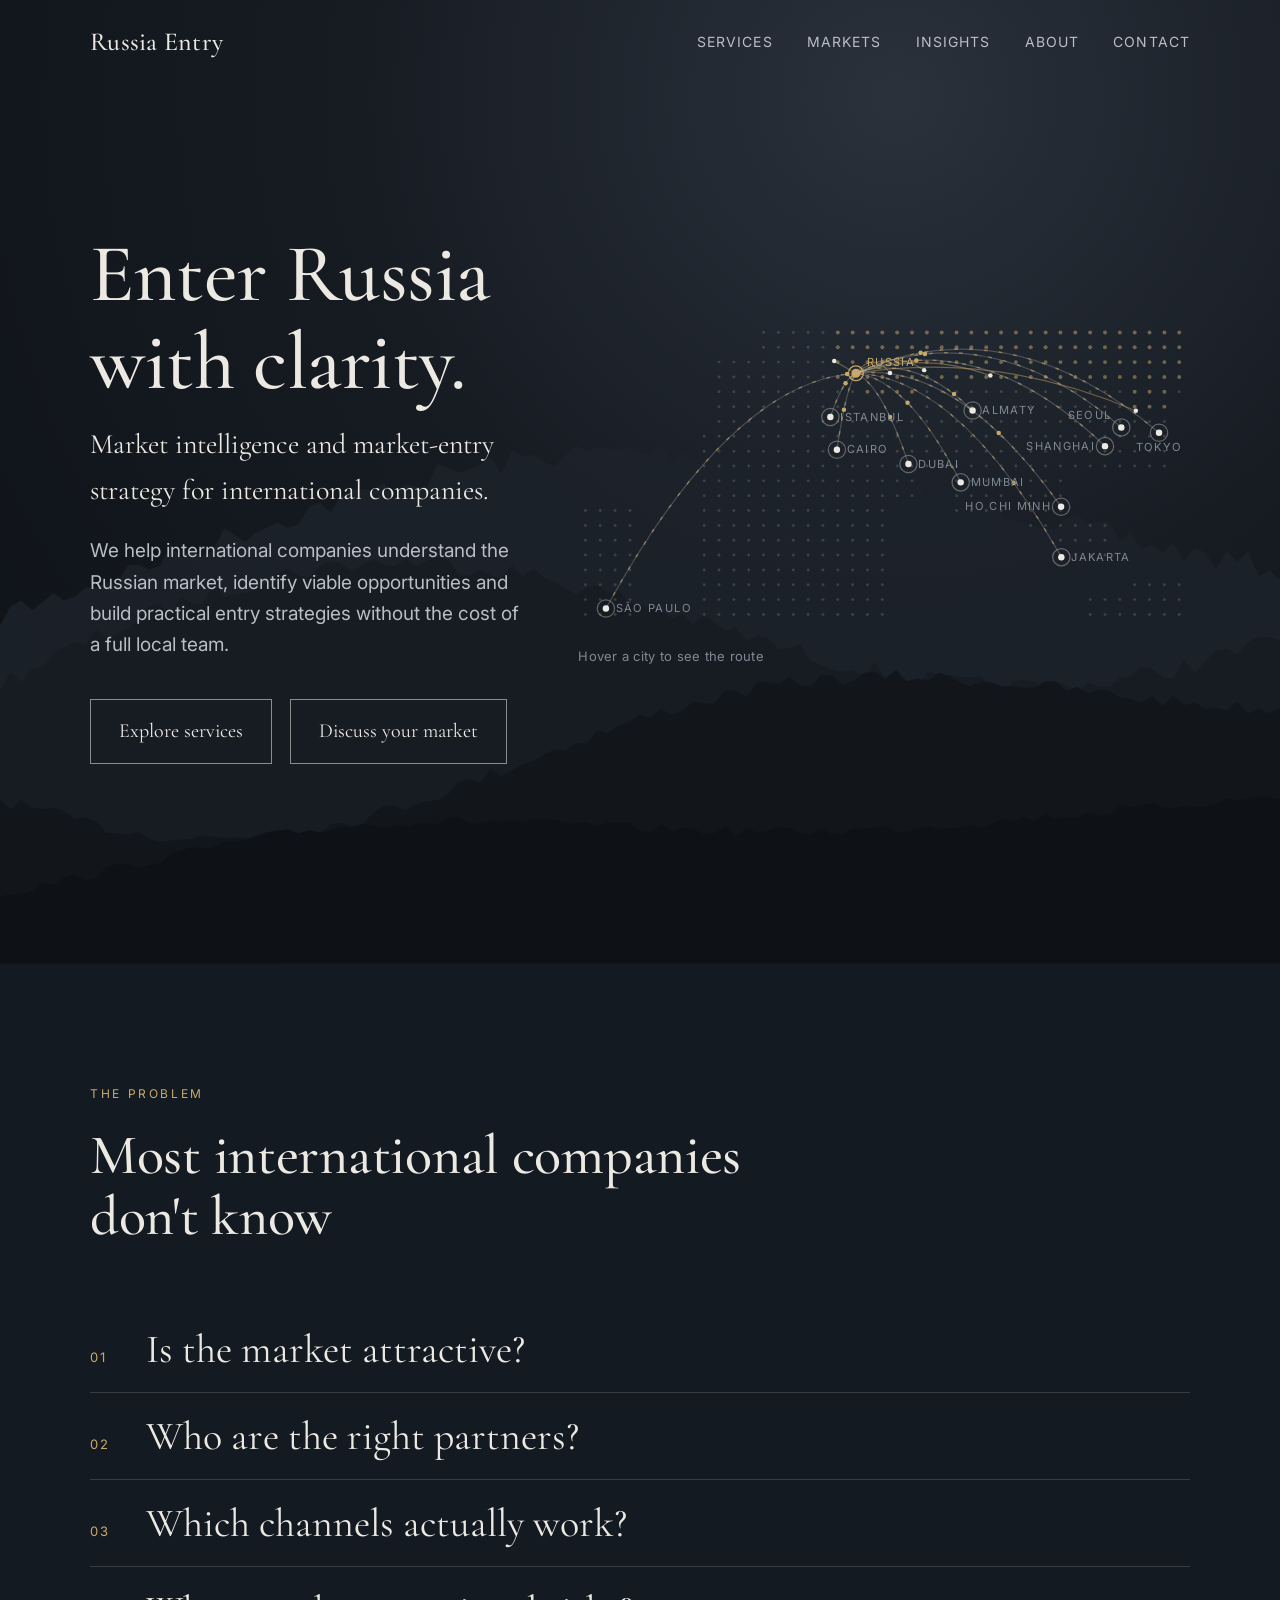
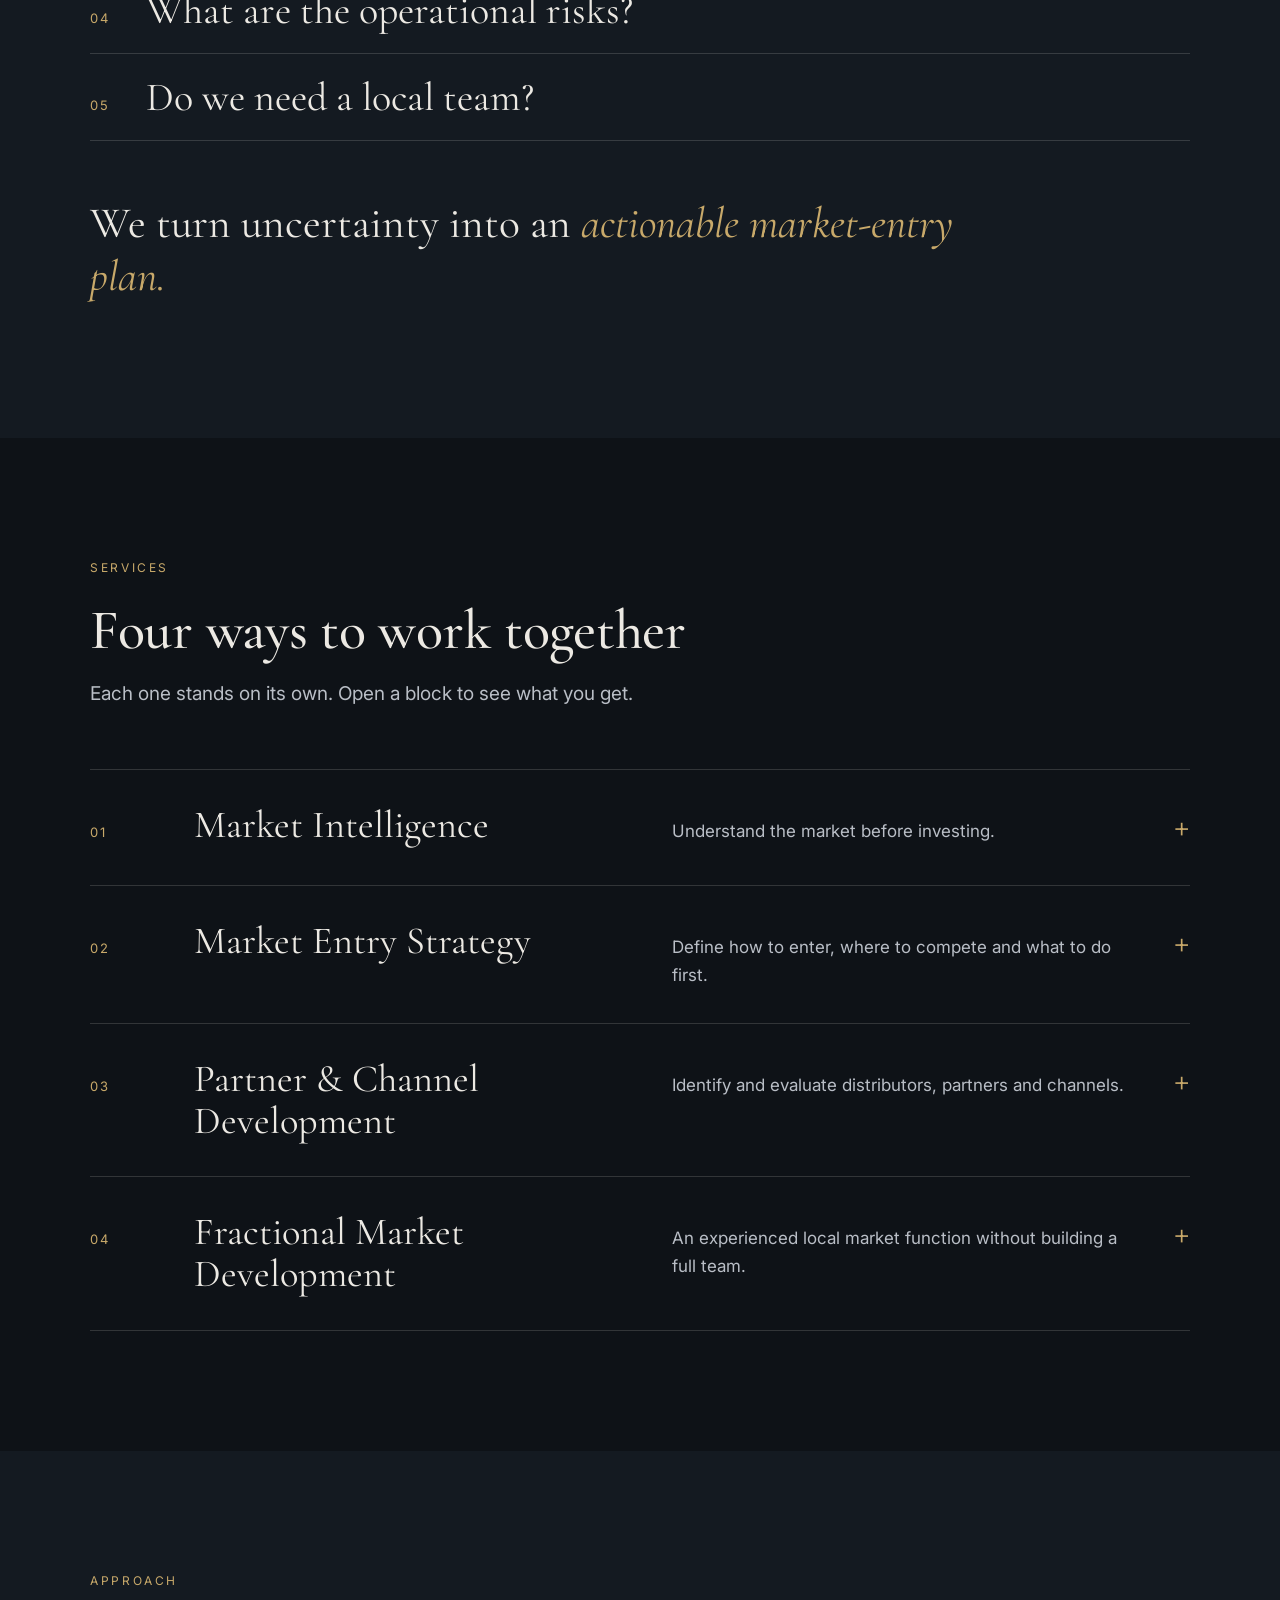
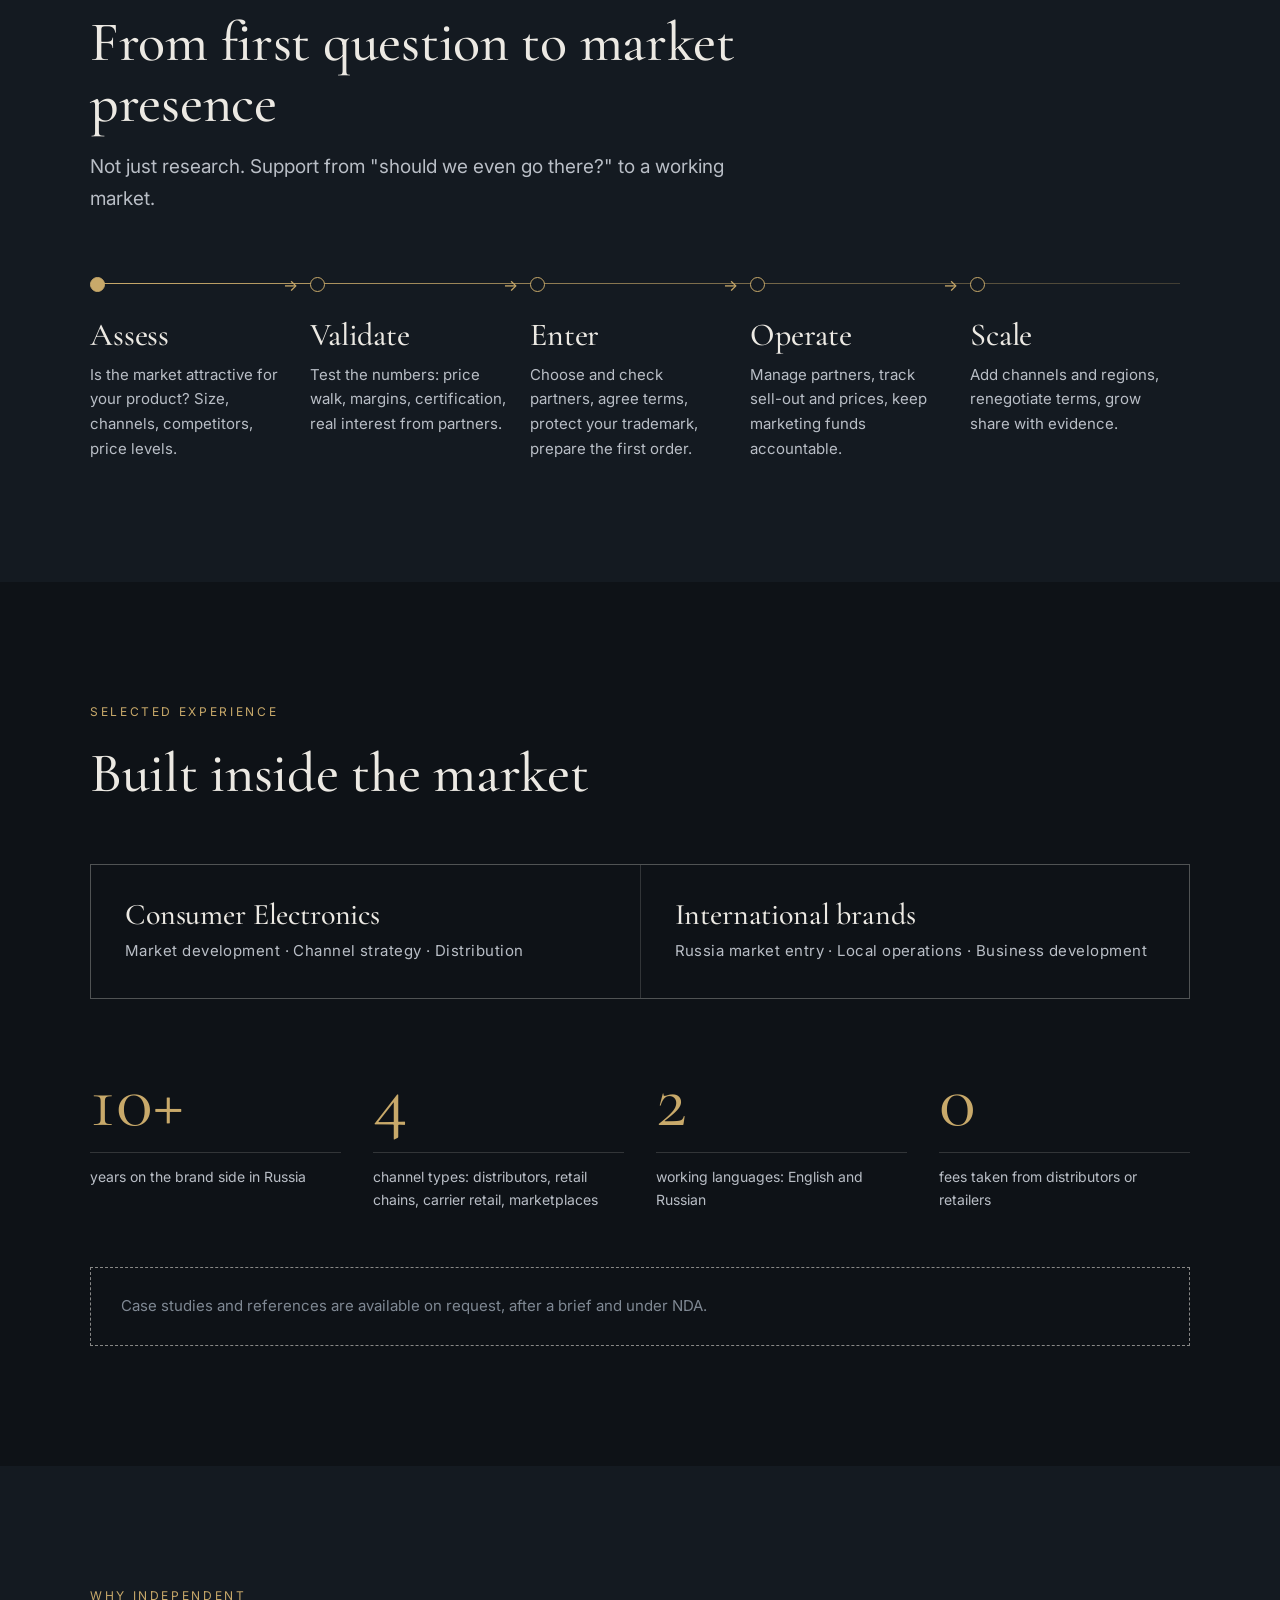
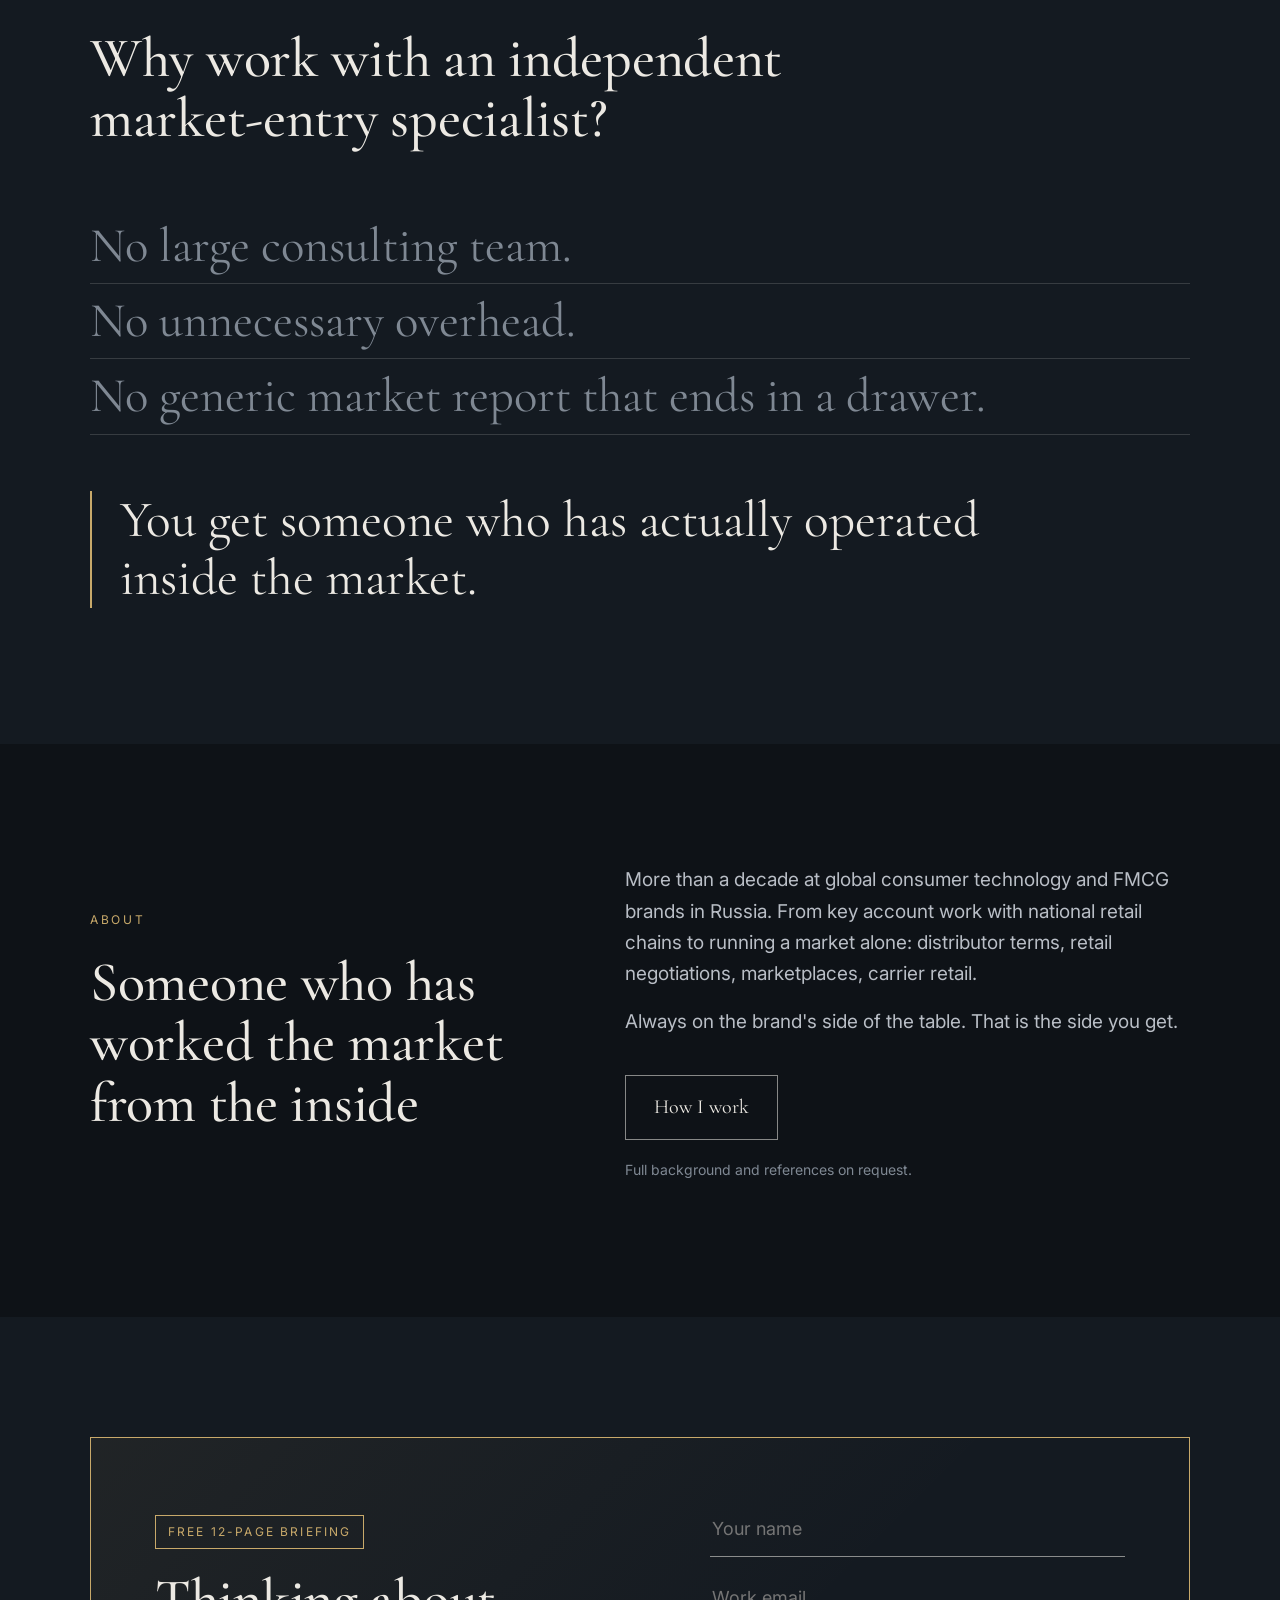
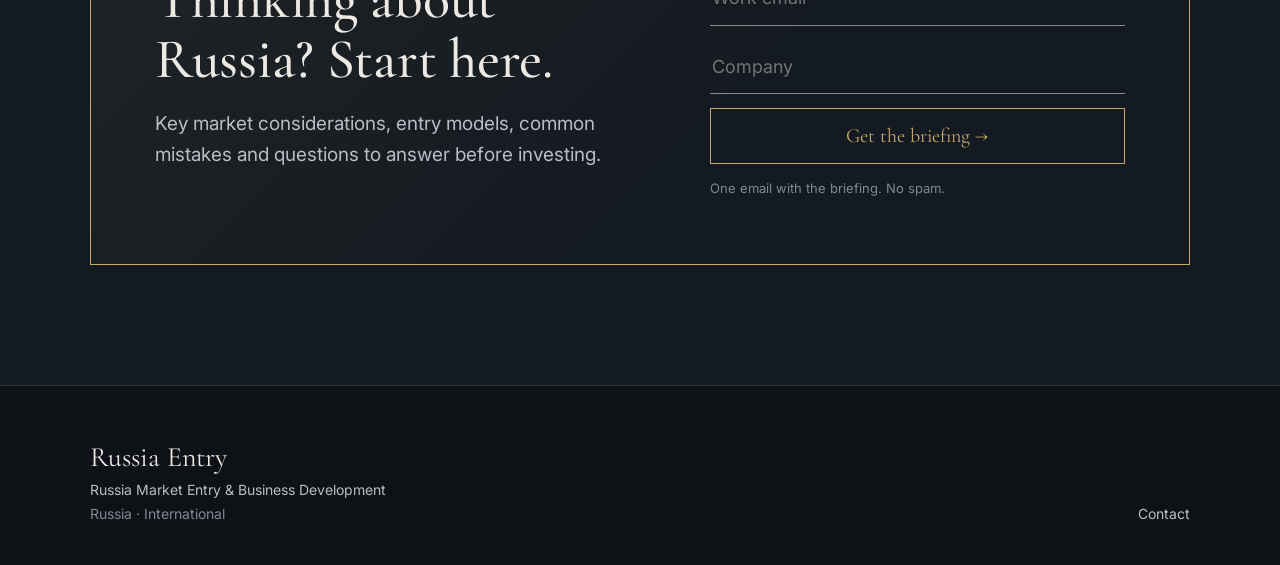
==== index.html @ d299e021 "Remove sanctions and lawful-trade wording Co-Authored-By: Claude Opus 5.5 <noreply@anthropic.com>" ====
<!doctype html>
<html lang="en">
<head>
<meta charset="utf-8">
<meta name="viewport" content="width=device-width, initial-scale=1">
<title>Russia Entry · Market intelligence and market-entry strategy</title>
<meta name="description" content="Market intelligence and market-entry strategy for international companies. Understand the Russian market, find viable opportunities and build a practical entry plan without the cost of a full local team.">
<link rel="preconnect" href="https://fonts.googleapis.com">
<link rel="preconnect" href="https://fonts.gstatic.com" crossorigin>
<link href="https://fonts.googleapis.com/css2?family=Cormorant+Garamond:ital,wght@0,400;0,500;0,600;1,400;1,500&family=Inter:wght@400;500&display=swap" rel="stylesheet">
<link rel="stylesheet" href="assets/style.css">
</head>
<body>

<header class="site-header">
  <div class="wrap">
    <a class="logo" href="index.html">Russia Entry</a>
    <button class="nav-toggle" aria-expanded="false" aria-controls="nav">Menu</button>
    <nav class="nav" id="nav">
      <a href="services.html">Services</a>
      <a href="markets.html">Markets</a>
      <a href="insights.html">Insights</a>
      <a href="about.html">About</a>
      <a href="contact.html">Contact</a>
    </nav>
  </div>
</header>

<main>

<section class="hero">
  <svg class="ridges" aria-hidden="true"></svg>
  <div class="wrap">
    <div>
      <h1>Enter Russia with clarity.</h1>
      <p class="sub">Market intelligence and market-entry strategy for international companies.</p>
      <p class="lead">We help international companies understand the Russian market, identify viable opportunities and build practical entry strategies without the cost of a full local team.</p>
      <div class="btn-row">
        <a class="btn" href="#services">Explore services</a>
        <a class="btn" href="contact.html">Discuss your market</a>
      </div>
    </div>
    <div>
      <svg class="netmap" role="img" aria-label="Trade routes from Istanbul, Seoul, Shanghai, Tokyo, Mumbai, Dubai, Ho Chi Minh City, Jakarta, Cairo, Almaty and São Paulo to Russia"></svg>
      <div class="map-caption">Hover a city to see the route</div>
    </div>
  </div>
</section>

<section class="b2">
  <div class="wrap">
    <div class="head">
      <span class="kicker">The problem</span>
      <h2>Most international companies don't know</h2>
    </div>
    <ol class="questions">
      <li>Is the market attractive?</li>
      <li>Who are the right partners?</li>
      <li>Which channels actually work?</li>
      <li>What are the operational risks?</li>
      <li>Do we need a local team?</li>
    </ol>
    <p class="answer">We turn uncertainty into an <em>actionable market-entry plan.</em></p>
  </div>
</section>

<section id="services">
  <div class="wrap">
    <div class="head">
      <span class="kicker">Services</span>
      <h2>Four ways to work together</h2>
      <p class="lead">Each one stands on its own. Open a block to see what you get.</p>
    </div>
    <div class="products">
      <div class="product">
        <button aria-expanded="false"><span class="num">01</span><span class="name">Market Intelligence</span><span class="tag">Understand the market before investing.</span><span class="plus">+</span></button>
        <div class="body"><div><div class="inner">
          <ul>
            <li>Market size, structure and main channels for your category</li>
            <li>Who sells what, where, and at which shelf prices</li>
            <li>Whether your product is already in Russia through grey imports</li>
            <li>A clear recommendation: go deeper, wait, or skip</li>
          </ul>
          <a class="more" href="services.html#intelligence">Details and pricing →</a>
        </div></div></div>
      </div>
      <div class="product">
        <button aria-expanded="false"><span class="num">02</span><span class="name">Market Entry Strategy</span><span class="tag">Define how to enter, where to compete and what to do first.</span><span class="plus">+</span></button>
        <div class="body"><div><div class="inner">
          <ul>
            <li>The right entry model: distributor, retail chains, marketplaces or a mix</li>
            <li>Price walk from factory price to shelf, with every margin in between</li>
            <li>Certification, labelling and trademark steps for your category</li>
            <li>Key risks and a 90-day action plan</li>
          </ul>
          <a class="more" href="services.html#strategy">Details and pricing →</a>
        </div></div></div>
      </div>
      <div class="product">
        <button aria-expanded="false"><span class="num">03</span><span class="name">Partner &amp; Channel Development</span><span class="tag">Identify and evaluate distributors, partners and channels.</span><span class="plus">+</span></button>
        <div class="body"><div><div class="inner">
          <ul>
            <li>Long list of partners who actually work your category</li>
            <li>Outreach and first conversations in Russian on your behalf</li>
            <li>Background checks: ownership, courts, finances, brands they carry</li>
            <li>Side-by-side comparison of terms, support until first agreement</li>
          </ul>
          <a class="more" href="services.html#partners">Details and pricing →</a>
        </div></div></div>
      </div>
      <div class="product">
        <button aria-expanded="false"><span class="num">04</span><span class="name">Fractional Market Development</span><span class="tag">An experienced local market function without building a full team.</span><span class="plus">+</span></button>
        <div class="body"><div><div class="inner">
          <ul>
            <li>Ongoing partner management and follow-up in Russian</li>
            <li>Monthly sell-in, sell-out and stock reporting for your HQ</li>
            <li>Price monitoring across marketplaces and retail chains</li>
            <li>Support in annual terms negotiations</li>
          </ul>
          <a class="more" href="services.html#fractional">Details and pricing →</a>
        </div></div></div>
      </div>
    </div>
  </div>
</section>

<section class="b2">
  <div class="wrap">
    <div class="head">
      <span class="kicker">Approach</span>
      <h2>From first question to market presence</h2>
      <p class="lead">Not just research. Support from "should we even go there?" to a working market.</p>
    </div>
    <div class="journey">
      <div class="stage"><span class="arrow">→</span><h3>Assess</h3><p>Is the market attractive for your product? Size, channels, competitors, price levels.</p></div>
      <div class="stage"><span class="arrow">→</span><h3>Validate</h3><p>Test the numbers: price walk, margins, certification, real interest from partners.</p></div>
      <div class="stage"><span class="arrow">→</span><h3>Enter</h3><p>Choose and check partners, agree terms, protect your trademark, prepare the first order.</p></div>
      <div class="stage"><span class="arrow">→</span><h3>Operate</h3><p>Manage partners, track sell-out and prices, keep marketing funds accountable.</p></div>
      <div class="stage"><h3>Scale</h3><p>Add channels and regions, renegotiate terms, grow share with evidence.</p></div>
    </div>
  </div>
</section>

<section>
  <div class="wrap">
    <div class="head">
      <span class="kicker">Selected experience</span>
      <h2>Built inside the market</h2>
    </div>
    <div class="areas">
      <div class="area"><h3>Consumer Electronics</h3><p>Market development · Channel strategy · Distribution</p></div>
      <div class="area"><h3>International brands</h3><p>Russia market entry · Local operations · Business development</p></div>
    </div>
    <div class="stats">
      <div class="stat"><div class="big">10+</div><div class="lbl">years on the brand side in Russia</div></div>
      <div class="stat"><div class="big">4</div><div class="lbl">channel types: distributors, retail chains, carrier retail, marketplaces</div></div>
      <div class="stat"><div class="big">2</div><div class="lbl">working languages: English and Russian</div></div>
      <div class="stat"><div class="big">0</div><div class="lbl">fees taken from distributors or retailers</div></div>
    </div>
    <div class="cases-note">Case studies and references are available on request, after a brief and under NDA.</div>
  </div>
</section>

<section class="b2">
  <div class="wrap">
    <div class="head">
      <span class="kicker">Why independent</span>
      <h2>Why work with an independent market-entry specialist?</h2>
    </div>
    <ul class="nos">
      <li>No large consulting team.</li>
      <li>No unnecessary overhead.</li>
      <li>No generic market report that ends in a drawer.</li>
    </ul>
    <p class="yes">You get someone who has actually operated inside the market.</p>
  </div>
</section>

<section>
  <div class="wrap about">
    <div>
      <span class="kicker">About</span>
      <h2>Someone who has worked the market from the inside</h2>
    </div>
    <div>
      <p class="lead">More than a decade at global consumer technology and FMCG brands in Russia. From key account work with national retail chains to running a market alone: distributor terms, retail negotiations, marketplaces, carrier retail.</p>
      <p class="lead">Always on the brand's side of the table. That is the side you get.</p>
      <div class="btn-row"><a class="btn" href="about.html">How I work</a></div>
      <p class="muted" style="margin-top:18px;font-size:14px">Full background and references on request.</p>
    </div>
  </div>
</section>

<section class="b2">
  <div class="wrap">
    <div class="briefing">
      <div>
        <span class="pill">Free 12-page briefing</span>
        <h2>Thinking about Russia? Start here.</h2>
        <p class="lead">Key market considerations, entry models, common mistakes and questions to answer before investing.</p>
      </div>
      <div>
        <form class="inline-form" data-endpoint="https://formspree.io/f/YOUR_FORM_ID" data-done="#briefing-done">
          <input type="text" name="name" placeholder="Your name" aria-label="Your name">
          <input type="email" name="email" placeholder="Work email" aria-label="Work email" required>
          <input type="text" name="company" placeholder="Company" aria-label="Company">
          <button class="btn btn-gold" type="submit">Get the briefing →</button>
          <small>One email with the briefing. No spam.</small>
        </form>
        <div class="form-done" id="briefing-done"><h3>Thank you.</h3><p class="lead">The briefing is on its way to your inbox.</p></div>
      </div>
    </div>
  </div>
</section>

</main>

<footer class="site-footer">
  <div class="wrap">
    <div>
      <div class="fname">Russia Entry</div>
      <div class="frole">Russia Market Entry &amp; Business Development</div>
      <div>Russia · International</div>
    </div>
    <div><a href="contact.html">Contact</a></div>
  </div>
</footer>

<script src="assets/site.js"></script>
</body>
</html>
---- assets/style.css ----
:root {
  --bg: #0e1217;
  --bg-2: #141a21;
  --bg-3: #1b222b;
  --ink: #ece9e3;
  --ink-soft: #b9bec6;
  --muted: #7f8893;
  --line: rgba(236, 233, 227, 0.16);
  --line-strong: rgba(236, 233, 227, 0.55);
  --gold: #c8a96a;
  --gold-soft: rgba(200, 169, 106, 0.14);
  --paper: #efebe4;
  --paper-ink: #1b1f25;
  --max: 1180px;
  --serif: "Cormorant Garamond", Georgia, "Times New Roman", serif;
  --sans: "Inter", system-ui, -apple-system, "Segoe UI", Roboto, sans-serif;
}

* { box-sizing: border-box; }
html { scroll-behavior: smooth; }
body {
  margin: 0; background: var(--bg); color: var(--ink);
  font-family: var(--sans); font-size: 17px; line-height: 1.65;
  -webkit-font-smoothing: antialiased;
}
a { color: inherit; }
img { max-width: 100%; display: block; }
.wrap { max-width: var(--max); margin: 0 auto; padding: 0 40px; }
@media (max-width: 700px) { .wrap { padding: 0 16px; } }

h1, h2, h3 { font-family: var(--serif); font-weight: 500; line-height: 1.08; letter-spacing: -0.005em; margin: 0 0 18px; }
h1 { font-size: clamp(46px, 6.4vw, 84px); }
h2 { font-size: clamp(36px, 4.4vw, 56px); }
h3 { font-size: 28px; }
p { margin: 0 0 16px; }
.lead { font-size: 19px; color: var(--ink-soft); max-width: 640px; }
.kicker { display: block; font-size: 12px; letter-spacing: .22em; text-transform: uppercase; color: var(--gold); margin-bottom: 22px; }
.muted { color: var(--muted); }
.ph { color: var(--gold); font-style: italic; }

/* ---------- header ---------- */
.site-header { position: absolute; top: 0; left: 0; right: 0; z-index: 20; }
.site-header.solid { position: sticky; background: rgba(14, 18, 23, .92); backdrop-filter: blur(8px); border-bottom: 1px solid var(--line); }
.site-header .wrap { display: flex; align-items: center; justify-content: space-between; height: 84px; }
.logo { font-family: var(--serif); font-size: 26px; font-weight: 500; text-decoration: none; letter-spacing: .01em; white-space: nowrap; }
.nav { display: flex; gap: 34px; align-items: center; }
.nav a { text-decoration: none; font-size: 14px; letter-spacing: .08em; text-transform: uppercase; color: var(--ink-soft); }
.nav a:hover, .nav a[aria-current="page"] { color: var(--ink); }
.nav a[aria-current="page"] { box-shadow: inset 0 -1px 0 var(--gold); }
.nav-toggle { display: none; background: none; border: 1px solid var(--line-strong); color: var(--ink); padding: 8px 14px; font: inherit; font-size: 14px; cursor: pointer; }
@media (max-width: 900px) {
  .nav-toggle { display: block; }
  .nav { display: none; position: absolute; top: 84px; left: 0; right: 0; flex-direction: column; align-items: stretch; gap: 0; background: var(--bg-2); padding: 8px 16px 16px; border-bottom: 1px solid var(--line); }
  .nav.open { display: flex; }
  .nav a { padding: 14px 0; border-bottom: 1px solid var(--line); }
}

/* ---------- buttons ---------- */
.btn {
  display: inline-flex; align-items: center; gap: 10px; padding: 15px 28px;
  border: 1px solid var(--line-strong); color: var(--ink); background: transparent;
  font-family: var(--serif); font-size: 20px; text-decoration: none; cursor: pointer;
  transition: background .2s, color .2s, border-color .2s;
}
.btn:hover { background: var(--ink); color: var(--bg); border-color: var(--ink); }
.btn-gold { border-color: var(--gold); color: var(--gold); }
.btn-gold:hover { background: var(--gold); color: var(--bg); border-color: var(--gold); }
.btn-row { display: flex; flex-wrap: wrap; gap: 18px; margin-top: 38px; }

/* ---------- hero ---------- */
.hero { position: relative; min-height: 100vh; display: flex; align-items: center; overflow: hidden;
  background: radial-gradient(ellipse at 70% 10%, #2a313b 0%, #161b22 45%, var(--bg) 100%); }
.hero .ridges { position: absolute; left: 0; right: 0; bottom: 0; width: 100%; height: 62%; pointer-events: none; }
.hero .wrap { position: relative; z-index: 2; display: grid; grid-template-columns: 0.9fr 1.25fr; gap: 48px; align-items: center; padding-top: 110px; padding-bottom: 80px; width: 100%; }
.hero h1 { margin-bottom: 14px; }
.hero .sub { font-family: var(--serif); font-size: clamp(22px, 2.2vw, 28px); color: var(--ink); margin-bottom: 22px; }
@media (max-width: 980px) { .hero .wrap { grid-template-columns: 1fr; } }

/* network map */
.netmap { width: 100%; height: auto; overflow: visible; }
.netmap .grid-dot { fill: rgba(236, 233, 227, .16); }
.netmap .ru-dot { fill: rgba(200, 169, 106, .5); }
.netmap .arc { fill: none; stroke: rgba(236, 233, 227, .22); stroke-width: 1; transition: stroke .25s, stroke-width .25s; }
.netmap .arc.flow { stroke: var(--gold); stroke-width: 1.2; stroke-dasharray: 3 9; animation: flow 2.6s linear infinite; opacity: .55; }
.netmap .arc.hot { stroke: var(--gold); stroke-width: 1.6; opacity: 1; }
.netmap .ru-link { stroke: rgba(200, 169, 106, .45); stroke-width: 1; fill: none; }
.netmap .node { cursor: pointer; }
.netmap .node circle.core { fill: var(--ink); }
.netmap .node circle.halo { fill: none; stroke: rgba(236, 233, 227, .35); }
.netmap .node.hub circle.core { fill: var(--gold); }
.netmap .node.hub circle.halo { stroke: var(--gold); animation: pulse 3s ease-out infinite; transform-box: fill-box; transform-origin: center; }
.netmap .node text { font-family: var(--sans); font-size: 9px; letter-spacing: .12em; text-transform: uppercase; fill: var(--muted); transition: fill .2s; }
.netmap .node:hover text, .netmap .node.hot text { fill: var(--ink); }
.netmap .node:hover circle.core, .netmap .node.hot circle.core { fill: var(--gold); }
.netmap .pkt { fill: var(--gold); }
.map-caption { font-size: 13px; color: var(--muted); margin-top: 10px; min-height: 22px; letter-spacing: .02em; }
.map-caption b { color: var(--ink); font-weight: 500; }
@keyframes flow { to { stroke-dashoffset: -24; } }
@keyframes pulse { 0% { transform: scale(1); opacity: .9; } 100% { transform: scale(2.6); opacity: 0; } }
@media (prefers-reduced-motion: reduce) { .netmap .arc.flow, .netmap .node.hub circle.halo { animation: none; } }

/* ---------- sections ---------- */
section { padding: 120px 0; position: relative; }
section.b2 { background: var(--bg-2); }
section.paper { background: var(--paper); color: var(--paper-ink); }
section.paper .lead, section.paper p { color: #474d57; }
section.paper .kicker { color: #8b6d33; }
.rule { border: 0; border-top: 1px solid var(--line); margin: 0; }
@media (max-width: 700px) { section { padding: 80px 0; } }
.head { max-width: 760px; margin-bottom: 60px; }

/* ---------- problem ---------- */
.questions { list-style: none; margin: 0; padding: 0; counter-reset: q; }
.questions li { counter-increment: q; font-family: var(--serif); font-size: clamp(26px, 3.2vw, 40px); line-height: 1.25; padding: 18px 0; border-bottom: 1px solid var(--line); display: flex; gap: 28px; align-items: baseline; }
.questions li::before { content: "0" counter(q); font-family: var(--sans); font-size: 13px; letter-spacing: .15em; color: var(--gold); min-width: 28px; }
.answer { margin-top: 56px; font-family: var(--serif); font-size: clamp(28px, 3.4vw, 44px); line-height: 1.2; max-width: 900px; }
.answer em { color: var(--gold); font-style: italic; }

/* ---------- products ---------- */
.products { border-top: 1px solid var(--line); }
.product { border-bottom: 1px solid var(--line); }
.product button {
  width: 100%; background: none; border: 0; color: inherit; text-align: left; cursor: pointer;
  display: grid; grid-template-columns: 80px 1fr 1fr 40px; gap: 24px; align-items: baseline; padding: 34px 0; font: inherit;
}
.product .num { font-size: 13px; letter-spacing: .15em; color: var(--gold); }
.product .name { font-family: var(--serif); font-size: clamp(28px, 3vw, 40px); line-height: 1.1; }
.product .tag { color: var(--ink-soft); font-size: 17px; }
.product .plus { justify-self: end; font-size: 28px; font-weight: 300; color: var(--gold); transition: transform .3s; }
.product.open .plus { transform: rotate(45deg); }
.product .body { display: grid; grid-template-rows: 0fr; transition: grid-template-rows .35s ease; }
.product.open .body { grid-template-rows: 1fr; }
.product .body > div { overflow: hidden; }
.product .inner { display: grid; grid-template-columns: 80px 1fr 1fr 40px; gap: 24px; padding-bottom: 36px; }
.product .inner ul { grid-column: 3; margin: 0; padding: 0; list-style: none; }
.product .inner li { padding: 7px 0 7px 22px; position: relative; color: var(--ink-soft); font-size: 16px; }
.product .inner li::before { content: ""; position: absolute; left: 0; top: 17px; width: 10px; height: 1px; background: var(--gold); }
.product .inner .more { grid-column: 3; margin-top: 12px; font-size: 14px; letter-spacing: .08em; text-transform: uppercase; color: var(--gold); text-decoration: none; }
.product button:hover .name { color: var(--gold); }
@media (max-width: 800px) {
  .product button { grid-template-columns: 44px 1fr 30px; }
  .product .tag { grid-column: 2; grid-row: 2; }
  .product .plus { grid-column: 3; grid-row: 1; }
  .product .inner { grid-template-columns: 44px 1fr; }
  .product .inner ul, .product .inner .more { grid-column: 2; }
}

/* ---------- journey ---------- */
.journey { display: grid; grid-template-columns: repeat(5, 1fr); gap: 0; position: relative; margin-top: 20px; }
.journey::before { content: ""; position: absolute; top: 9px; left: 10px; right: 10px; height: 1px; background: linear-gradient(90deg, var(--gold), rgba(200,169,106,.25)); }
.stage { position: relative; padding: 44px 22px 0 0; }
.stage::before { content: ""; position: absolute; top: 3px; left: 0; width: 13px; height: 13px; border-radius: 50%; background: var(--bg-2); border: 1px solid var(--gold); }
.stage:first-child::before { background: var(--gold); }
.stage .arrow { position: absolute; top: -2px; right: 12px; color: var(--gold); font-size: 16px; }
.stage h3 { font-size: 32px; margin-bottom: 10px; }
.stage p { font-size: 15px; color: var(--ink-soft); margin: 0; }
@media (max-width: 900px) {
  .journey { grid-template-columns: 1fr; }
  .journey::before { top: 10px; bottom: 10px; left: 6px; right: auto; width: 1px; height: auto; background: linear-gradient(180deg, var(--gold), rgba(200,169,106,.25)); }
  .stage { padding: 0 0 36px 40px; }
  .stage .arrow { display: none; }
}

/* ---------- experience ---------- */
.areas { display: grid; grid-template-columns: 1fr 1fr; gap: 1px; background: var(--line); border: 1px solid var(--line); margin-bottom: 64px; }
.area { background: var(--bg); padding: 34px; }
.area h3 { font-size: 30px; margin-bottom: 8px; }
.area p { color: var(--ink-soft); margin: 0; font-size: 15px; letter-spacing: .03em; }
.stats { display: grid; grid-template-columns: repeat(4, 1fr); gap: 32px; }
.stat .big { font-family: var(--serif); font-size: clamp(54px, 6vw, 84px); line-height: 1; color: var(--gold); }
.stat .lbl { font-size: 14px; color: var(--ink-soft); margin-top: 12px; border-top: 1px solid var(--line); padding-top: 12px; }
.cases-note { margin-top: 56px; padding: 26px 30px; border: 1px dashed var(--line-strong); color: var(--muted); font-size: 15px; }
@media (max-width: 800px) { .areas { grid-template-columns: 1fr; } .stats { grid-template-columns: 1fr 1fr; } }

/* ---------- independent ---------- */
.nos { list-style: none; margin: 0 0 56px; padding: 0; }
.nos li { font-family: var(--serif); font-size: clamp(30px, 3.8vw, 50px); line-height: 1.2; color: var(--muted); padding: 8px 0; border-bottom: 1px solid var(--line); }
.yes { font-family: var(--serif); font-size: clamp(32px, 4vw, 54px); line-height: 1.15; max-width: 900px; color: var(--ink); border-left: 2px solid var(--gold); padding-left: 28px; }

/* ---------- about ---------- */
.about { display: grid; grid-template-columns: 0.9fr 1.1fr; gap: 72px; align-items: center; }
.portrait { aspect-ratio: 4 / 5; background: linear-gradient(160deg, #262d37, #151a20); border: 1px solid var(--line); display: grid; place-items: center; text-align: center; color: var(--muted); font-size: 14px; letter-spacing: .06em; padding: 30px; }
.portrait span { display: block; font-family: var(--serif); font-size: 26px; color: var(--ink-soft); letter-spacing: 0; margin-bottom: 10px; }
@media (max-width: 900px) { .about { grid-template-columns: 1fr; gap: 36px; } }

/* ---------- briefing ---------- */
.briefing { border: 1px solid var(--gold); padding: 64px; display: grid; grid-template-columns: 1.2fr 1fr; gap: 56px; align-items: center; background: linear-gradient(135deg, rgba(200,169,106,.07), transparent 60%); }
.briefing .pill { display: inline-block; font-size: 12px; letter-spacing: .18em; text-transform: uppercase; border: 1px solid var(--gold); color: var(--gold); padding: 6px 12px; margin-bottom: 20px; }
.inline-form { display: flex; flex-direction: column; gap: 14px; }
.inline-form input { background: transparent; border: 0; border-bottom: 1px solid var(--line-strong); color: var(--ink); font: inherit; font-size: 18px; padding: 12px 2px; }
.inline-form input:focus { outline: none; border-bottom-color: var(--gold); }
.inline-form .btn { justify-content: center; }
.inline-form small { color: var(--muted); font-size: 13px; }
@media (max-width: 900px) { .briefing { grid-template-columns: 1fr; padding: 36px 24px; gap: 28px; } }

/* ---------- inner pages ---------- */
.page-hero { padding: 90px 0 70px; border-bottom: 1px solid var(--line); background: radial-gradient(ellipse at 80% 0%, #232a33 0%, var(--bg) 70%); }
.page-hero h1 { font-size: clamp(42px, 5.4vw, 72px); max-width: 900px; }
.svc { display: grid; grid-template-columns: 340px 1fr; gap: 64px; padding: 72px 0; border-bottom: 1px solid var(--line); scroll-margin-top: 100px; }
.svc .num { font-size: 13px; letter-spacing: .15em; color: var(--gold); }
.svc h2 { font-size: clamp(34px, 3.6vw, 46px); margin-top: 10px; }
.svc .price { font-family: var(--serif); font-size: 30px; color: var(--gold); margin: 18px 0 2px; }
.svc .time { color: var(--muted); font-size: 14px; margin-bottom: 26px; }
.svc .for { font-family: var(--serif); font-size: 26px; line-height: 1.3; margin-bottom: 20px; }
.svc h4 { font-size: 12px; letter-spacing: .2em; text-transform: uppercase; color: var(--muted); margin: 30px 0 10px; font-weight: 500; }
.list { list-style: none; margin: 0; padding: 0; }
.list li { padding: 11px 0 11px 26px; position: relative; border-bottom: 1px solid var(--line); color: var(--ink-soft); }
.list li::before { content: ""; position: absolute; left: 0; top: 23px; width: 12px; height: 1px; background: var(--gold); }
@media (max-width: 900px) { .svc { grid-template-columns: 1fr; gap: 10px; padding: 52px 0; } }

.cards { display: grid; grid-template-columns: repeat(2, 1fr); gap: 1px; background: var(--line); border: 1px solid var(--line); }
.cards.c3 { grid-template-columns: repeat(3, 1fr); }
.cards > * { background: var(--bg); padding: 36px; scroll-margin-top: 100px; }
.cards h3 { font-size: 30px; }
.cards p { color: var(--ink-soft); font-size: 16px; }
.cards ul { color: var(--ink-soft); font-size: 15px; padding-left: 18px; margin: 12px 0 0; }
.cards .tag { font-size: 12px; letter-spacing: .2em; text-transform: uppercase; color: var(--gold); display: block; margin-bottom: 14px; }
.cards .soon { font-size: 13px; letter-spacing: .12em; text-transform: uppercase; color: var(--muted); }
@media (max-width: 900px) { .cards, .cards.c3 { grid-template-columns: 1fr; } }

.chips { display: flex; flex-wrap: wrap; gap: 10px; margin: 30px 0 0; padding: 0; list-style: none; }
.chips a { display: inline-block; padding: 8px 16px; border: 1px solid var(--line); text-decoration: none; font-size: 14px; color: var(--ink-soft); }
.chips a:hover { border-color: var(--gold); color: var(--gold); }

details { border-bottom: 1px solid var(--line); padding: 22px 0; }
details summary { cursor: pointer; font-family: var(--serif); font-size: 24px; list-style: none; position: relative; padding-right: 36px; }
details summary::-webkit-details-marker { display: none; }
details summary::after { content: "+"; position: absolute; right: 0; top: -2px; font-size: 28px; color: var(--gold); font-weight: 300; }
details[open] summary::after { content: "−"; }
details p { margin: 12px 0 0; color: var(--ink-soft); }

/* ---------- form ---------- */
.form { display: grid; gap: 30px; }
.field label, .field legend { display: block; font-size: 12px; letter-spacing: .18em; text-transform: uppercase; color: var(--muted); margin-bottom: 10px; padding: 0; }
.field input[type="text"], .field input[type="email"], .field input[type="url"], .field textarea {
  width: 100%; background: transparent; border: 0; border-bottom: 1px solid var(--line-strong); color: var(--ink);
  font: inherit; font-size: 18px; padding: 10px 2px;
}
.field input:focus, .field textarea:focus { outline: none; border-bottom-color: var(--gold); }
.field textarea { min-height: 110px; resize: vertical; }
fieldset.field { border: 0; margin: 0; padding: 0; min-width: 0; }
.options { display: flex; flex-wrap: wrap; gap: 10px; }
.options label { margin: 0; text-transform: none; letter-spacing: 0; font-size: 15px; }
.options input { position: absolute; opacity: 0; pointer-events: none; }
.options span { display: inline-block; padding: 9px 16px; border: 1px solid var(--line); color: var(--ink-soft); cursor: pointer; user-select: none; }
.options input:checked + span { border-color: var(--gold); color: var(--bg); background: var(--gold); }
.options input:focus-visible + span { outline: 1px solid var(--gold); outline-offset: 3px; }
.row2 { display: grid; grid-template-columns: 1fr 1fr; gap: 30px; }
@media (max-width: 700px) { .row2 { grid-template-columns: 1fr; } }
.form-done { display: none; }
.form-done.show { display: block; }

/* ---------- footer ---------- */
.site-footer { border-top: 1px solid var(--line); padding: 56px 0 40px; font-size: 14px; color: var(--muted); }
.site-footer .wrap { display: flex; flex-wrap: wrap; justify-content: space-between; gap: 28px; align-items: flex-end; }
.site-footer .fname { font-family: var(--serif); font-size: 28px; color: var(--ink); line-height: 1.1; }
.site-footer .frole { color: var(--ink-soft); margin-top: 6px; }
.site-footer a { color: var(--ink-soft); text-decoration: none; }
.site-footer a:hover { color: var(--gold); }
.site-footer .legal { flex-basis: 100%; border-top: 1px solid var(--line); padding-top: 20px; font-size: 12px; }
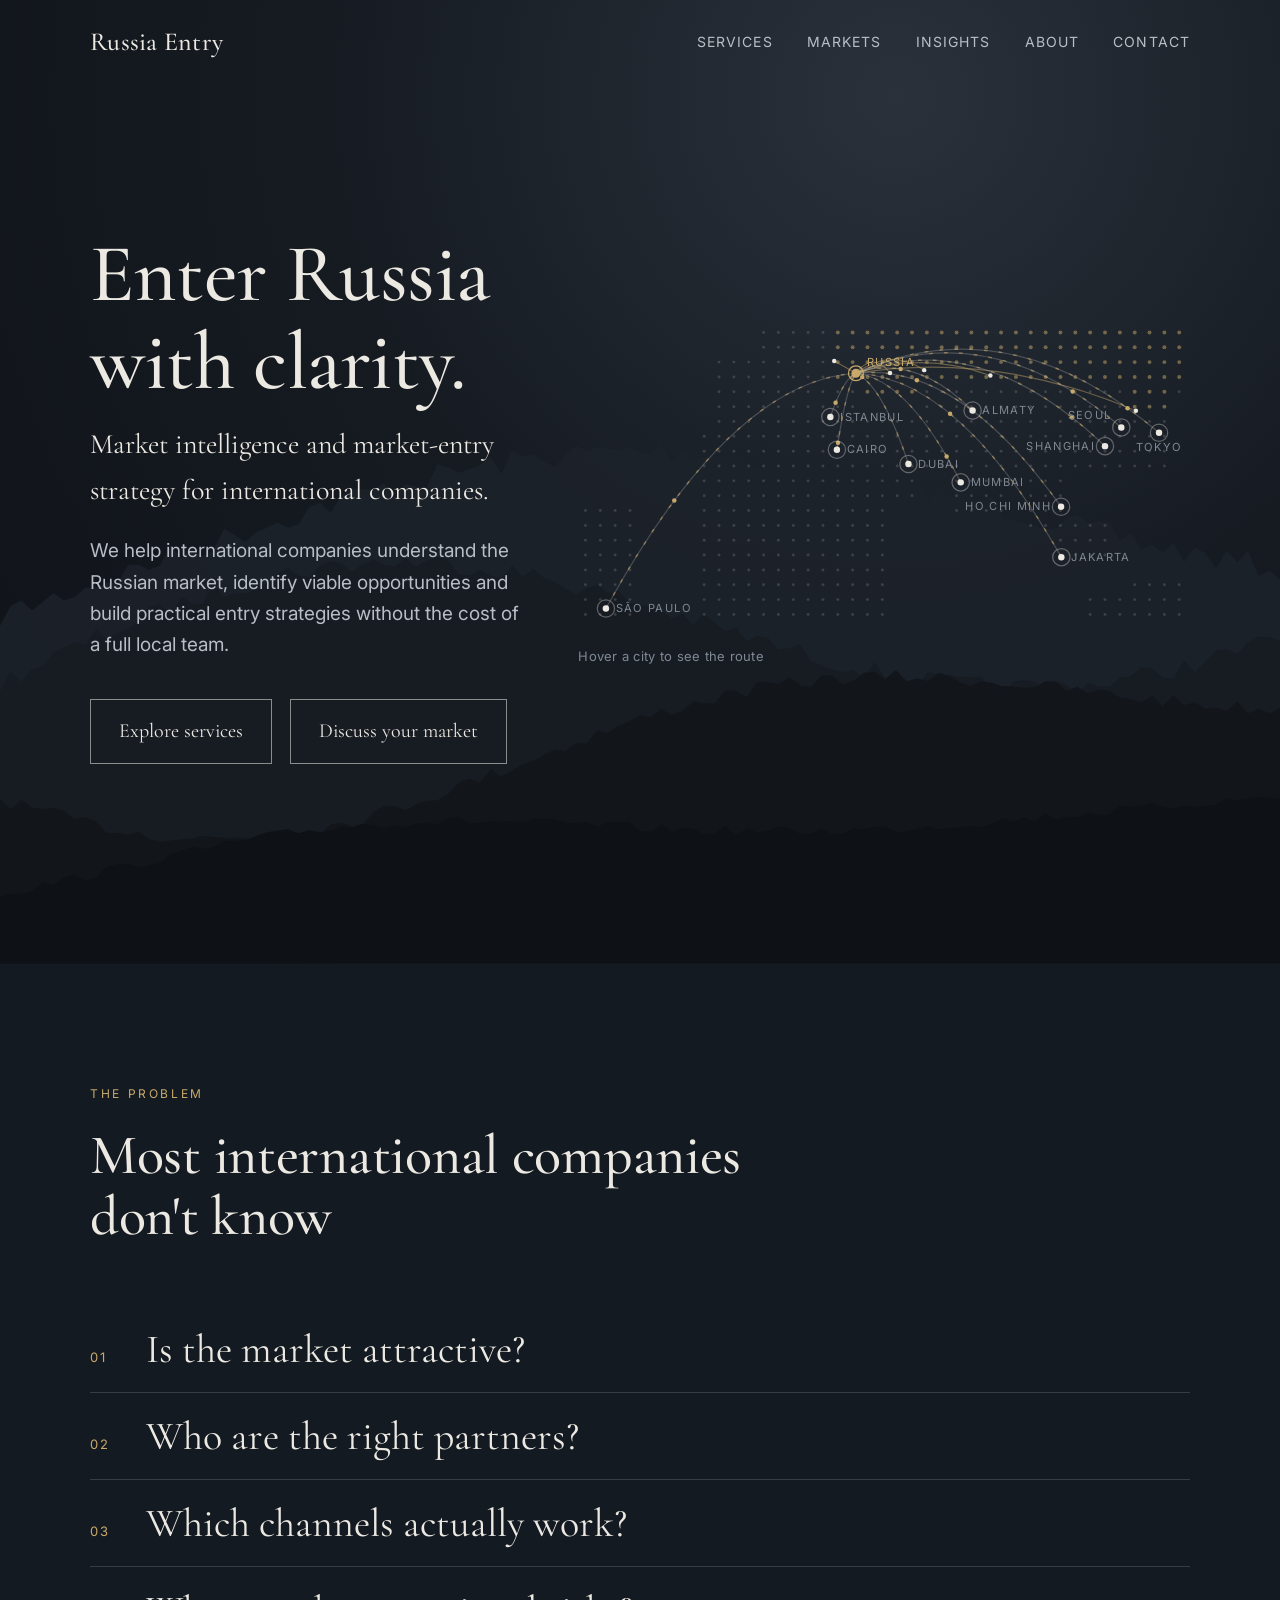
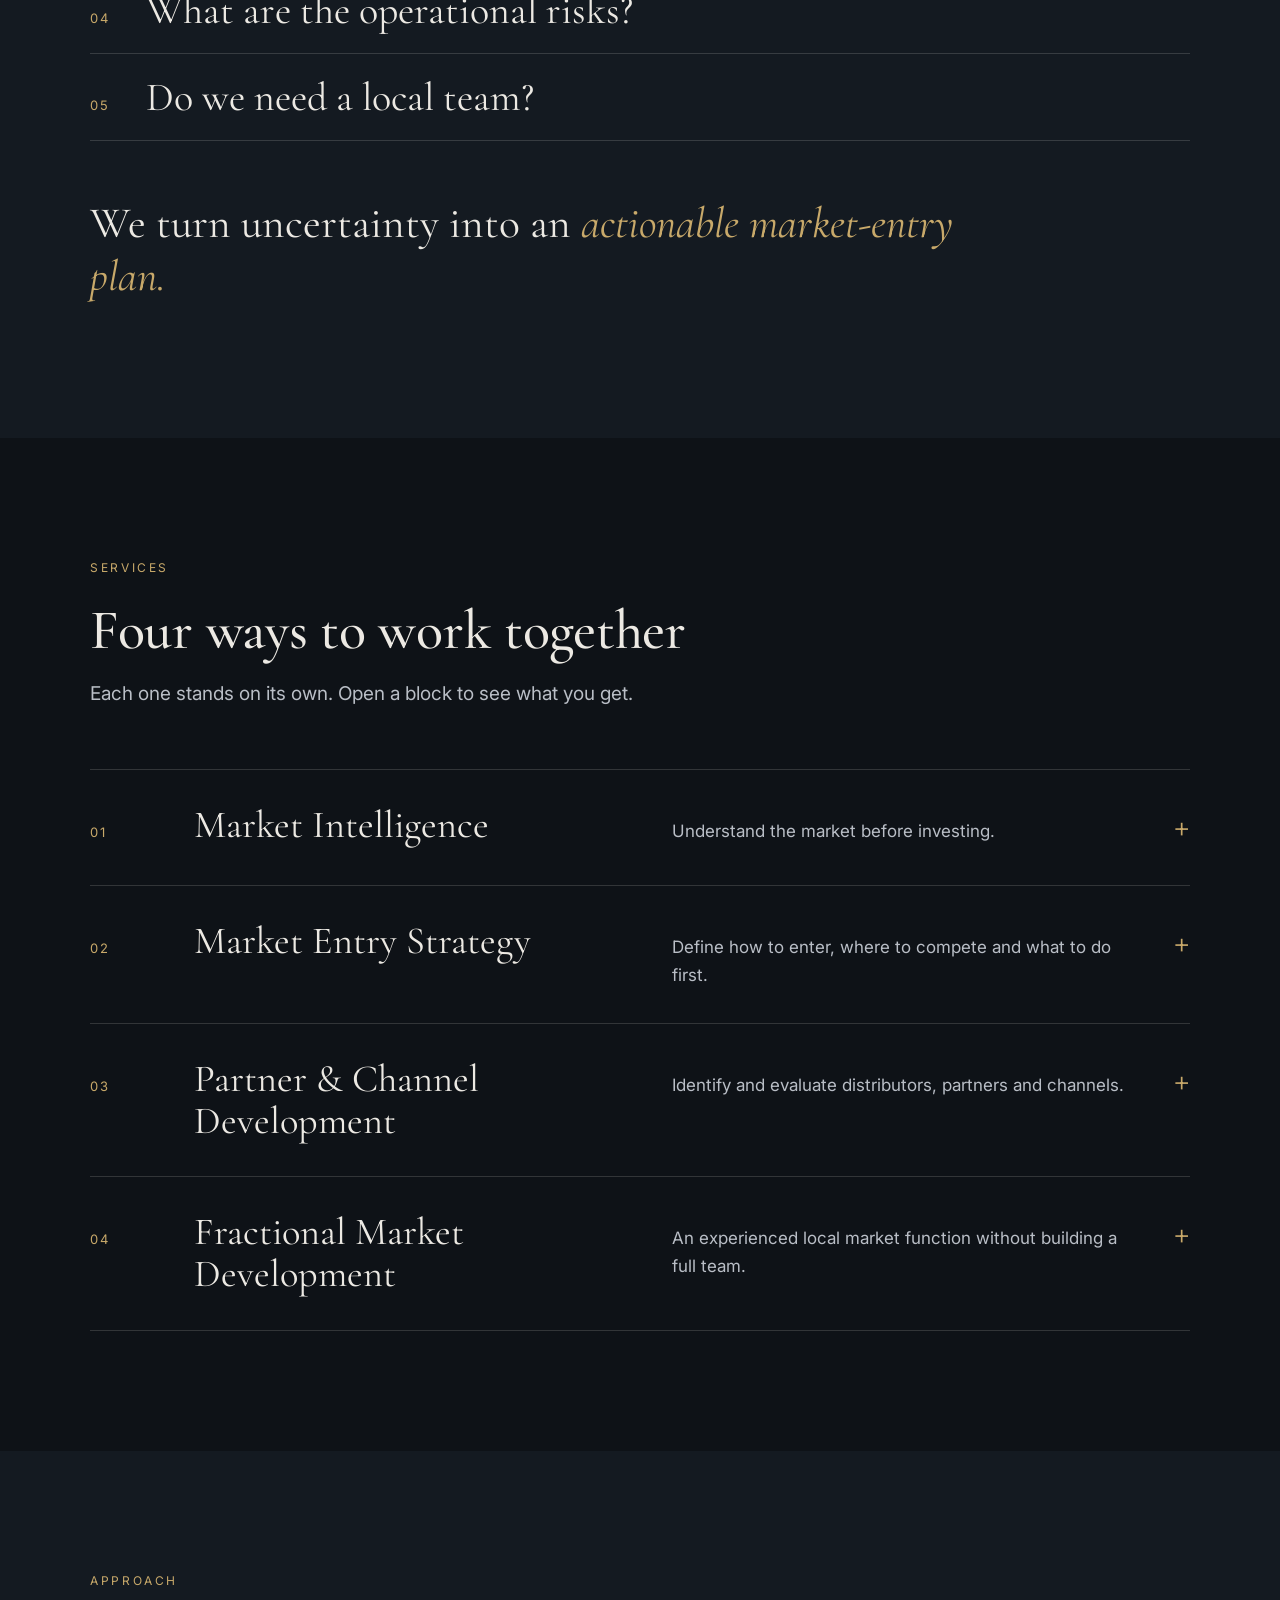
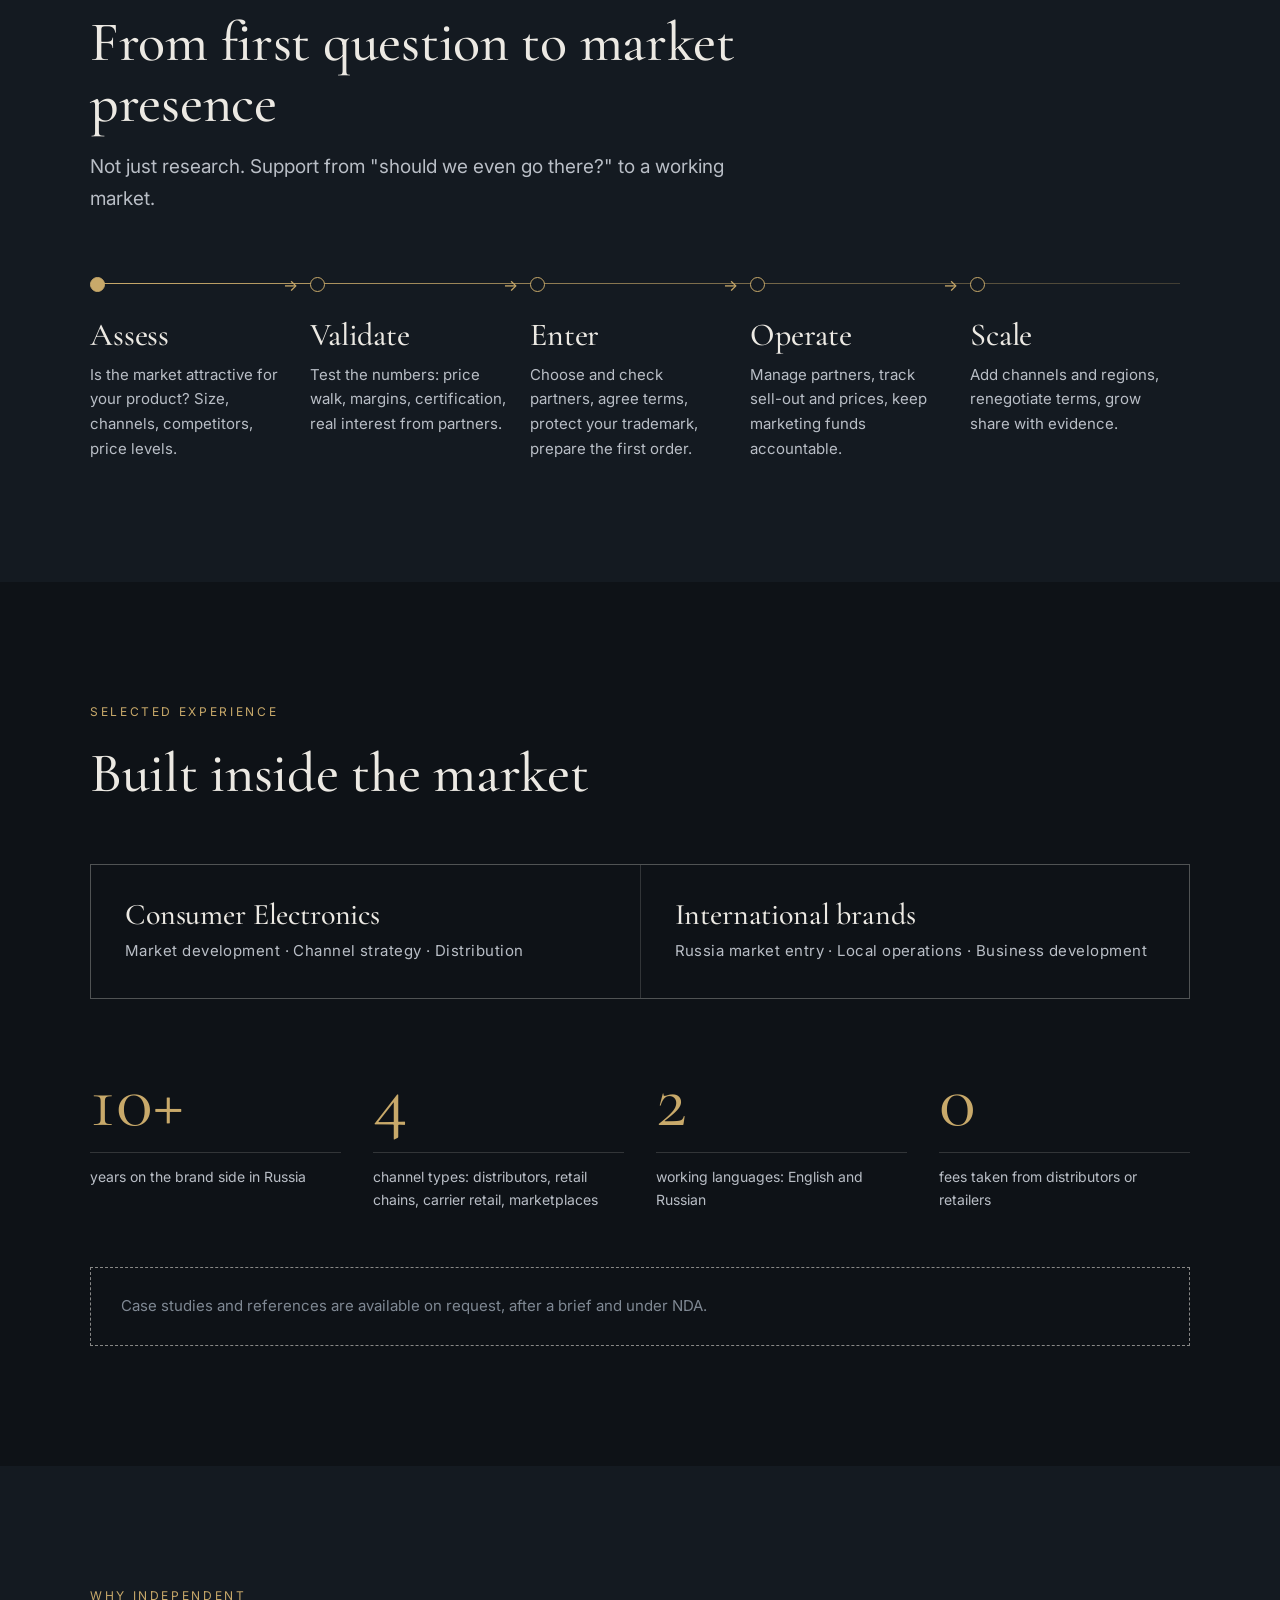
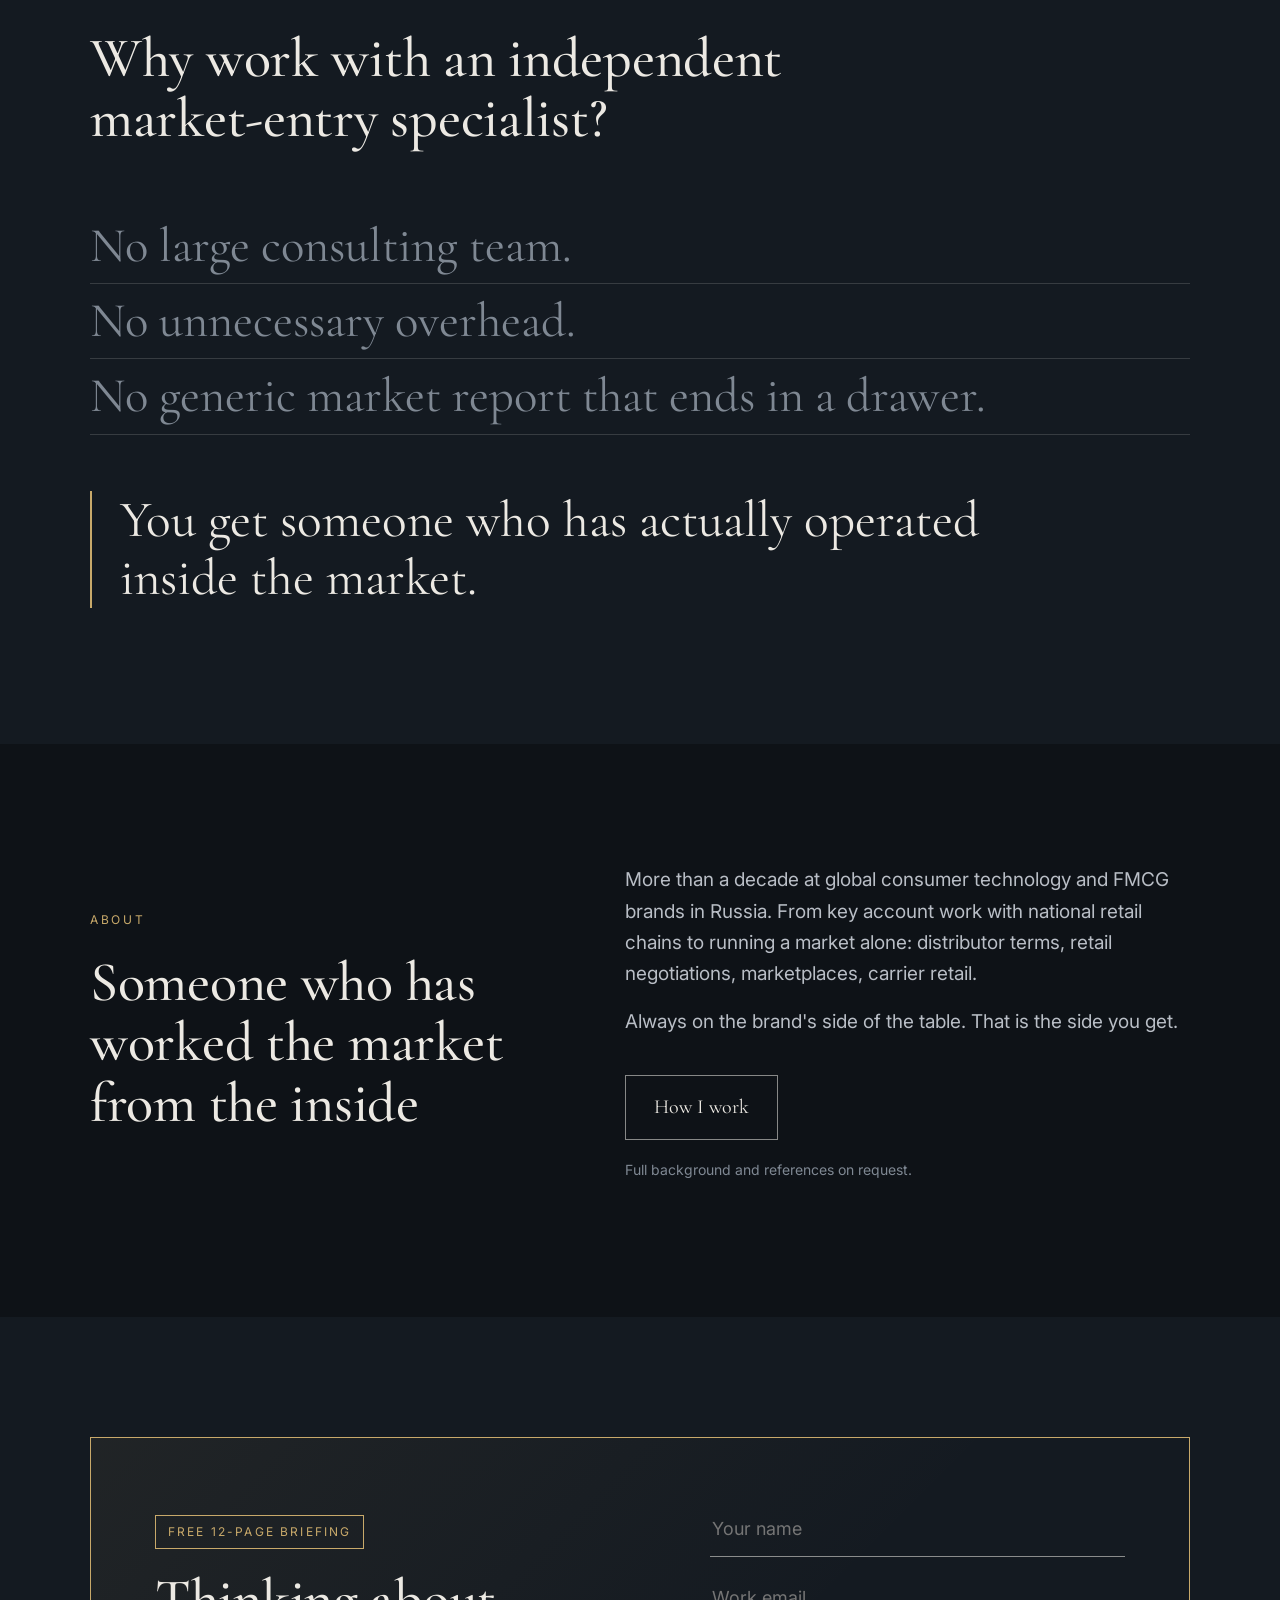
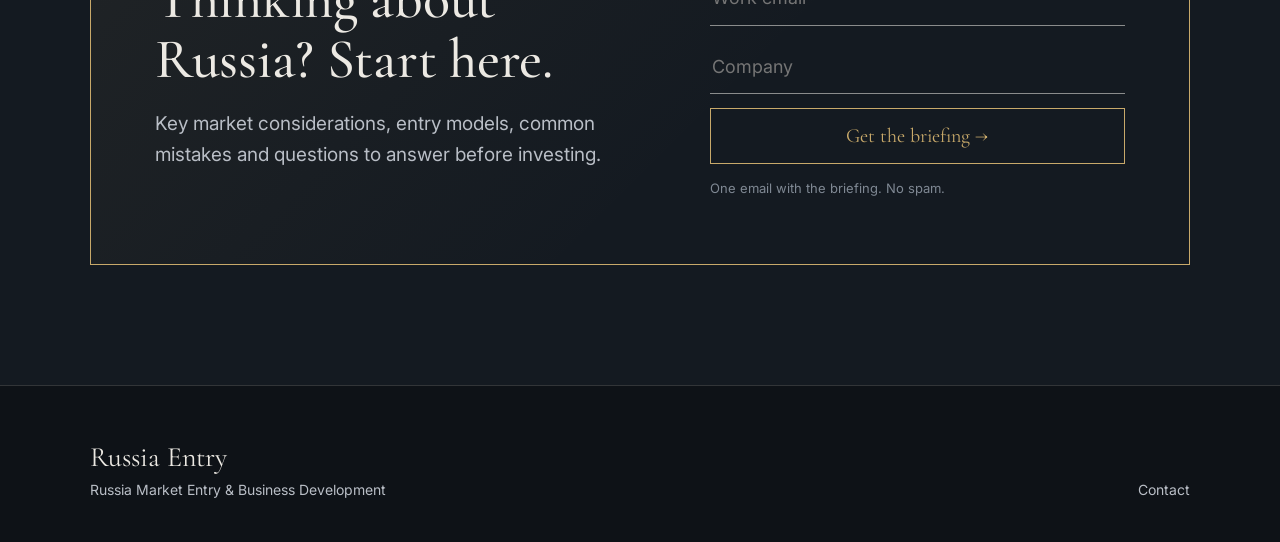
==== commit f028dd65: "Footer: remove location line Co-Authored-By: Claude Opus 5.5 <noreply@anthropic.com>" ====
--- a/index.html
+++ b/index.html
@@ -220,7 +220,6 @@
     <div>
       <div class="fname">Russia Entry</div>
       <div class="frole">Russia Market Entry &amp; Business Development</div>
-      <div>Russia · International</div>
     </div>
     <div><a href="contact.html">Contact</a></div>
   </div>
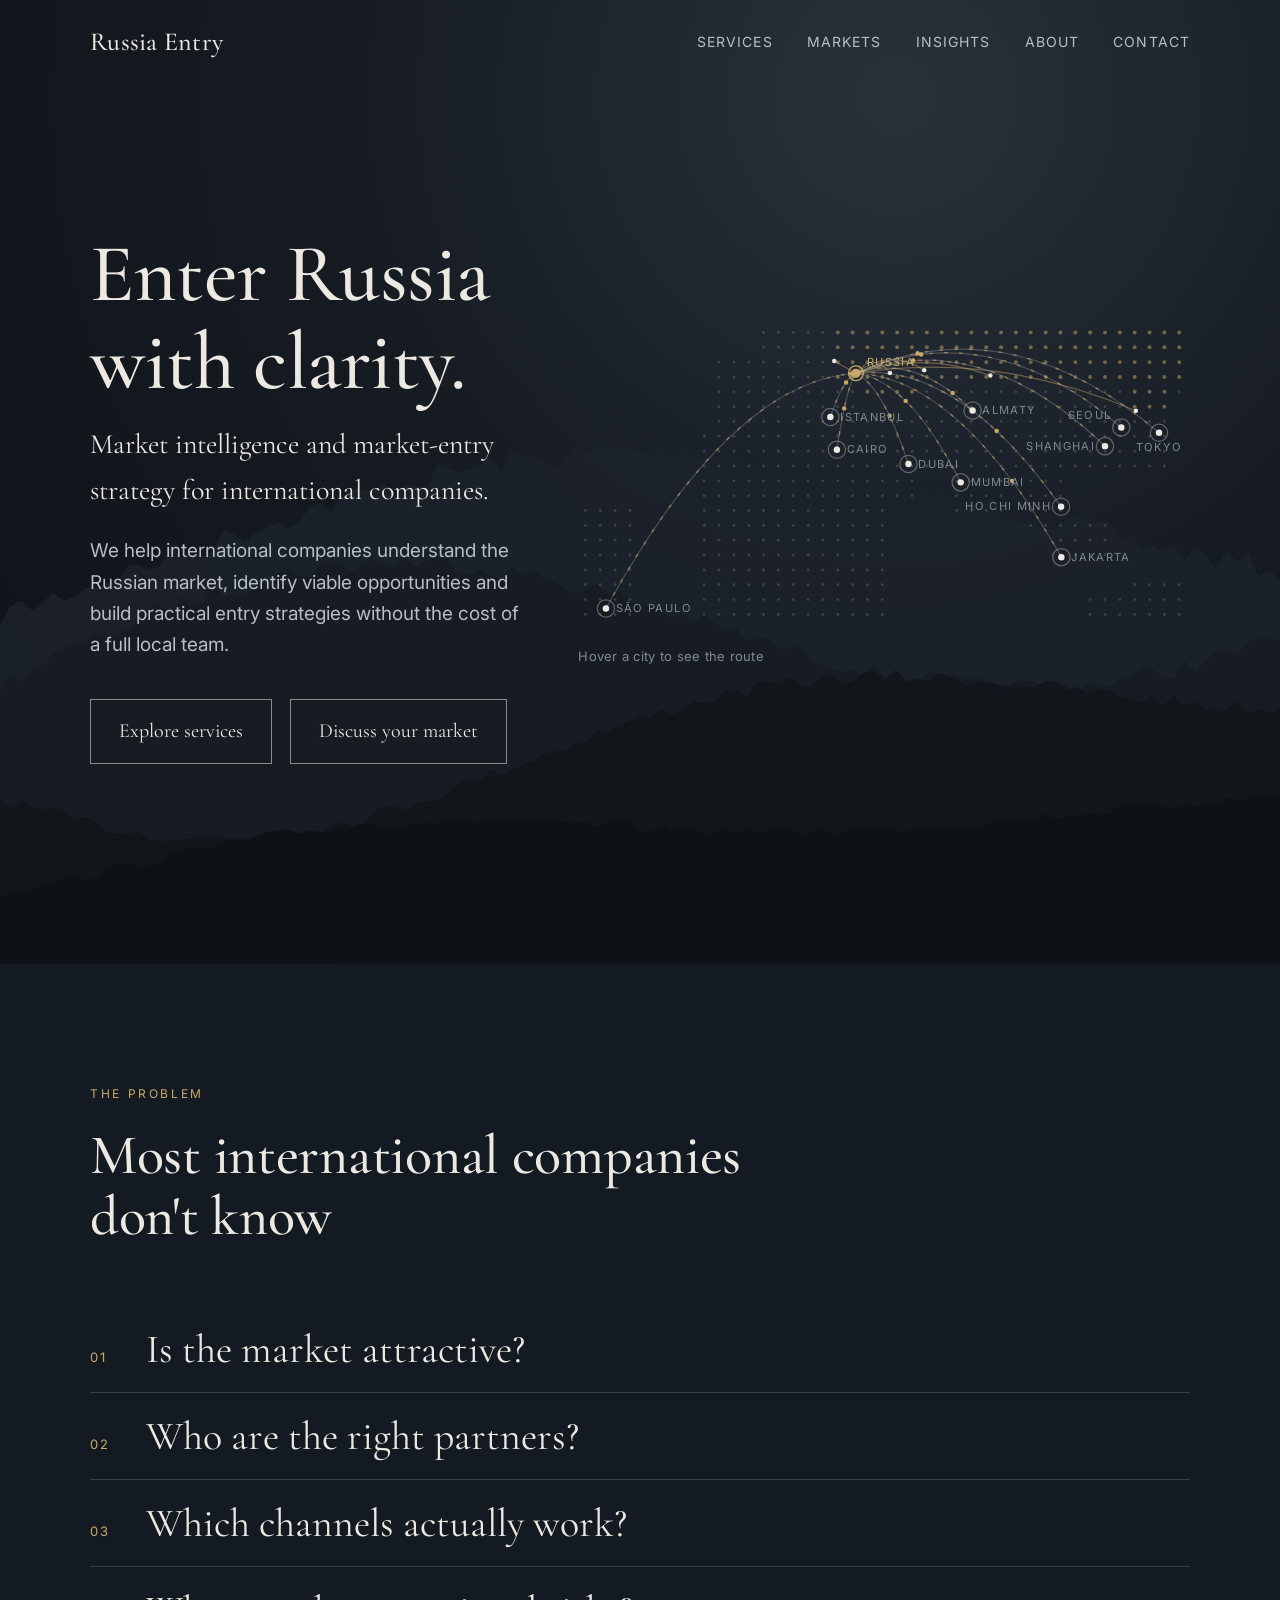
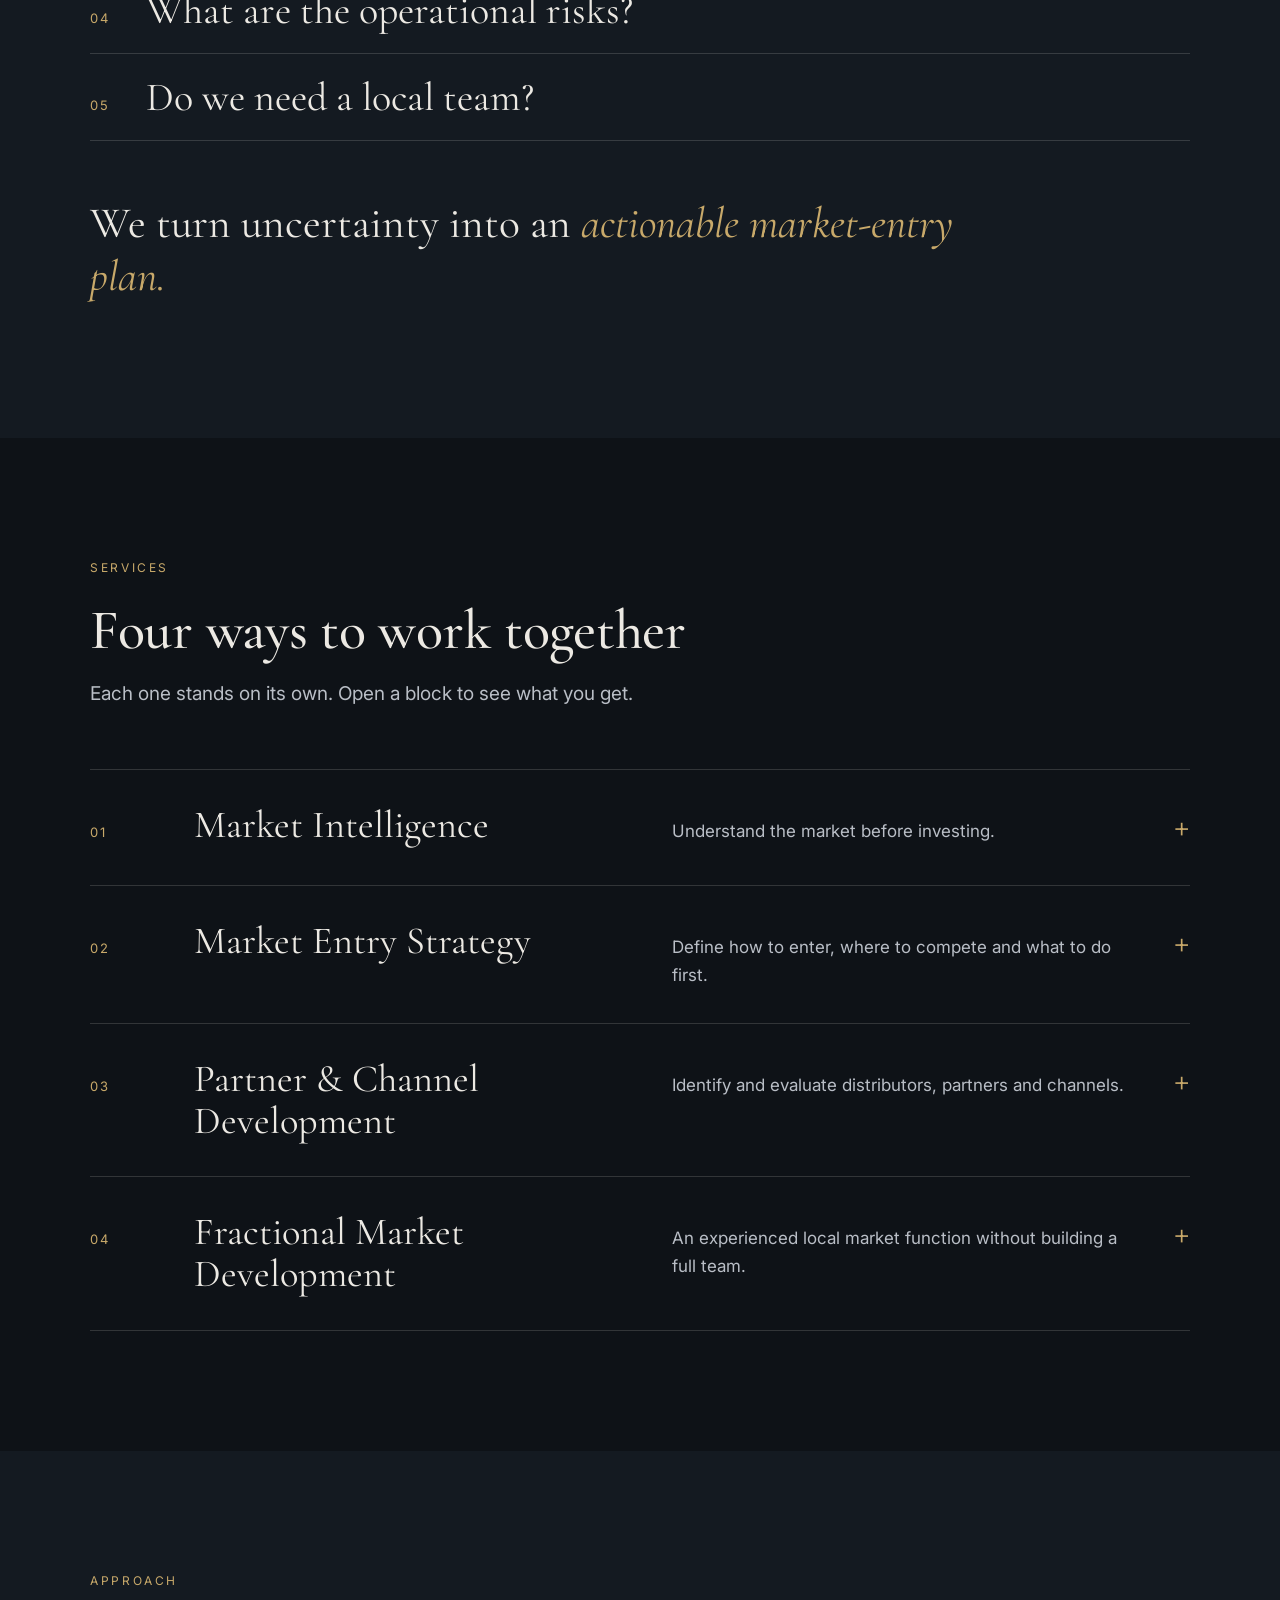
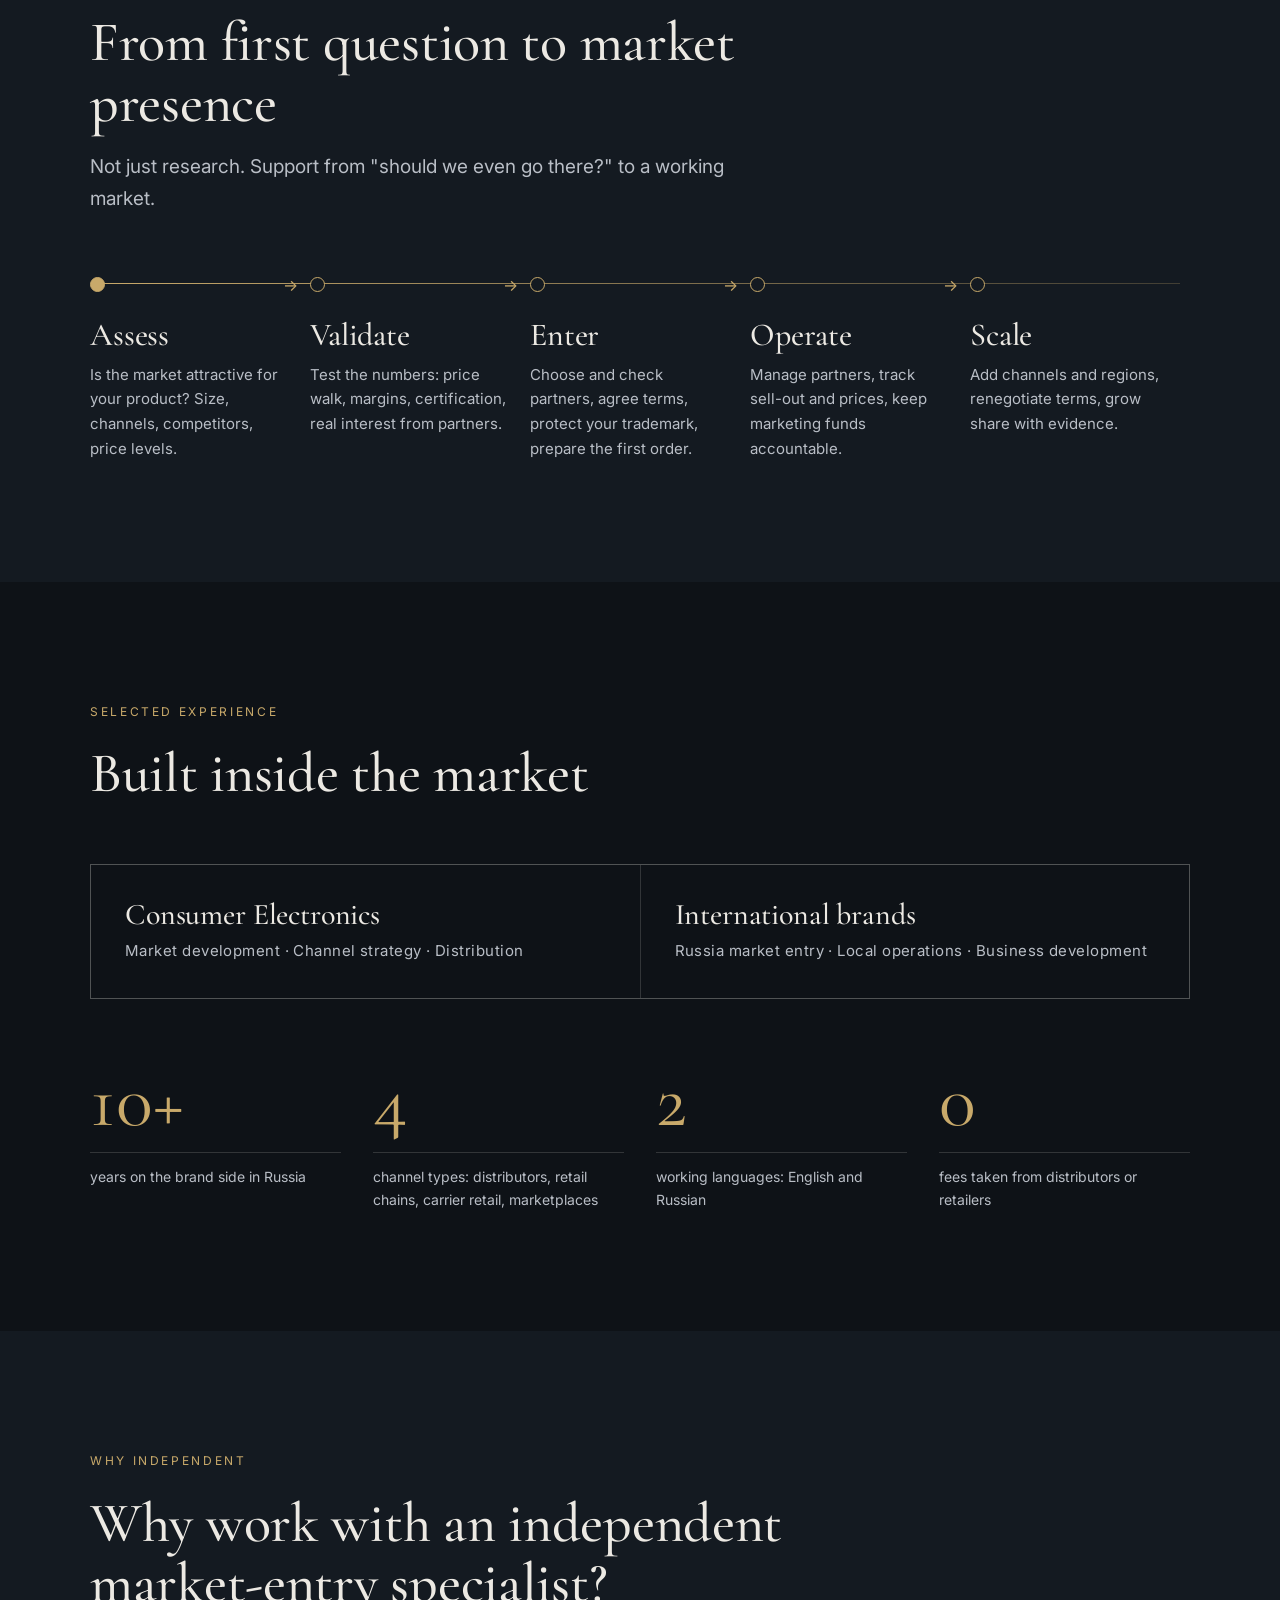
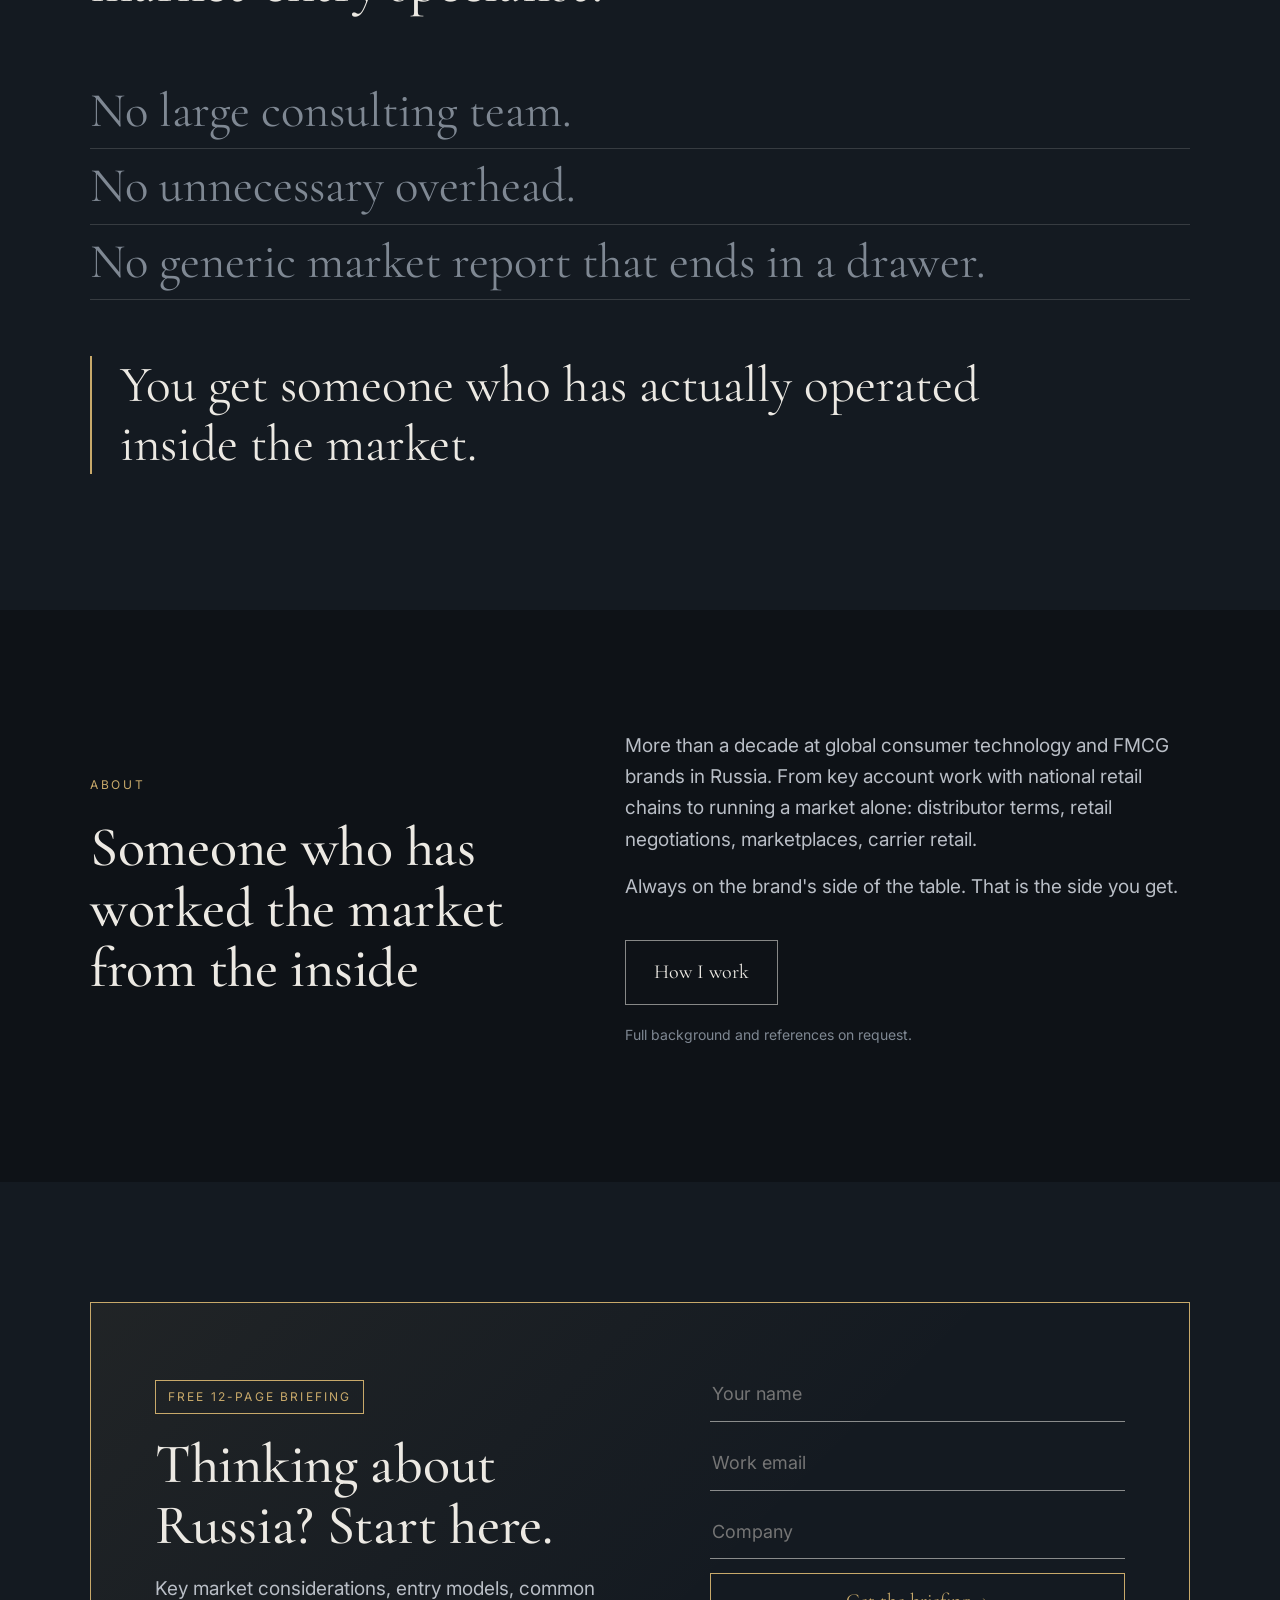
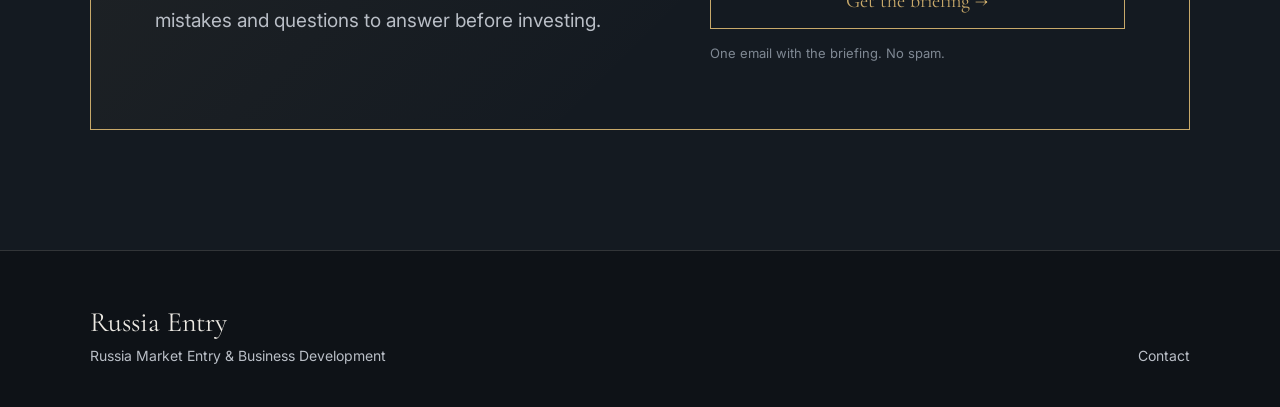
==== commit 1158ecff: "Remove case studies note Co-Authored-By: Claude Opus 5.5 <noreply@anthropic.com>" ====
--- a/index.html
+++ b/index.html
@@ -157,7 +157,6 @@
       <div class="stat"><div class="big">2</div><div class="lbl">working languages: English and Russian</div></div>
       <div class="stat"><div class="big">0</div><div class="lbl">fees taken from distributors or retailers</div></div>
     </div>
-    <div class="cases-note">Case studies and references are available on request, after a brief and under NDA.</div>
   </div>
 </section>
 
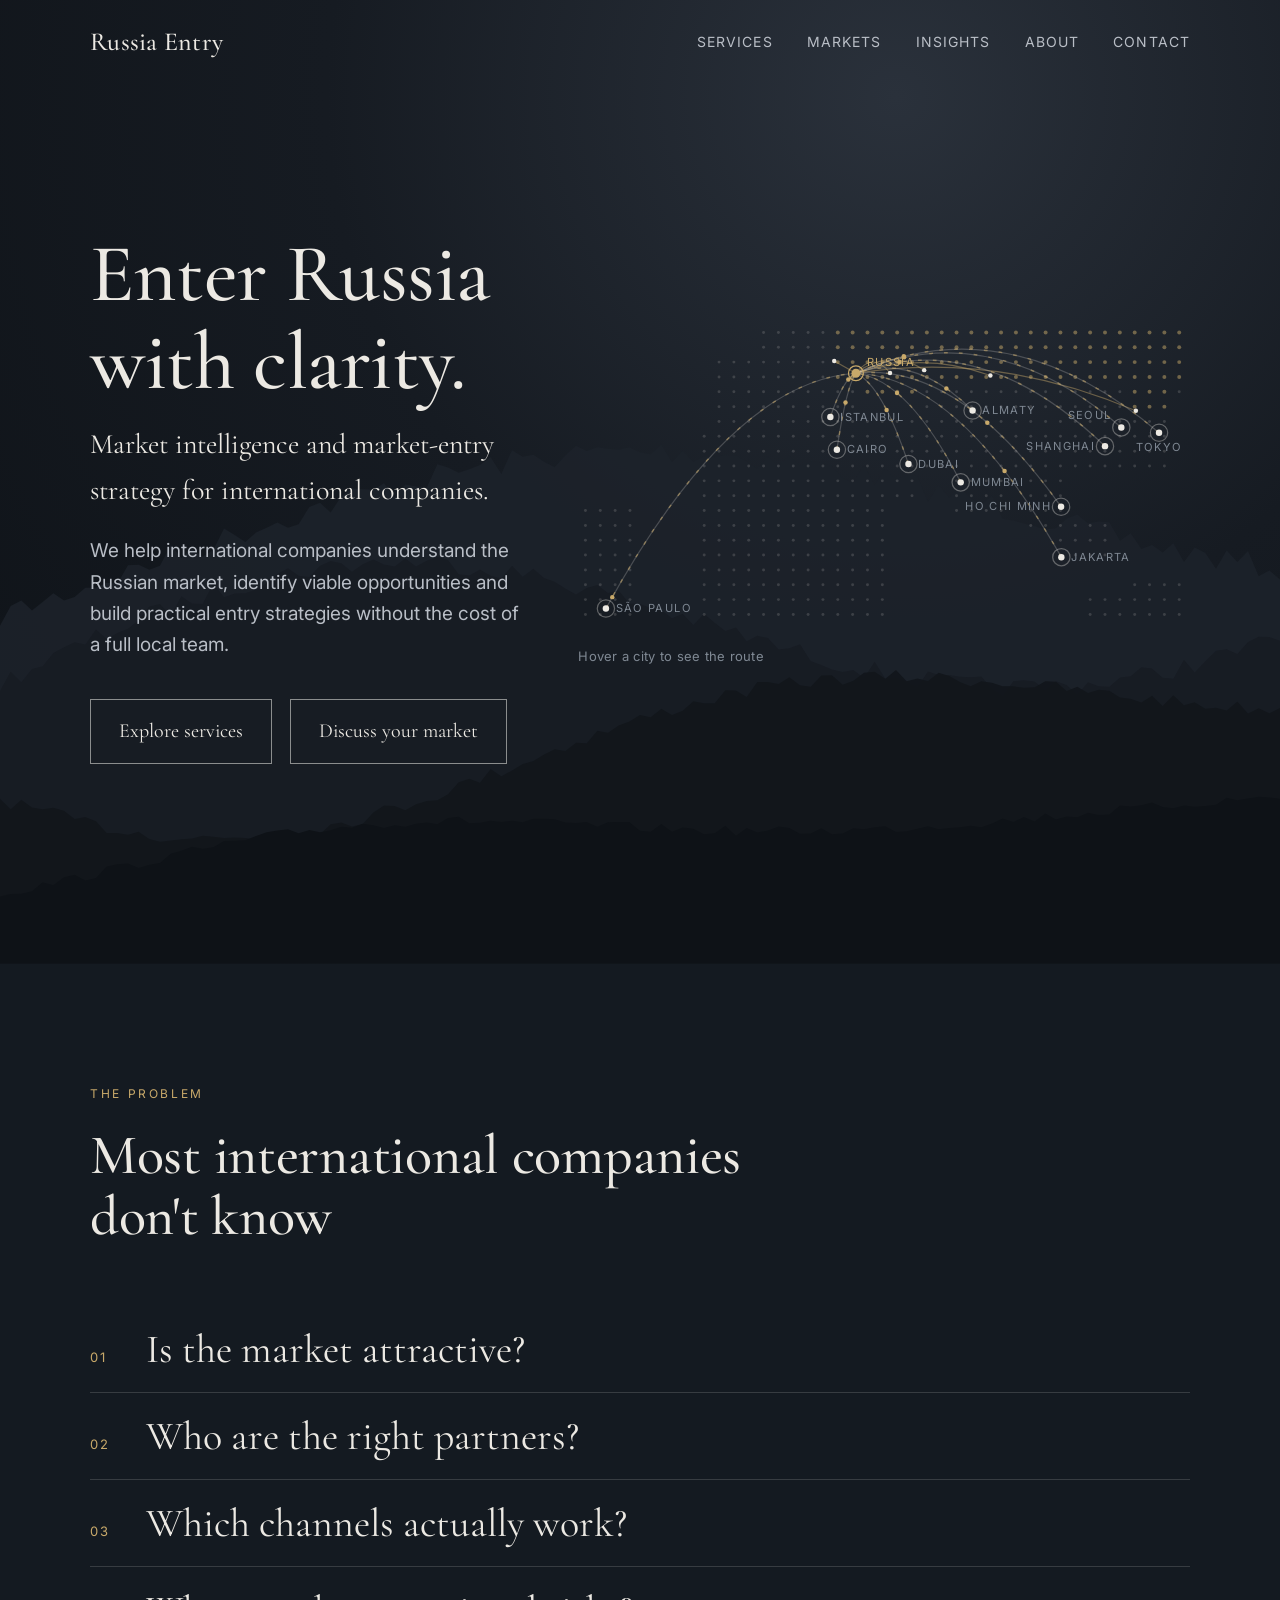
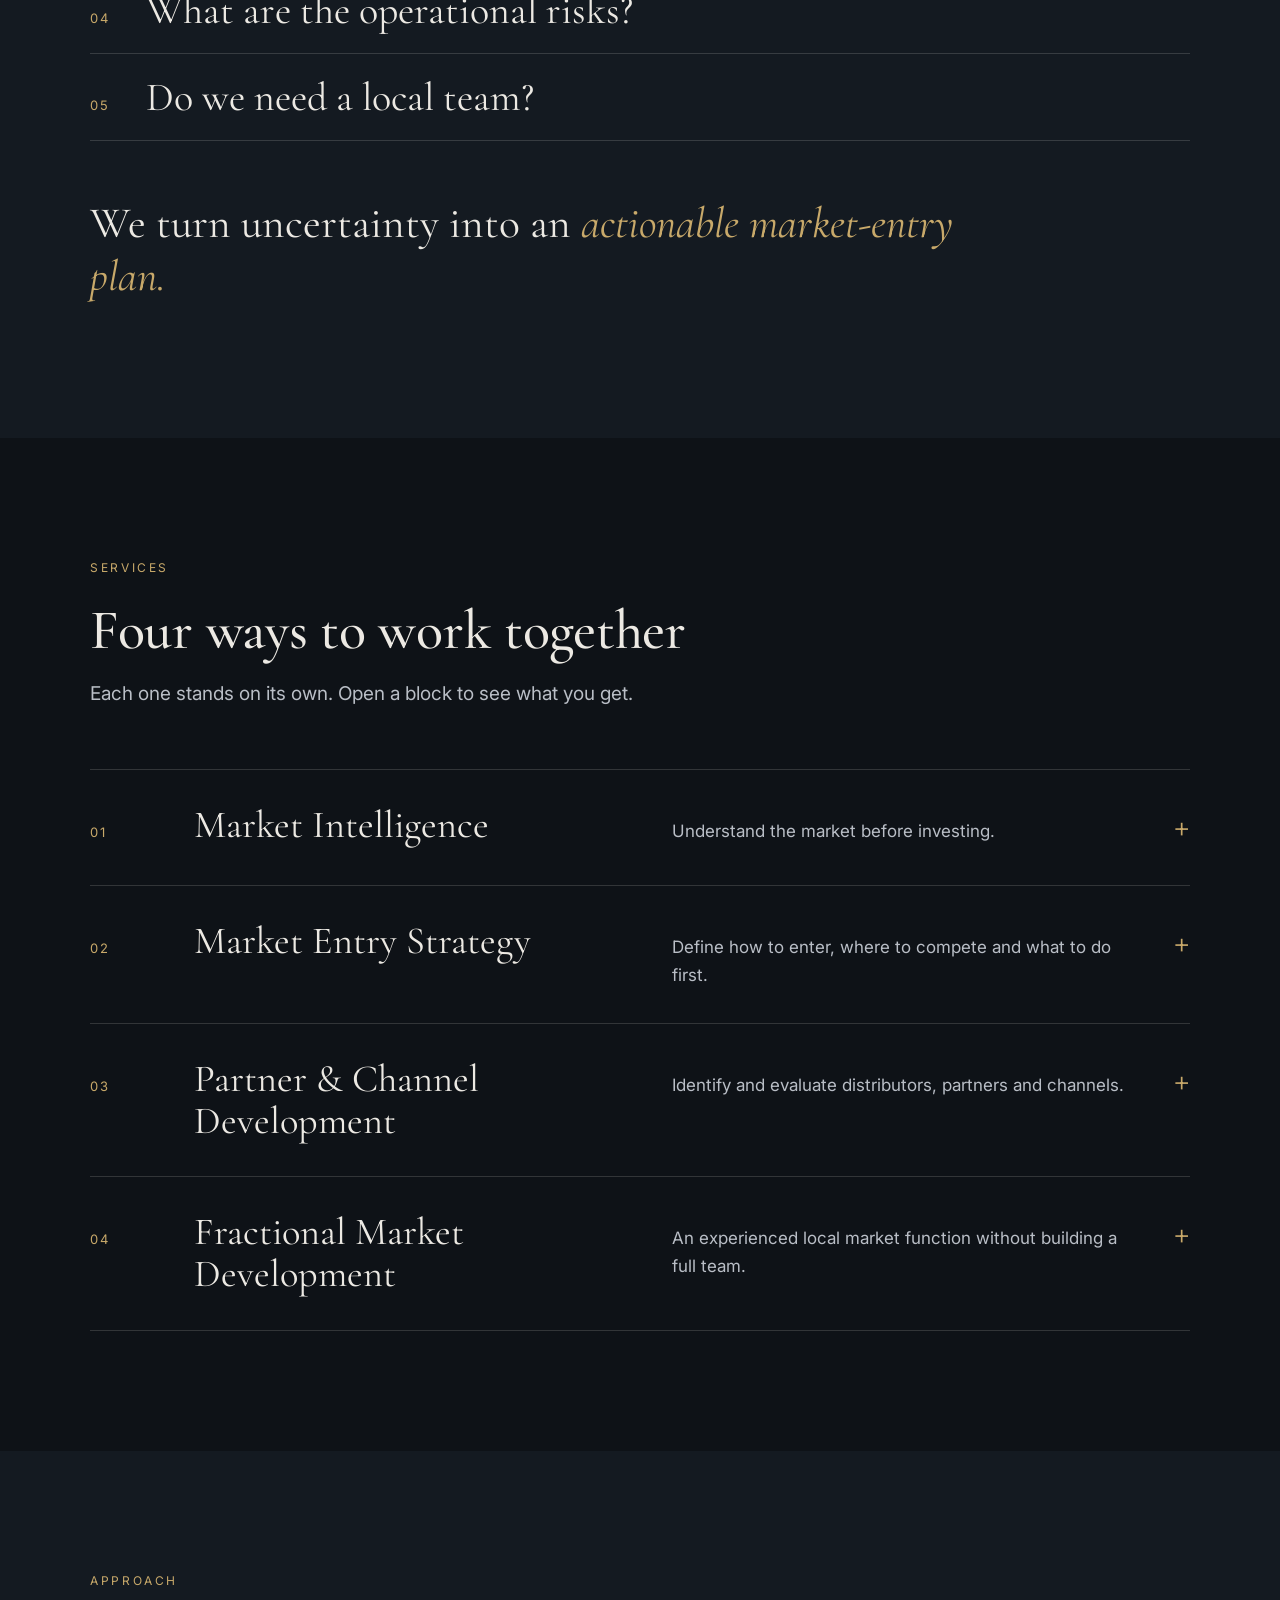
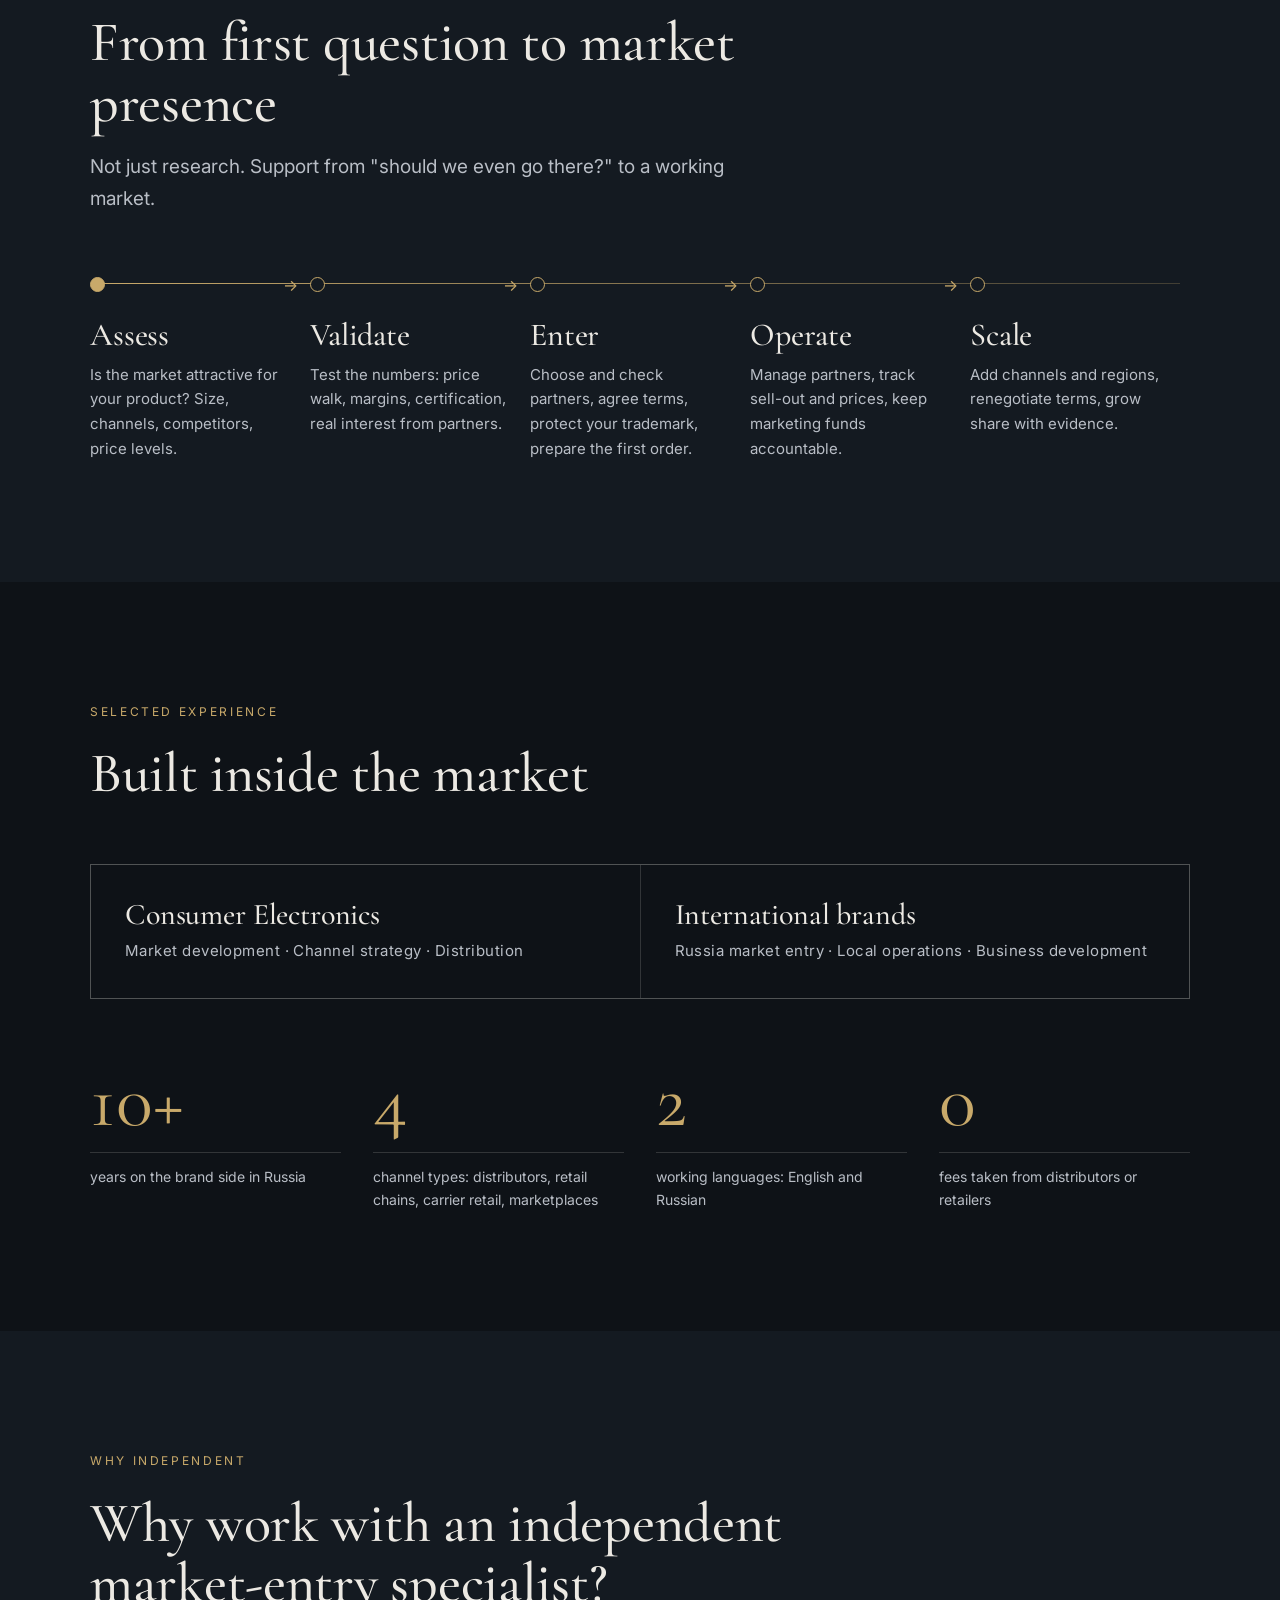
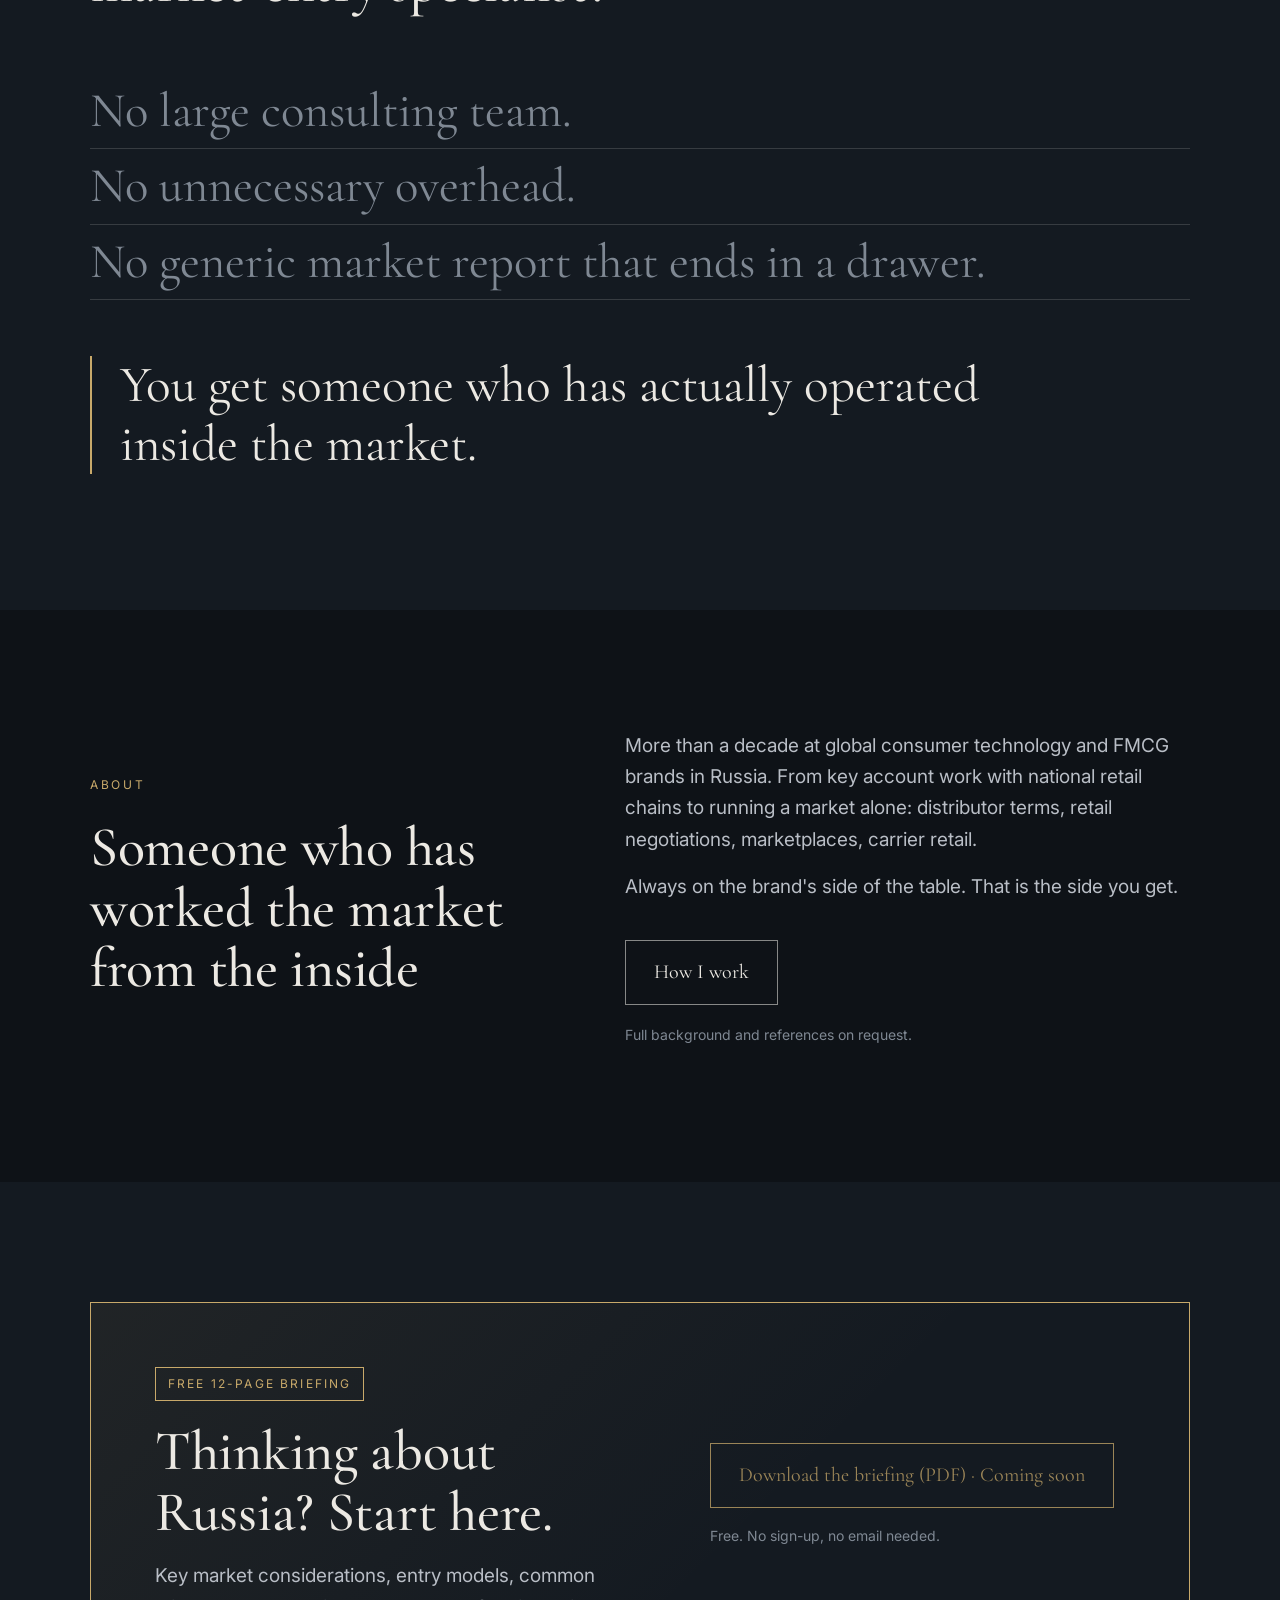
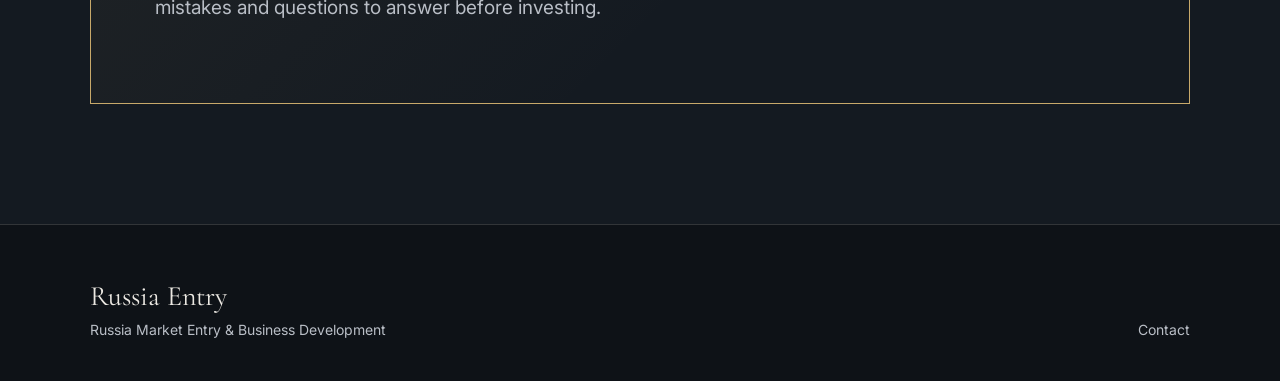
==== commit 9d04a96b: "Briefing: free download button instead of email form Co-Authored-By: Claude Opus 5.5 <noreply@anthro" ====
--- a/index.html
+++ b/index.html
@@ -199,14 +199,8 @@
         <p class="lead">Key market considerations, entry models, common mistakes and questions to answer before investing.</p>
       </div>
       <div>
-        <form class="inline-form" data-endpoint="https://formspree.io/f/YOUR_FORM_ID" data-done="#briefing-done">
-          <input type="text" name="name" placeholder="Your name" aria-label="Your name">
-          <input type="email" name="email" placeholder="Work email" aria-label="Work email" required>
-          <input type="text" name="company" placeholder="Company" aria-label="Company">
-          <button class="btn btn-gold" type="submit">Get the briefing →</button>
-          <small>One email with the briefing. No spam.</small>
-        </form>
-        <div class="form-done" id="briefing-done"><h3>Thank you.</h3><p class="lead">The briefing is on its way to your inbox.</p></div>
+        <span class="btn btn-gold" aria-disabled="true" style="cursor:default;opacity:.75">Download the briefing (PDF) · Coming soon</span>
+        <p class="muted" style="margin-top:16px;font-size:14px">Free. No sign-up, no email needed.</p>
       </div>
     </div>
   </div>
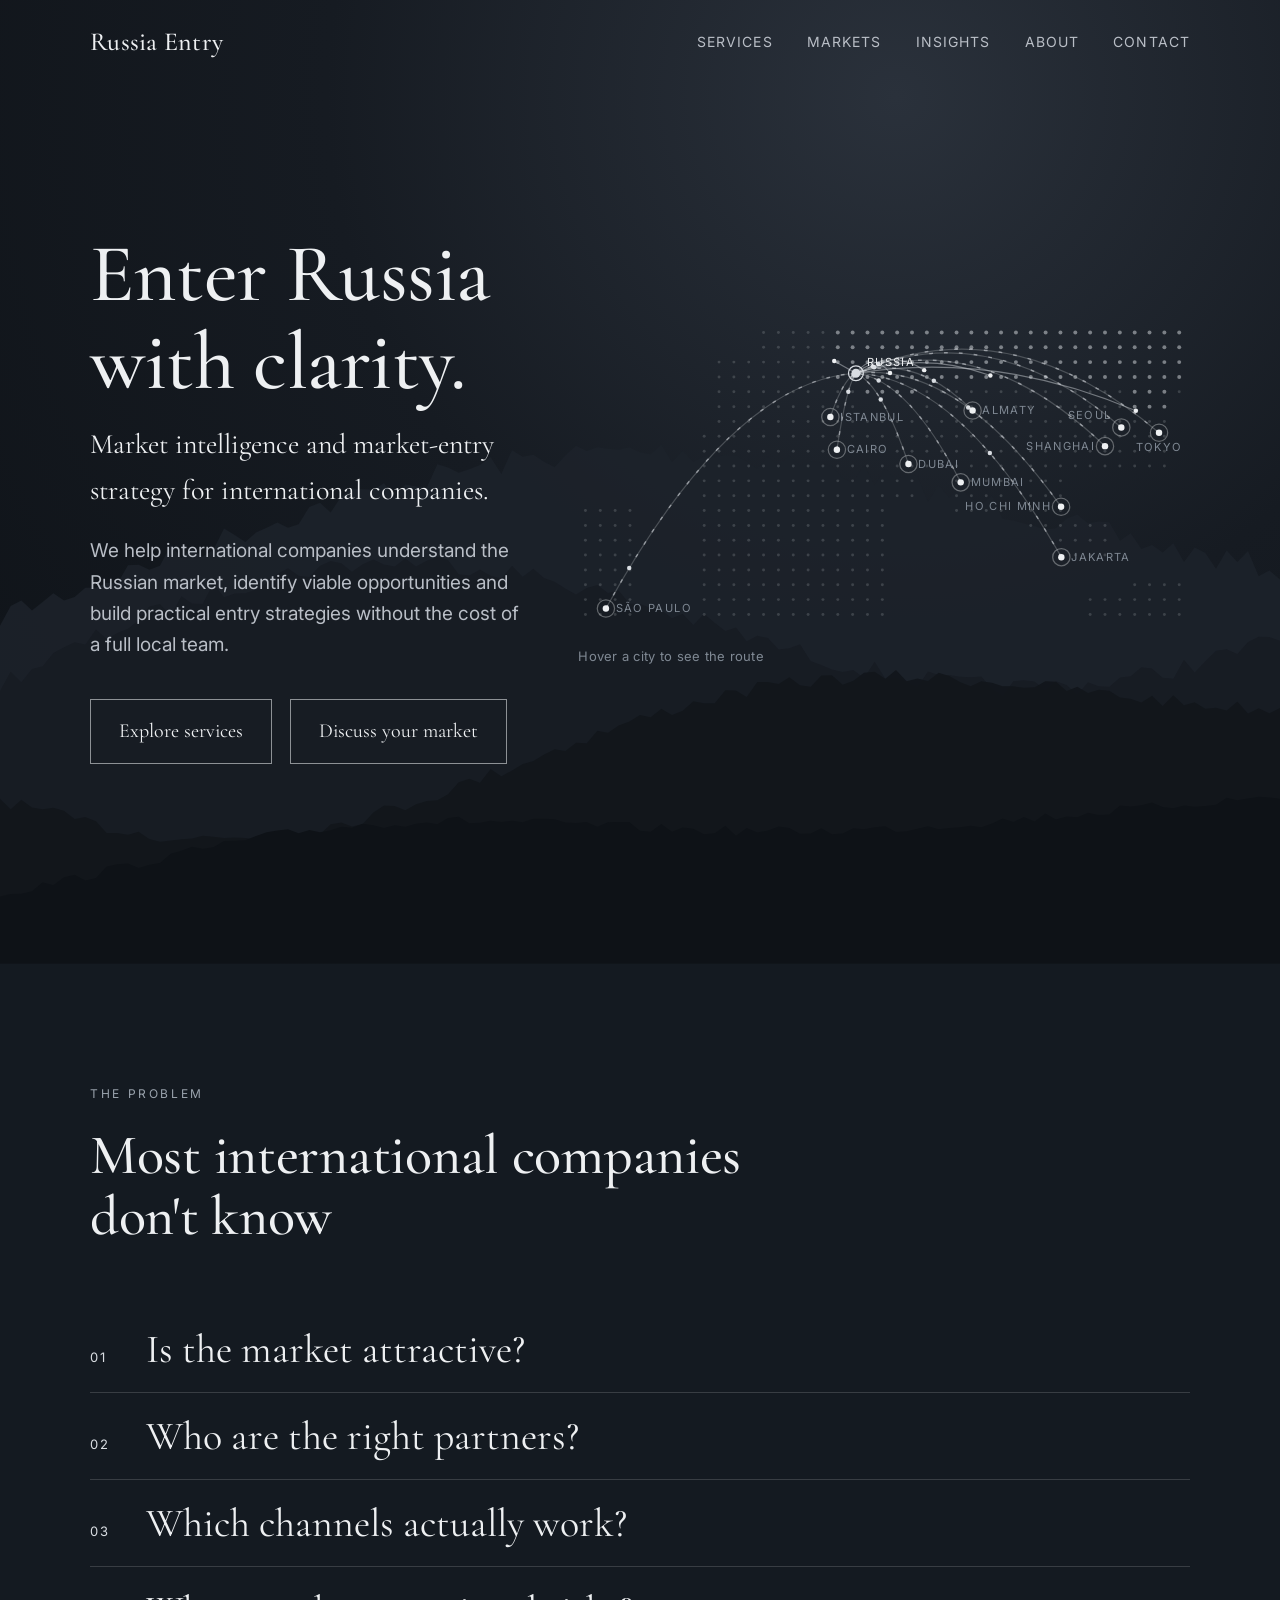
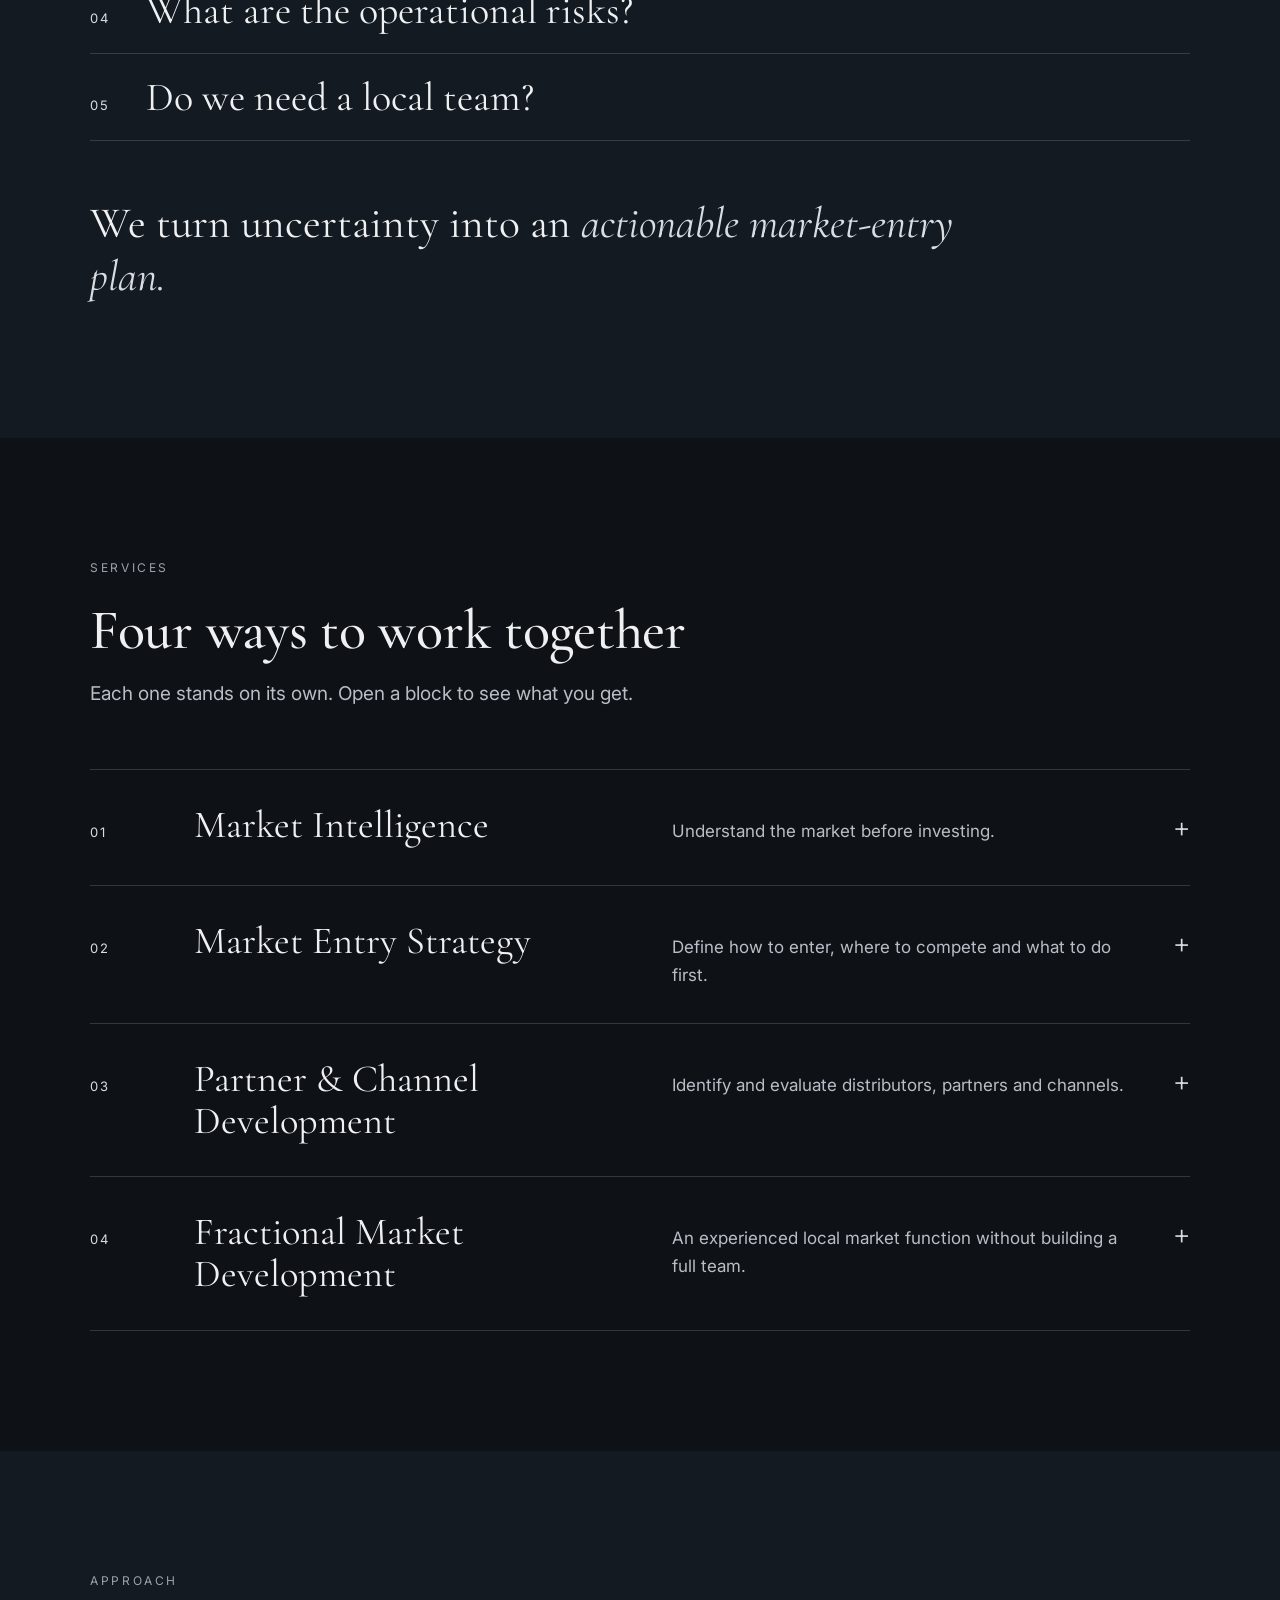
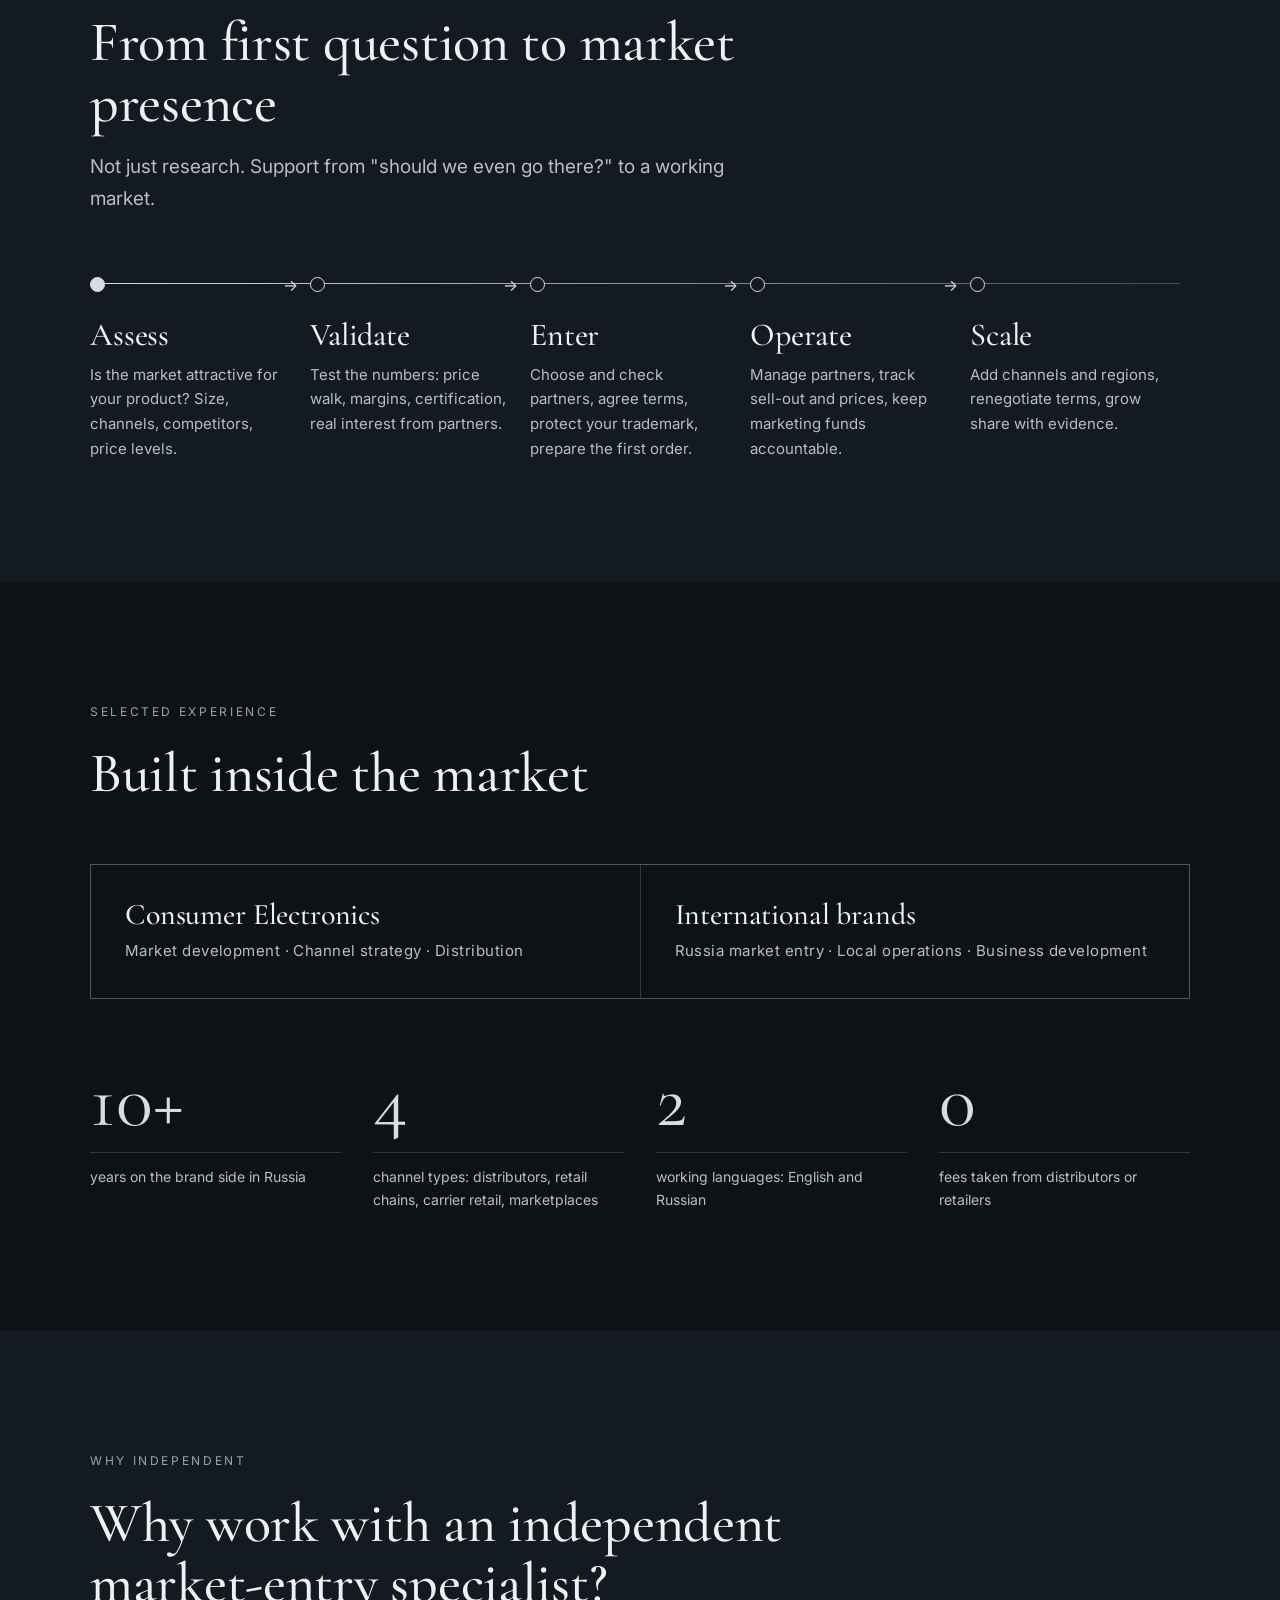
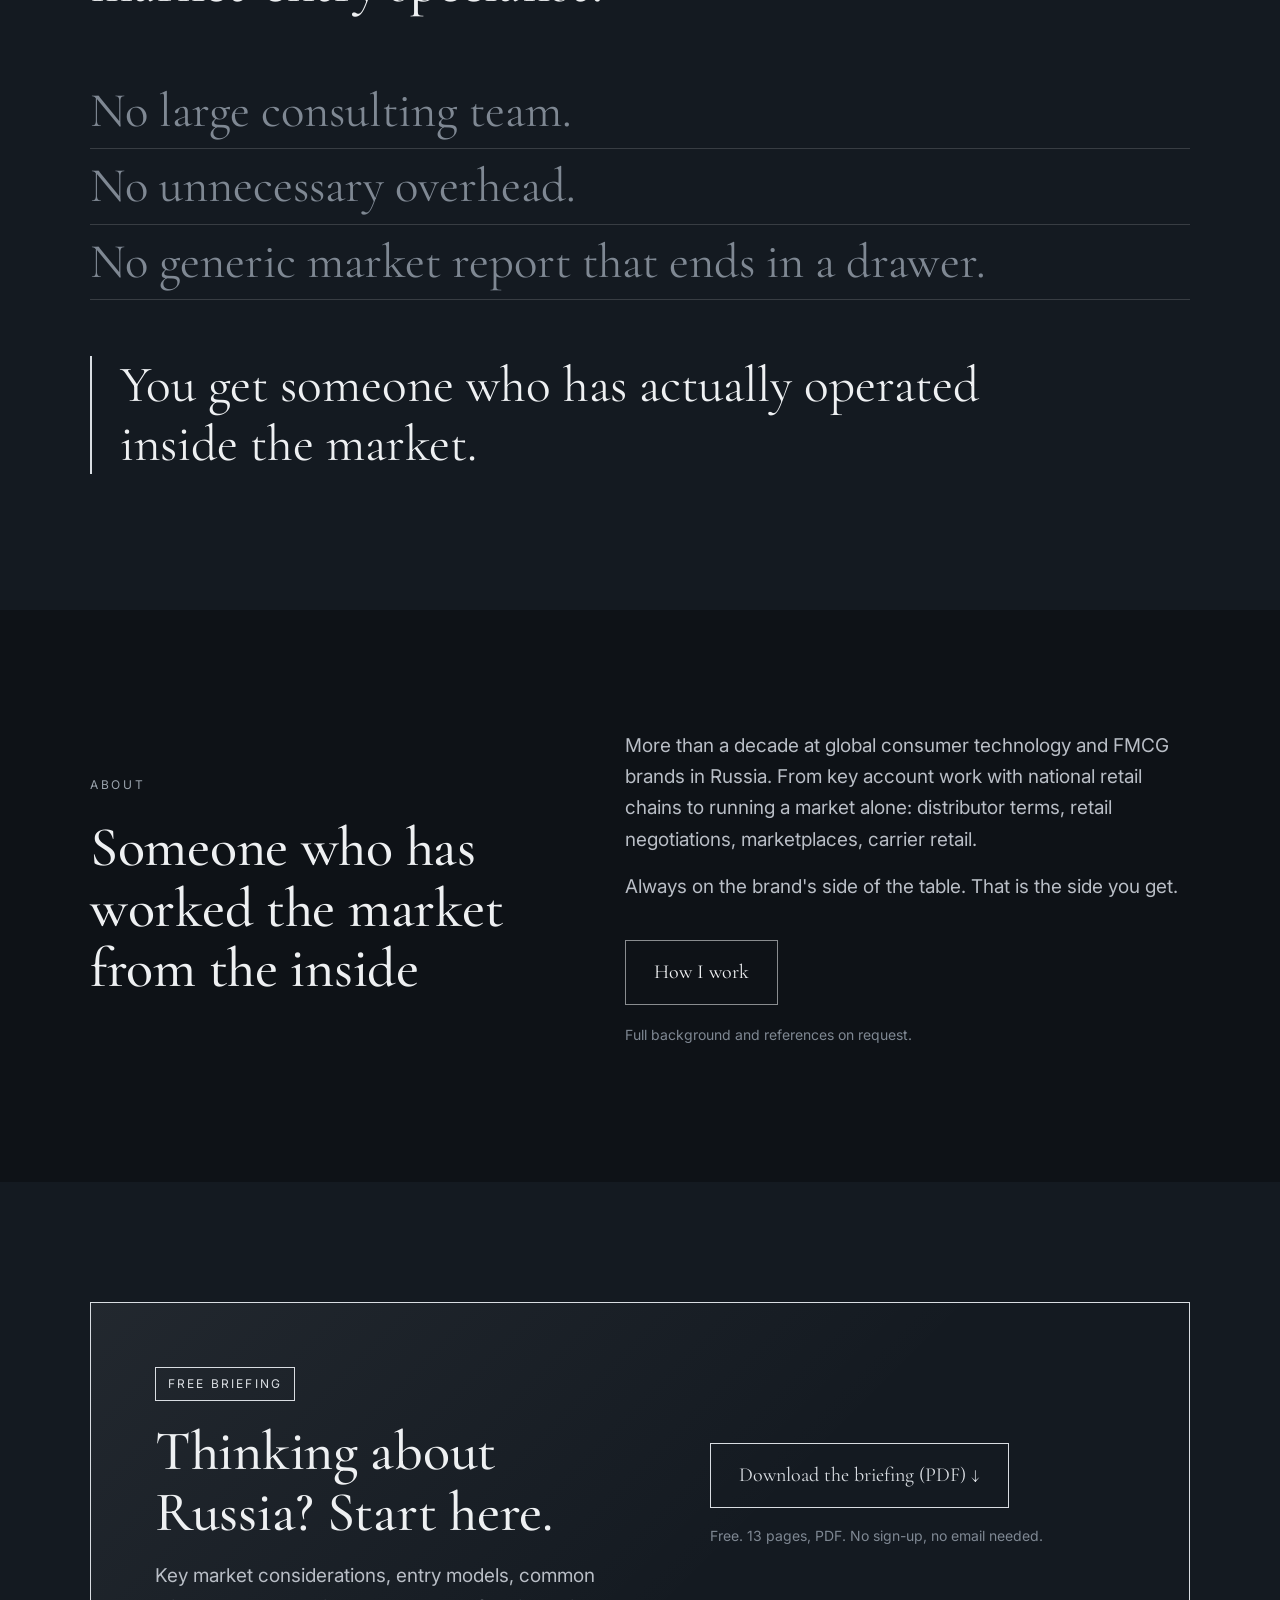
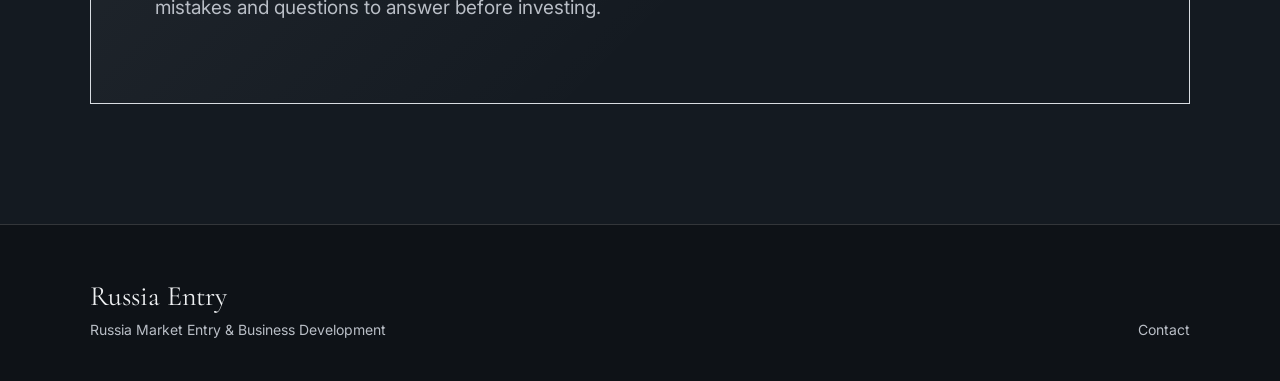
==== commit 56f40c9f: "Monochrome palette, briefing PDF download, structured data, llms.txt Co-Authored-By: Claude Opus 5.5" ====
--- a/index.html
+++ b/index.html
@@ -5,10 +5,107 @@
 <meta name="viewport" content="width=device-width, initial-scale=1">
 <title>Russia Entry · Market intelligence and market-entry strategy</title>
 <meta name="description" content="Market intelligence and market-entry strategy for international companies. Understand the Russian market, find viable opportunities and build a practical entry plan without the cost of a full local team.">
+<link rel="canonical" href="https://russiaentry.com/">
+<meta property="og:type" content="website">
+<meta property="og:site_name" content="Russia Entry">
+<meta property="og:title" content="Russia Entry · Market intelligence and market-entry strategy">
+<meta property="og:description" content="Market intelligence and market-entry strategy for international companies. Understand the Russian market, find viable opportunities and build a practical entry plan without the cost of a full local team.">
+<meta property="og:url" content="https://russiaentry.com/">
+<meta name="twitter:card" content="summary">
 <link rel="preconnect" href="https://fonts.googleapis.com">
 <link rel="preconnect" href="https://fonts.gstatic.com" crossorigin>
 <link href="https://fonts.googleapis.com/css2?family=Cormorant+Garamond:ital,wght@0,400;0,500;0,600;1,400;1,500&family=Inter:wght@400;500&display=swap" rel="stylesheet">
 <link rel="stylesheet" href="assets/style.css">
+<script type="application/ld+json">
+{
+ "@context": "https://schema.org",
+ "@type": "ProfessionalService",
+ "name": "Russia Entry",
+ "url": "https://russiaentry.com/",
+ "email": "hello@russiaentry.com",
+ "description": "Independent Russia market-entry consultant for international companies: market intelligence, market entry strategy, distributor and channel development, and fractional market development. Works only for the brand, takes no fees from distributors or retailers.",
+ "areaServed": {
+  "@type": "Country",
+  "name": "Russia"
+ },
+ "knowsLanguage": [
+  "en",
+  "ru"
+ ],
+ "knowsAbout": [
+  "Russia market entry",
+  "Russian distributors",
+  "Wildberries",
+  "Ozon",
+  "Yandex Market",
+  "Russian retail chains",
+  "EAEU certification",
+  "Chestny Znak marking",
+  "trademark registration in Russia",
+  "price walk",
+  "channel strategy"
+ ],
+ "hasOfferCatalog": {
+  "@type": "OfferCatalog",
+  "name": "Services",
+  "itemListElement": [
+   {
+    "@type": "Offer",
+    "itemOffered": {
+     "@type": "Service",
+     "name": "Market Intelligence",
+     "url": "https://russiaentry.com/services.html#intelligence"
+    },
+    "priceSpecification": {
+     "@type": "PriceSpecification",
+     "minPrice": 300,
+     "priceCurrency": "USD"
+    }
+   },
+   {
+    "@type": "Offer",
+    "itemOffered": {
+     "@type": "Service",
+     "name": "Market Entry Strategy",
+     "url": "https://russiaentry.com/services.html#strategy"
+    },
+    "priceSpecification": {
+     "@type": "PriceSpecification",
+     "minPrice": 950,
+     "priceCurrency": "USD"
+    }
+   },
+   {
+    "@type": "Offer",
+    "itemOffered": {
+     "@type": "Service",
+     "name": "Partner & Channel Development",
+     "url": "https://russiaentry.com/services.html#partners"
+    },
+    "priceSpecification": {
+     "@type": "PriceSpecification",
+     "minPrice": 1500,
+     "priceCurrency": "USD"
+    }
+   },
+   {
+    "@type": "Offer",
+    "itemOffered": {
+     "@type": "Service",
+     "name": "Fractional Market Development",
+     "url": "https://russiaentry.com/services.html#fractional"
+    },
+    "priceSpecification": {
+     "@type": "UnitPriceSpecification",
+     "minPrice": 1000,
+     "priceCurrency": "USD",
+     "unitText": "month"
+    }
+   }
+  ]
+ }
+}
+</script>
 </head>
 <body>
 
@@ -194,13 +291,13 @@
   <div class="wrap">
     <div class="briefing">
       <div>
-        <span class="pill">Free 12-page briefing</span>
+        <span class="pill">Free briefing</span>
         <h2>Thinking about Russia? Start here.</h2>
         <p class="lead">Key market considerations, entry models, common mistakes and questions to answer before investing.</p>
       </div>
       <div>
-        <span class="btn btn-gold" aria-disabled="true" style="cursor:default;opacity:.75">Download the briefing (PDF) · Coming soon</span>
-        <p class="muted" style="margin-top:16px;font-size:14px">Free. No sign-up, no email needed.</p>
+        <a class="btn btn-gold" href="russia-entry-briefing.pdf" download>Download the briefing (PDF) ↓</a>
+        <p class="muted" style="margin-top:16px;font-size:14px">Free. 13 pages, PDF. No sign-up, no email needed.</p>
       </div>
     </div>
   </div>
--- a/assets/style.css
+++ b/assets/style.css
@@ -2,13 +2,13 @@
   --bg: #0e1217;
   --bg-2: #141a21;
   --bg-3: #1b222b;
-  --ink: #ece9e3;
+  --ink: #eef0f2;
   --ink-soft: #b9bec6;
   --muted: #7f8893;
-  --line: rgba(236, 233, 227, 0.16);
-  --line-strong: rgba(236, 233, 227, 0.55);
-  --gold: #c8a96a;
-  --gold-soft: rgba(200, 169, 106, 0.14);
+  --line: rgba(238, 240, 242, 0.16);
+  --line-strong: rgba(238, 240, 242, 0.55);
+  --gold: #d9dde2;
+  --gold-soft: rgba(217, 221, 226, 0.14);
   --paper: #efebe4;
   --paper-ink: #1b1f25;
   --max: 1180px;
@@ -34,7 +34,7 @@
 h3 { font-size: 28px; }
 p { margin: 0 0 16px; }
 .lead { font-size: 19px; color: var(--ink-soft); max-width: 640px; }
-.kicker { display: block; font-size: 12px; letter-spacing: .22em; text-transform: uppercase; color: var(--gold); margin-bottom: 22px; }
+.kicker { display: block; font-size: 12px; letter-spacing: .22em; text-transform: uppercase; color: #9aa3ad; margin-bottom: 22px; }
 .muted { color: var(--muted); }
 .ph { color: var(--gold); font-style: italic; }
 
@@ -78,15 +78,15 @@
 
 /* network map */
 .netmap { width: 100%; height: auto; overflow: visible; }
-.netmap .grid-dot { fill: rgba(236, 233, 227, .16); }
-.netmap .ru-dot { fill: rgba(200, 169, 106, .5); }
-.netmap .arc { fill: none; stroke: rgba(236, 233, 227, .22); stroke-width: 1; transition: stroke .25s, stroke-width .25s; }
+.netmap .grid-dot { fill: rgba(238, 240, 242, .16); }
+.netmap .ru-dot { fill: rgba(217, 221, 226, .5); }
+.netmap .arc { fill: none; stroke: rgba(238, 240, 242, .22); stroke-width: 1; transition: stroke .25s, stroke-width .25s; }
 .netmap .arc.flow { stroke: var(--gold); stroke-width: 1.2; stroke-dasharray: 3 9; animation: flow 2.6s linear infinite; opacity: .55; }
 .netmap .arc.hot { stroke: var(--gold); stroke-width: 1.6; opacity: 1; }
-.netmap .ru-link { stroke: rgba(200, 169, 106, .45); stroke-width: 1; fill: none; }
+.netmap .ru-link { stroke: rgba(217, 221, 226, .45); stroke-width: 1; fill: none; }
 .netmap .node { cursor: pointer; }
 .netmap .node circle.core { fill: var(--ink); }
-.netmap .node circle.halo { fill: none; stroke: rgba(236, 233, 227, .35); }
+.netmap .node circle.halo { fill: none; stroke: rgba(238, 240, 242, .35); }
 .netmap .node.hub circle.core { fill: var(--gold); }
 .netmap .node.hub circle.halo { stroke: var(--gold); animation: pulse 3s ease-out infinite; transform-box: fill-box; transform-origin: center; }
 .netmap .node text { font-family: var(--sans); font-size: 9px; letter-spacing: .12em; text-transform: uppercase; fill: var(--muted); transition: fill .2s; }
@@ -147,7 +147,7 @@
 
 /* ---------- journey ---------- */
 .journey { display: grid; grid-template-columns: repeat(5, 1fr); gap: 0; position: relative; margin-top: 20px; }
-.journey::before { content: ""; position: absolute; top: 9px; left: 10px; right: 10px; height: 1px; background: linear-gradient(90deg, var(--gold), rgba(200,169,106,.25)); }
+.journey::before { content: ""; position: absolute; top: 9px; left: 10px; right: 10px; height: 1px; background: linear-gradient(90deg, var(--gold), rgba(217, 221, 226, .25)); }
 .stage { position: relative; padding: 44px 22px 0 0; }
 .stage::before { content: ""; position: absolute; top: 3px; left: 0; width: 13px; height: 13px; border-radius: 50%; background: var(--bg-2); border: 1px solid var(--gold); }
 .stage:first-child::before { background: var(--gold); }
@@ -156,7 +156,7 @@
 .stage p { font-size: 15px; color: var(--ink-soft); margin: 0; }
 @media (max-width: 900px) {
   .journey { grid-template-columns: 1fr; }
-  .journey::before { top: 10px; bottom: 10px; left: 6px; right: auto; width: 1px; height: auto; background: linear-gradient(180deg, var(--gold), rgba(200,169,106,.25)); }
+  .journey::before { top: 10px; bottom: 10px; left: 6px; right: auto; width: 1px; height: auto; background: linear-gradient(180deg, var(--gold), rgba(217, 221, 226, .25)); }
   .stage { padding: 0 0 36px 40px; }
   .stage .arrow { display: none; }
 }
@@ -184,7 +184,7 @@
 @media (max-width: 900px) { .about { grid-template-columns: 1fr; gap: 36px; } }
 
 /* ---------- briefing ---------- */
-.briefing { border: 1px solid var(--gold); padding: 64px; display: grid; grid-template-columns: 1.2fr 1fr; gap: 56px; align-items: center; background: linear-gradient(135deg, rgba(200,169,106,.07), transparent 60%); }
+.briefing { border: 1px solid var(--gold); padding: 64px; display: grid; grid-template-columns: 1.2fr 1fr; gap: 56px; align-items: center; background: linear-gradient(135deg, rgba(217, 221, 226, .07), transparent 60%); }
 .briefing .pill { display: inline-block; font-size: 12px; letter-spacing: .18em; text-transform: uppercase; border: 1px solid var(--gold); color: var(--gold); padding: 6px 12px; margin-bottom: 20px; }
 .inline-form { display: flex; flex-direction: column; gap: 14px; }
 .inline-form input { background: transparent; border: 0; border-bottom: 1px solid var(--line-strong); color: var(--ink); font: inherit; font-size: 18px; padding: 12px 2px; }
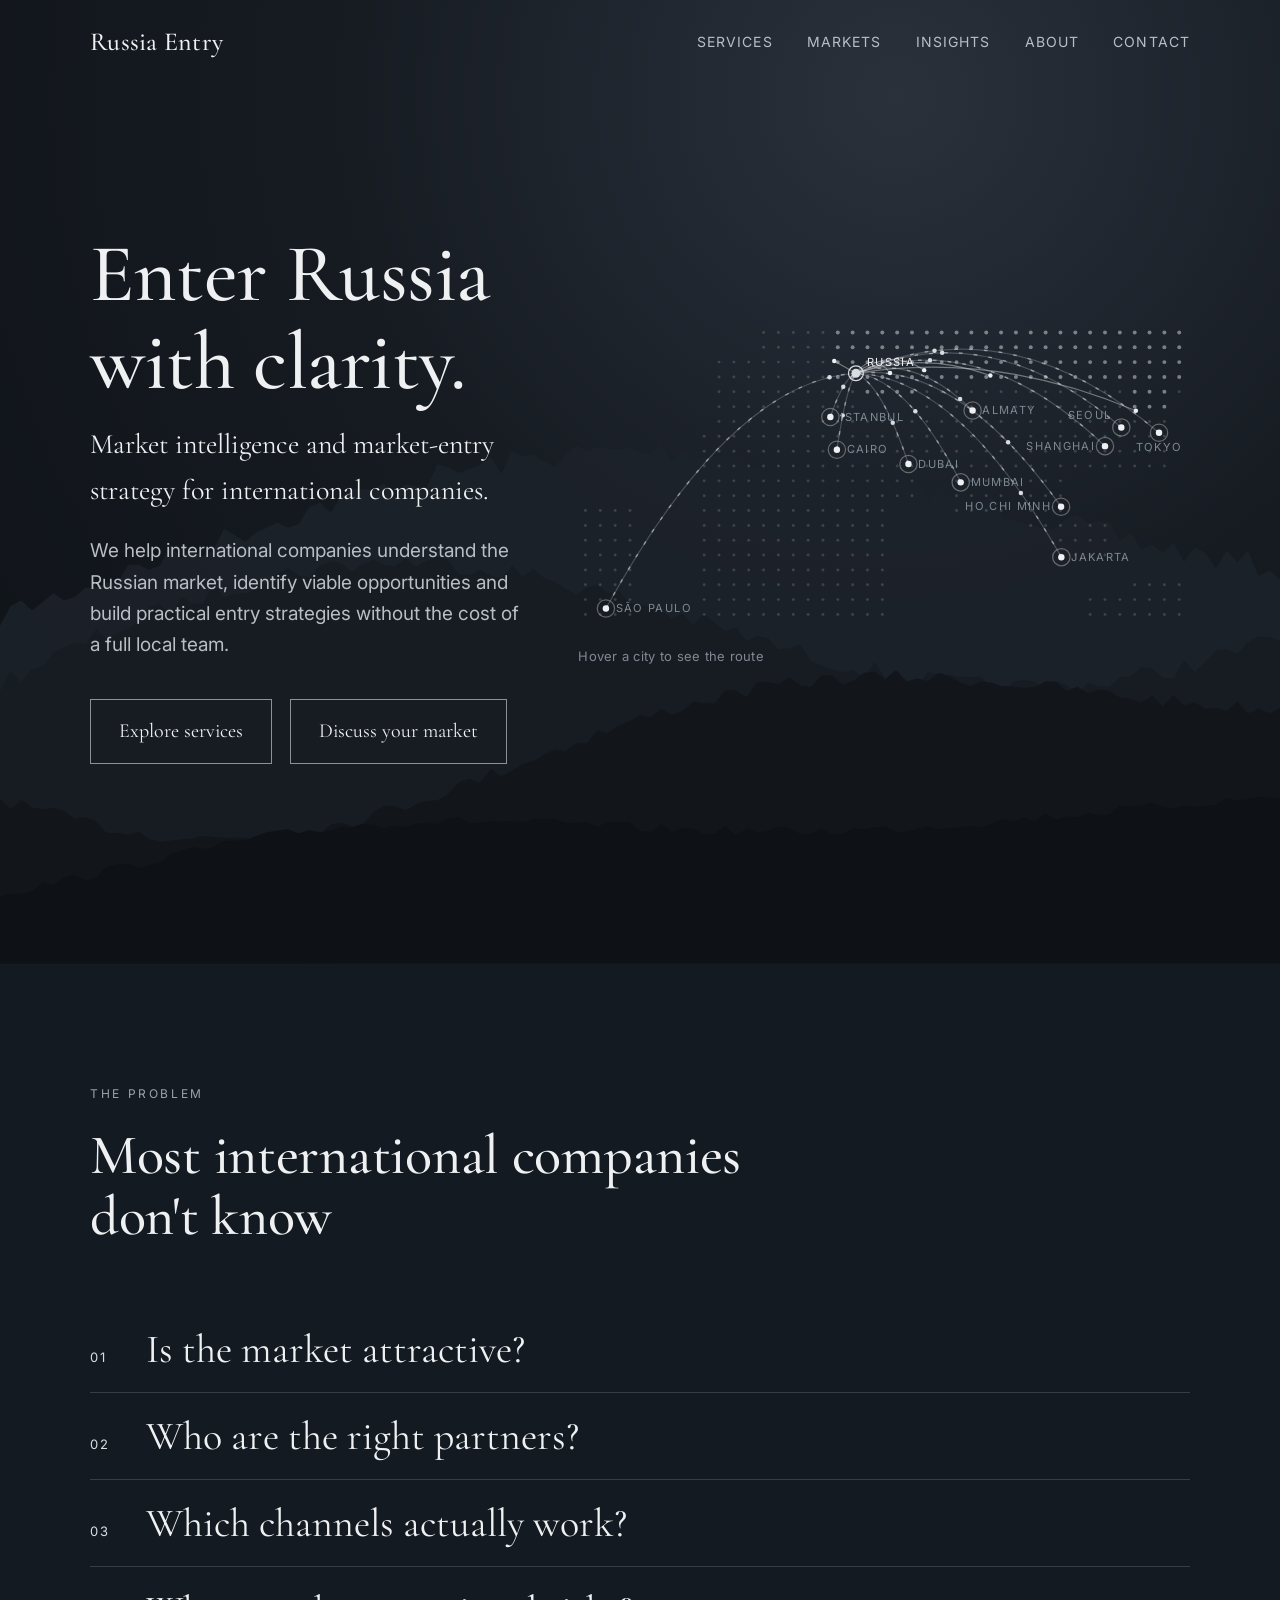
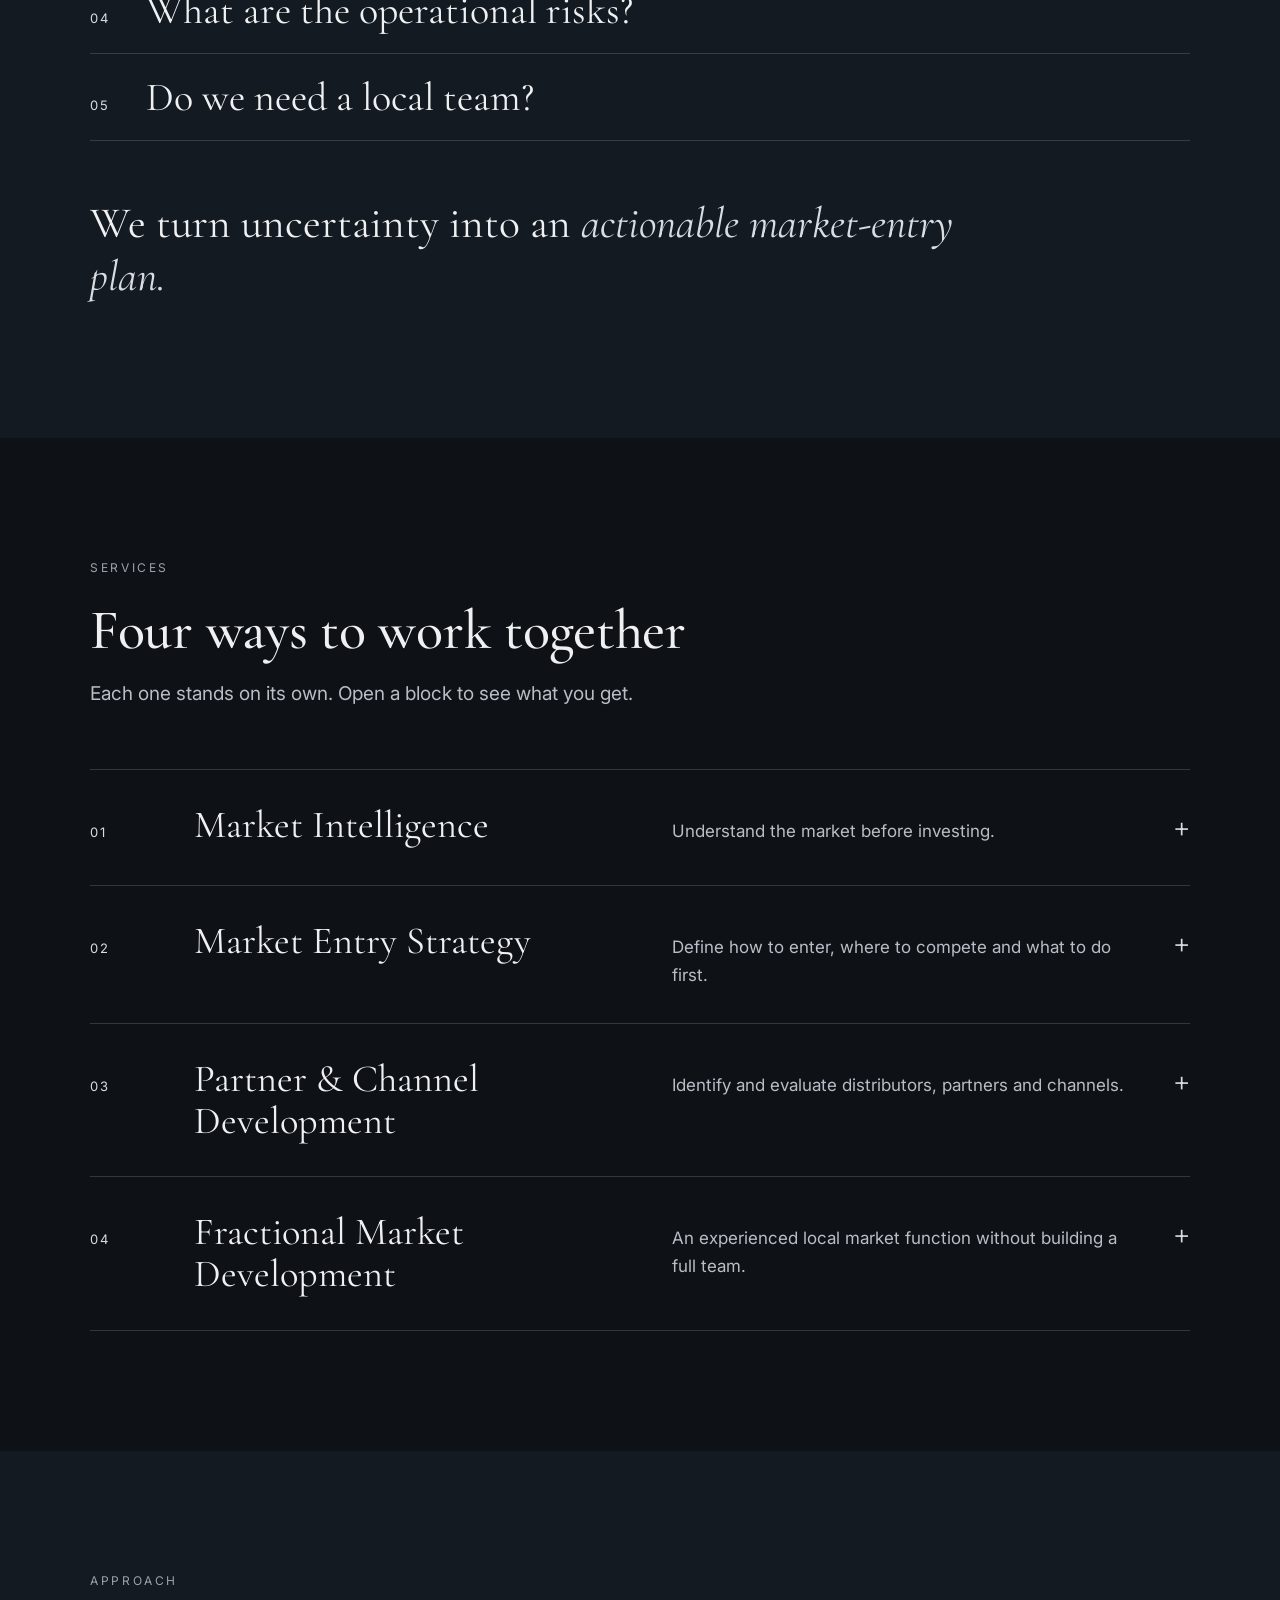
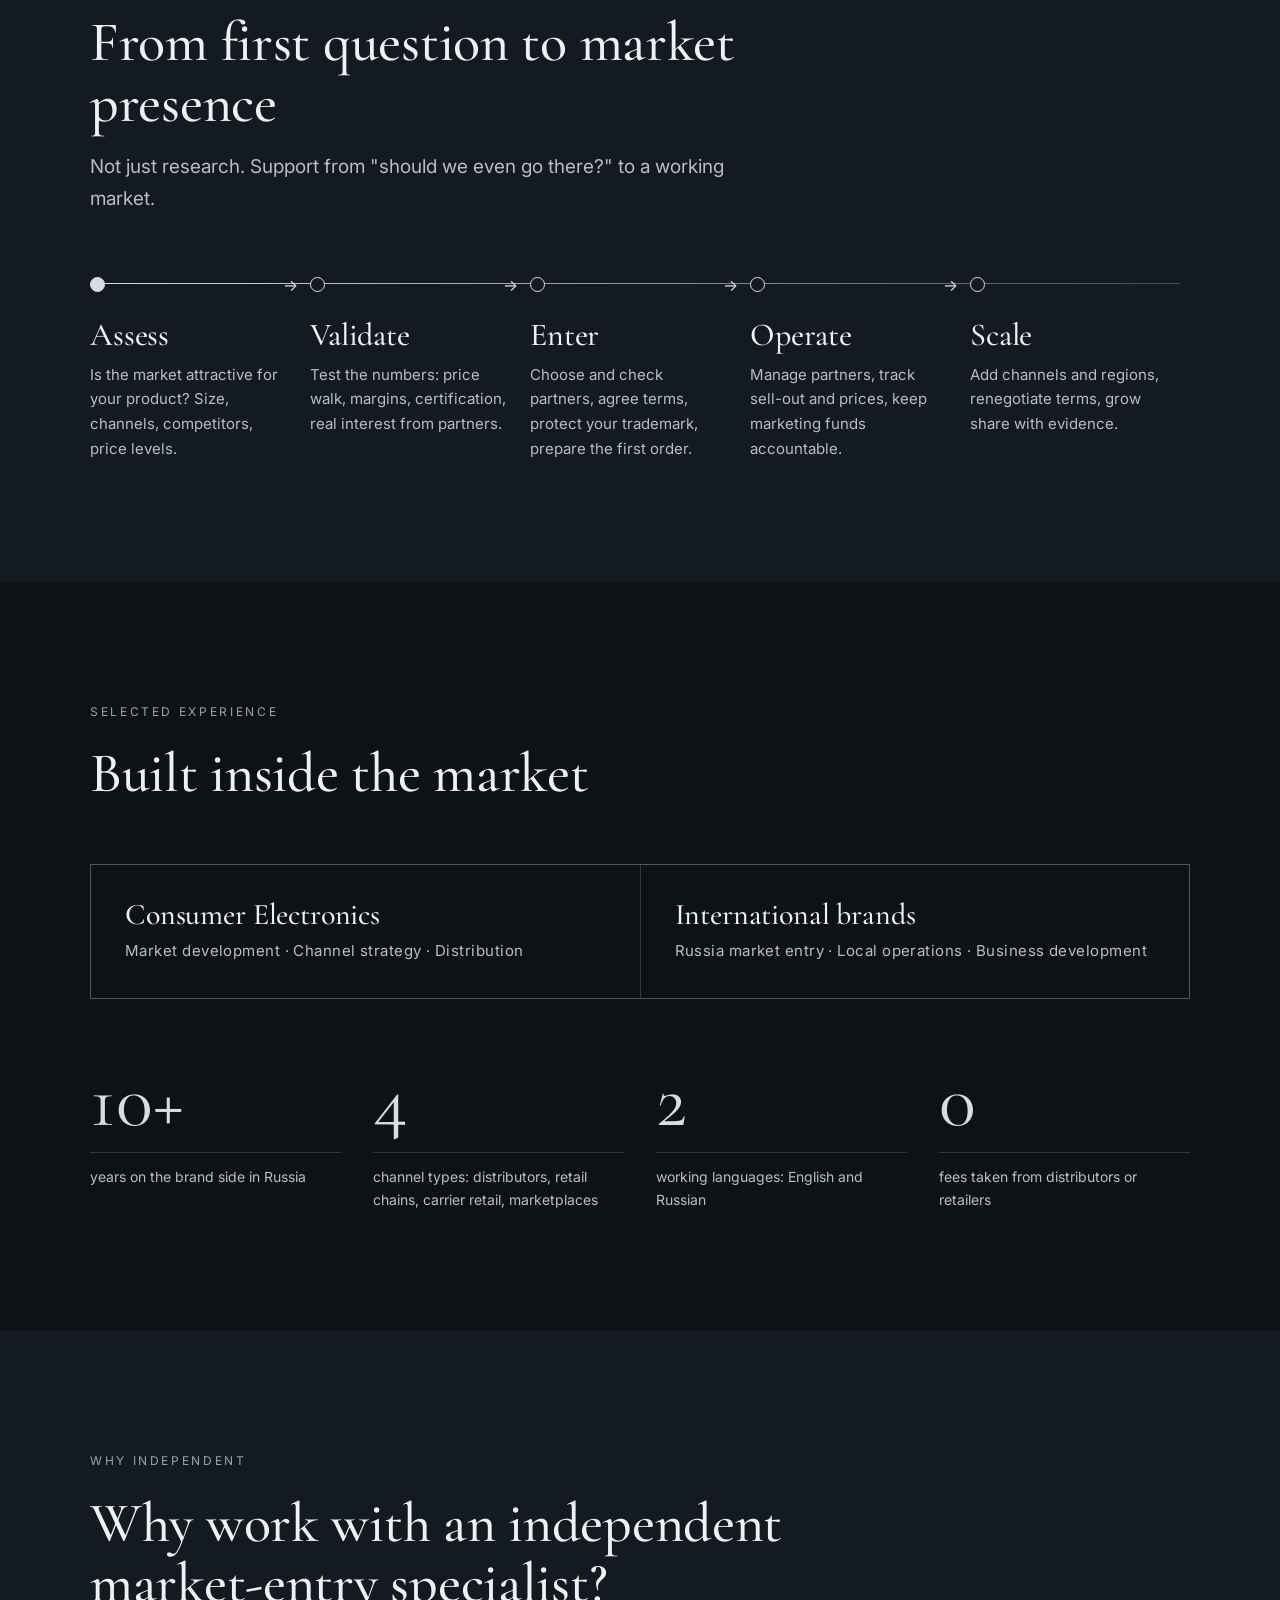
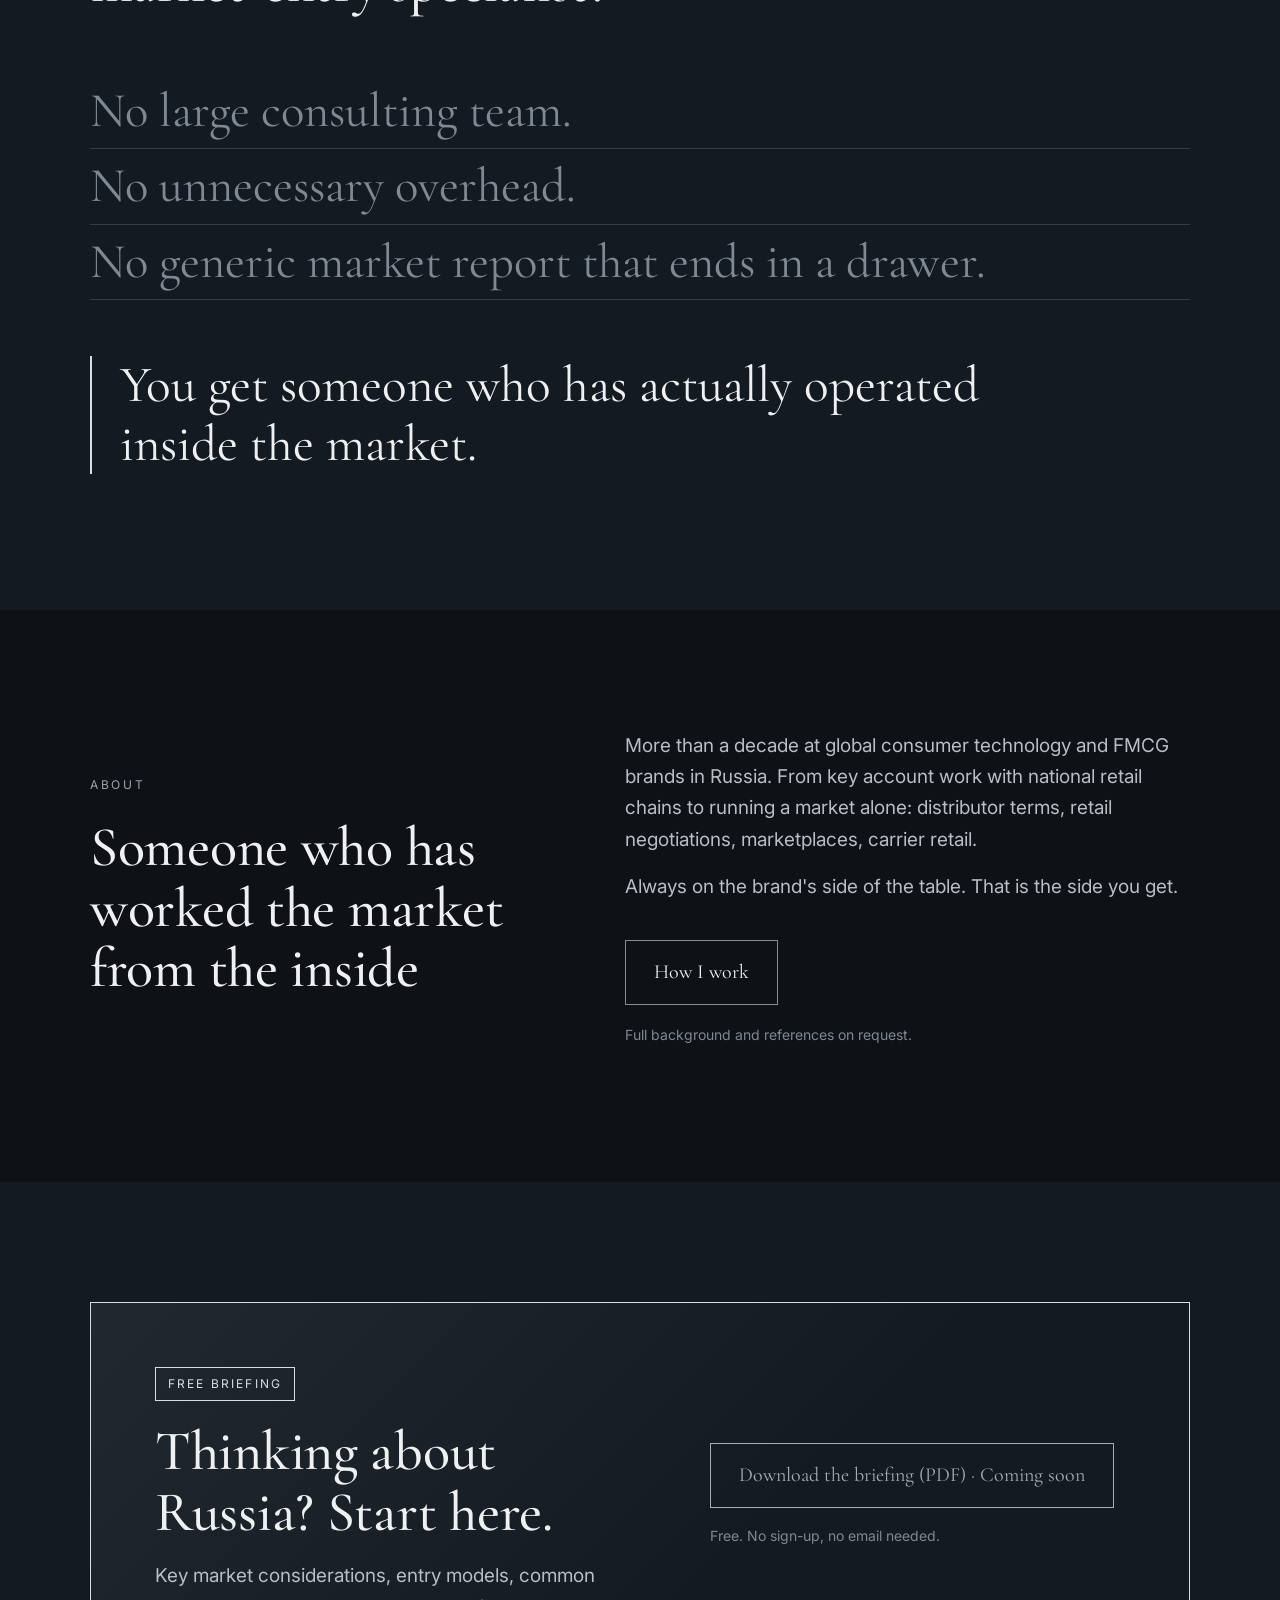
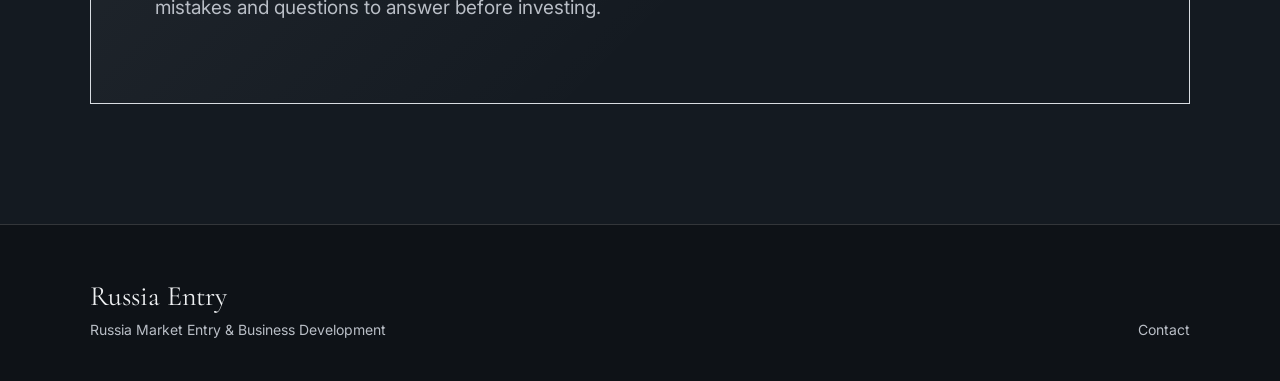
==== commit 28084028: "Unpublish briefing until redesign Co-Authored-By: Claude Opus 5.5 <noreply@anthropic.com>" ====
--- a/index.html
+++ b/index.html
@@ -296,8 +296,8 @@
         <p class="lead">Key market considerations, entry models, common mistakes and questions to answer before investing.</p>
       </div>
       <div>
-        <a class="btn btn-gold" href="russia-entry-briefing.pdf" download>Download the briefing (PDF) ↓</a>
-        <p class="muted" style="margin-top:16px;font-size:14px">Free. 13 pages, PDF. No sign-up, no email needed.</p>
+        <span class="btn btn-gold" aria-disabled="true" style="cursor:default;opacity:.75">Download the briefing (PDF) · Coming soon</span>
+        <p class="muted" style="margin-top:16px;font-size:14px">Free. No sign-up, no email needed.</p>
       </div>
     </div>
   </div>
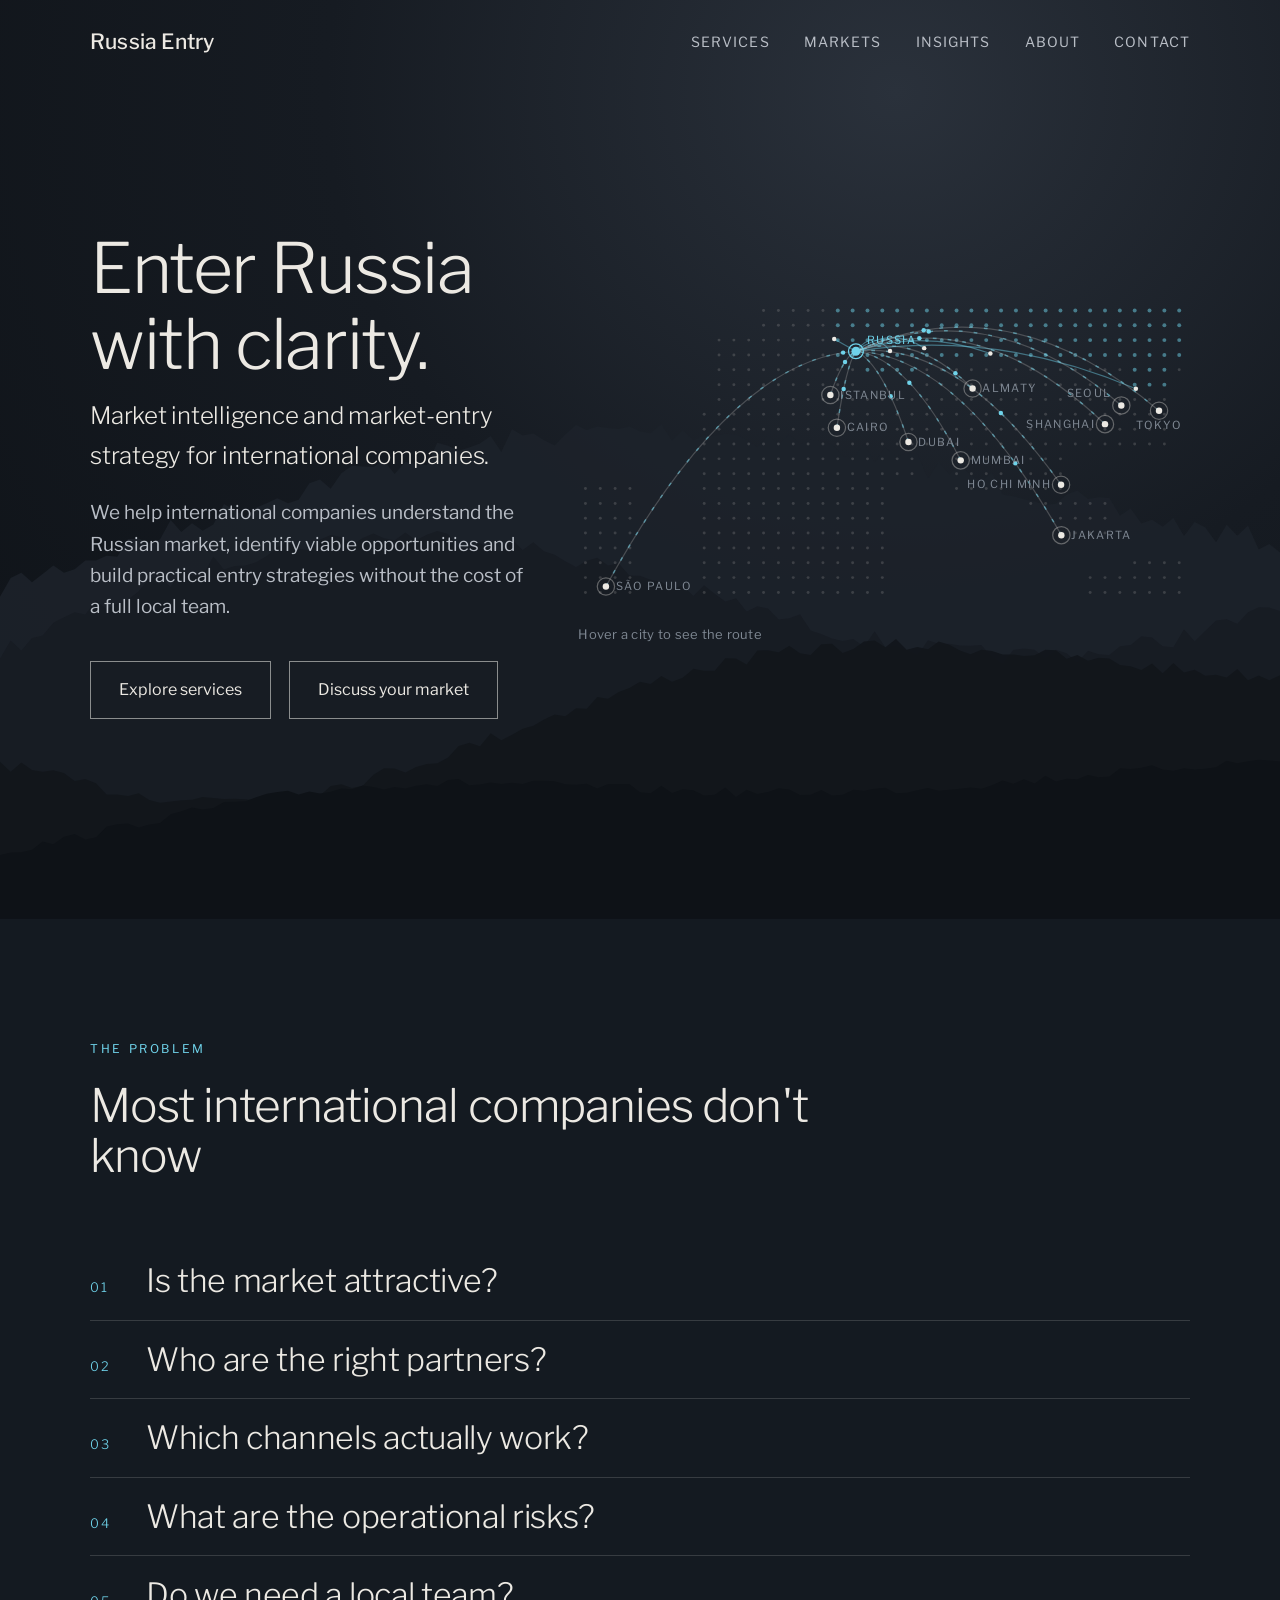
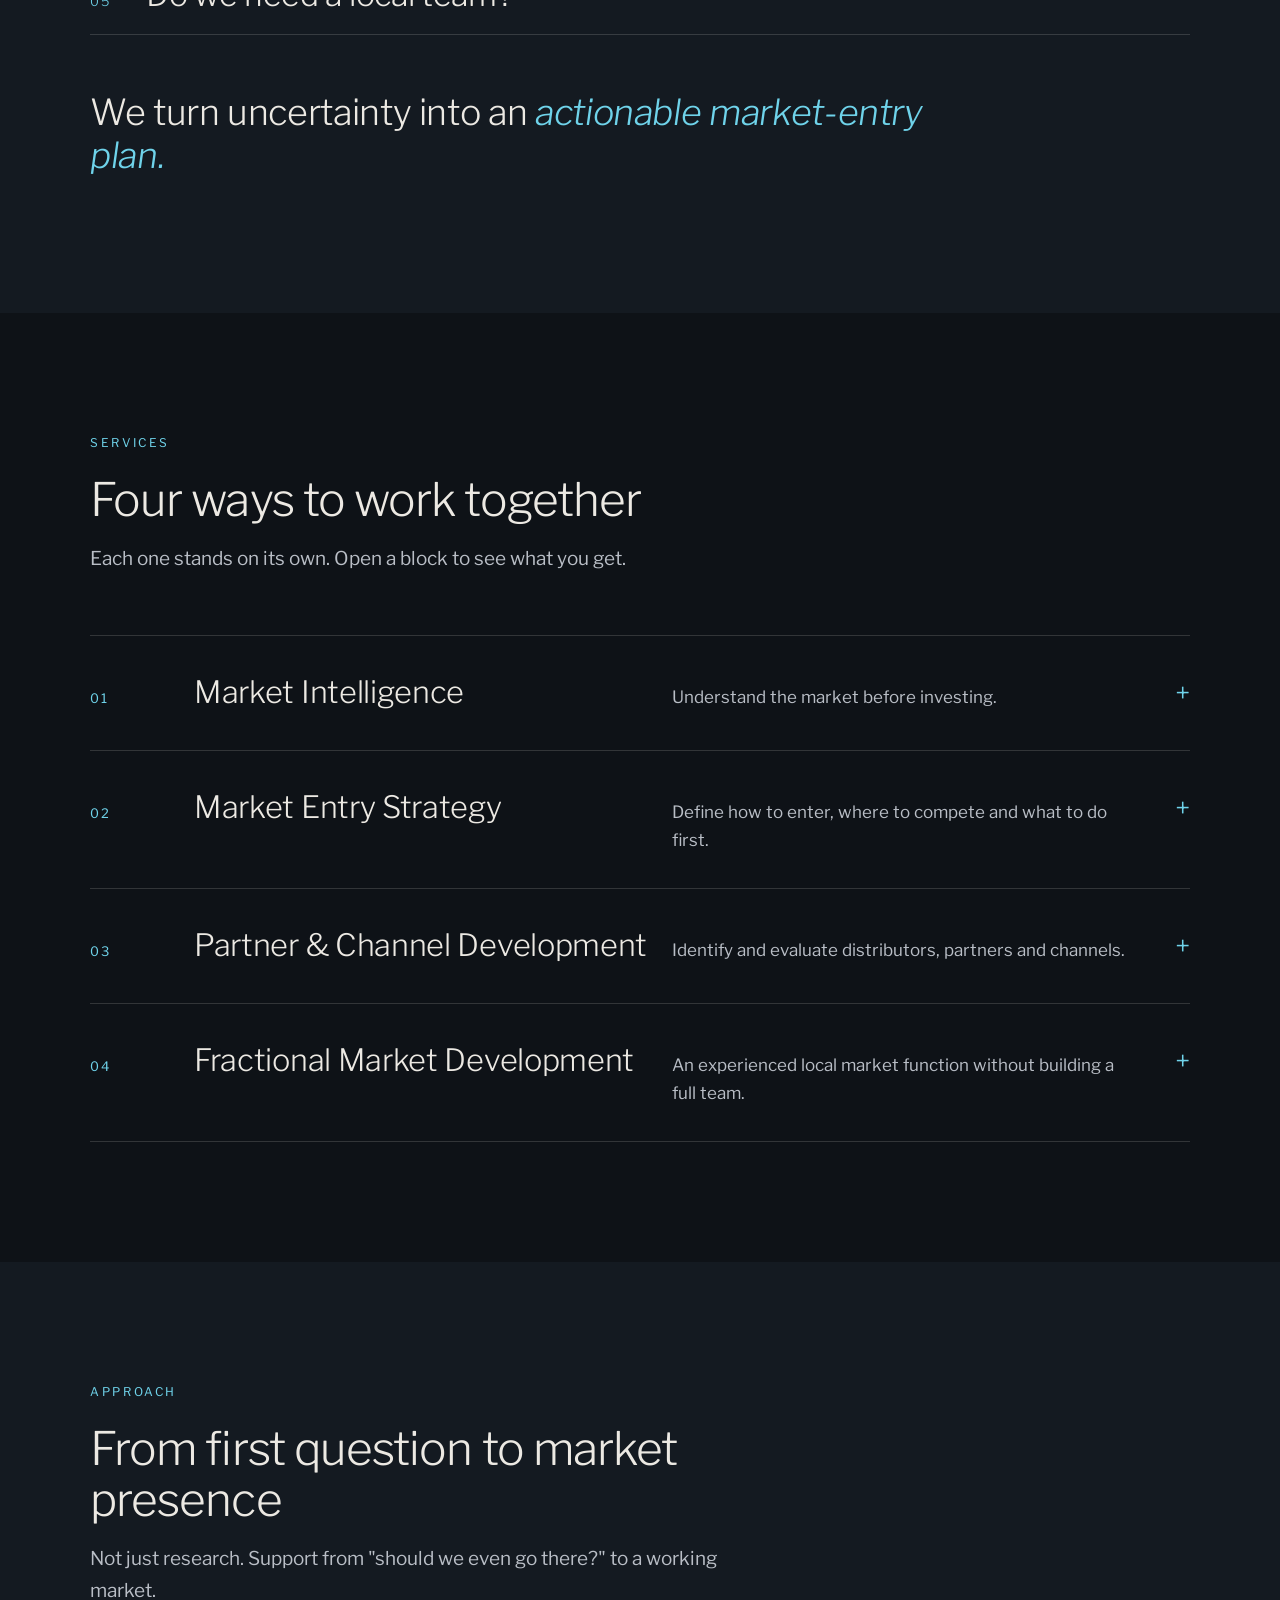
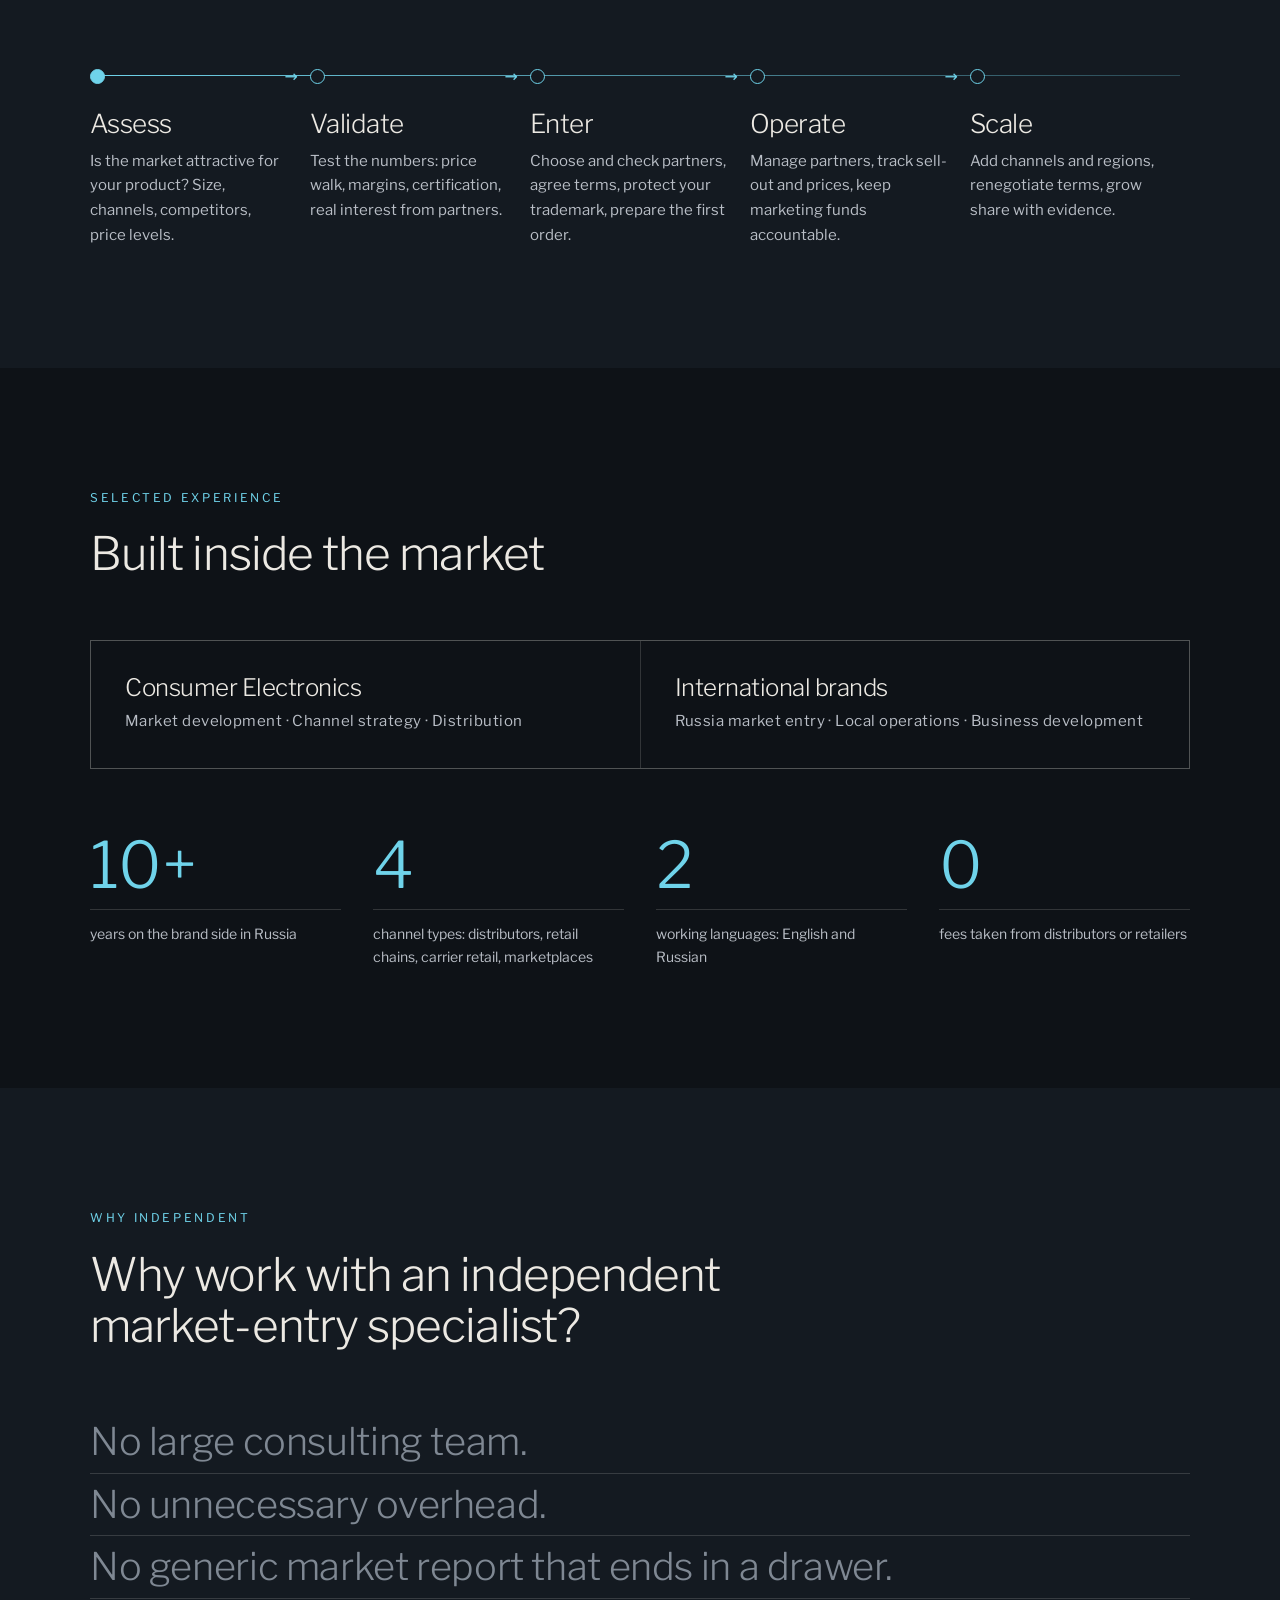
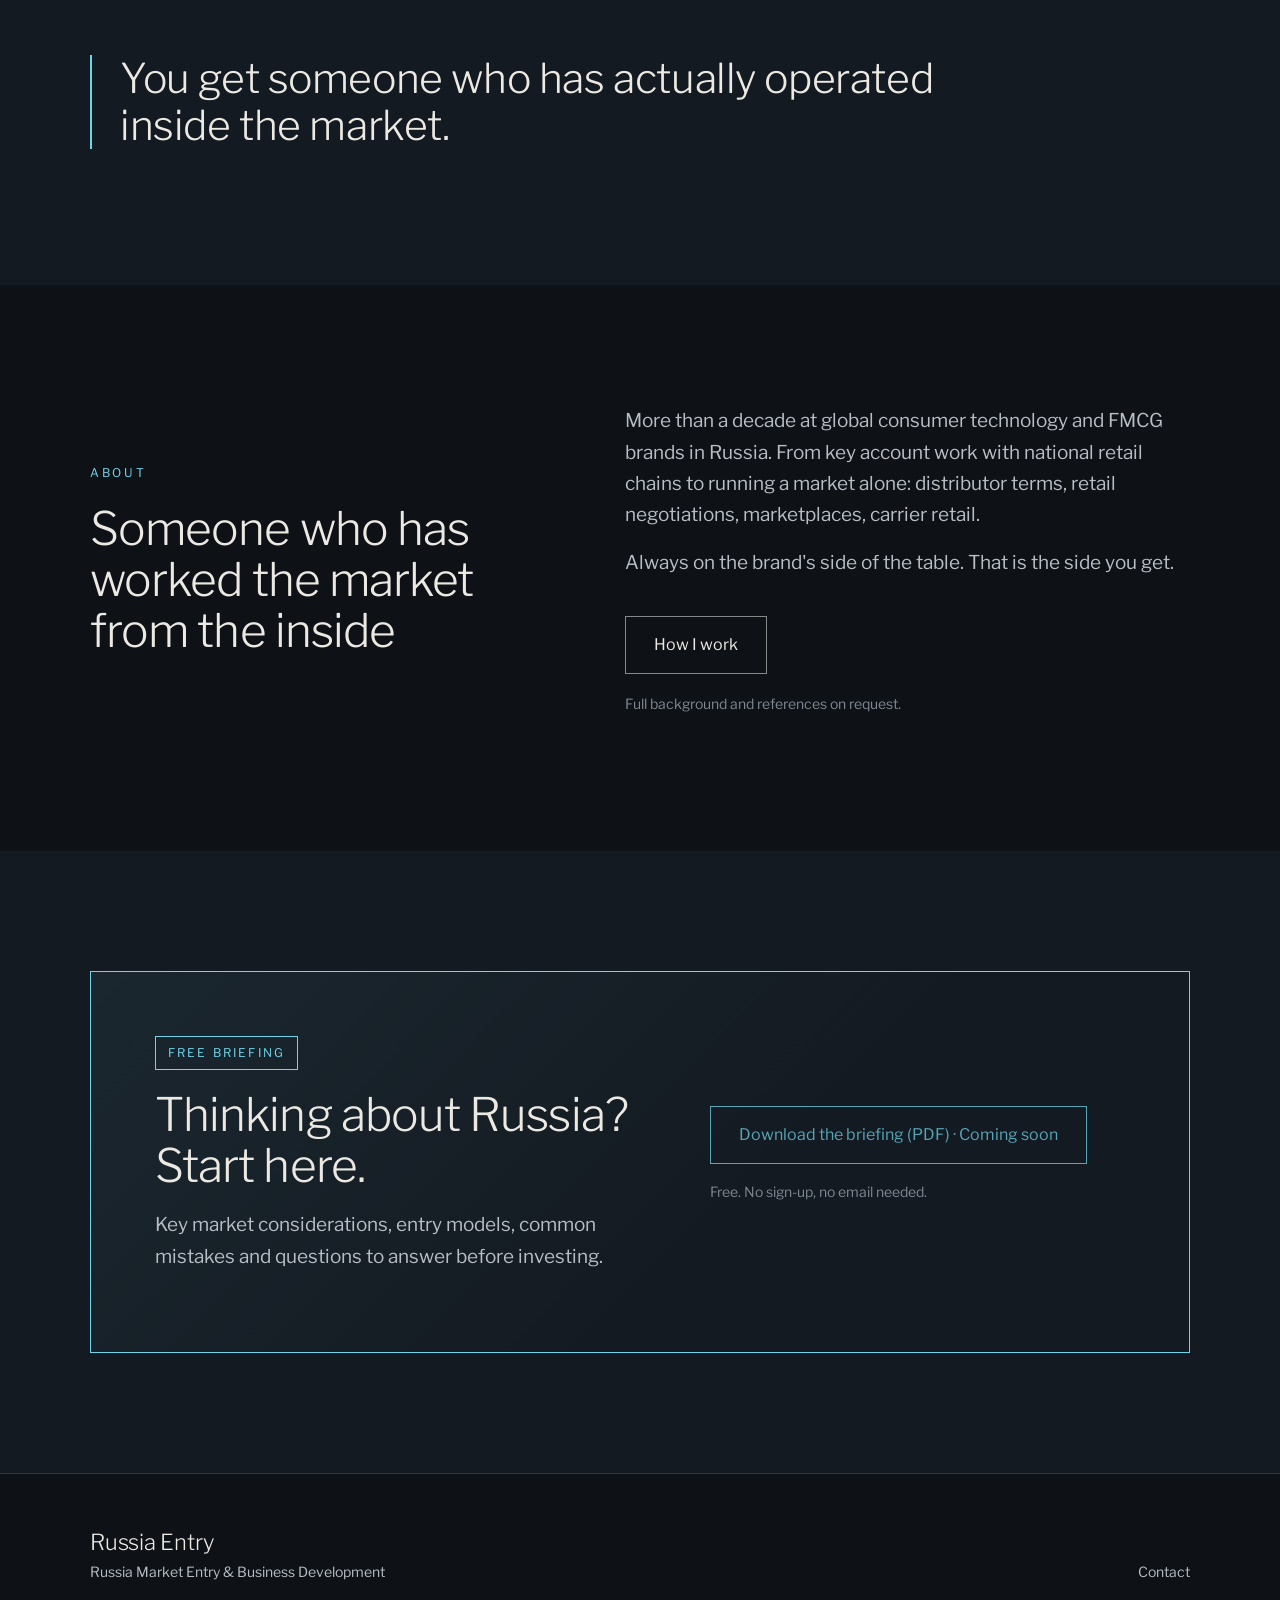
==== commit 740779aa: "Fonts: Libre Franklin Co-Authored-By: Claude Opus 5.5 <noreply@anthropic.com>" ====
--- a/index.html
+++ b/index.html
@@ -14,7 +14,7 @@
 <meta name="twitter:card" content="summary">
 <link rel="preconnect" href="https://fonts.googleapis.com">
 <link rel="preconnect" href="https://fonts.gstatic.com" crossorigin>
-<link href="https://fonts.googleapis.com/css2?family=Cormorant+Garamond:ital,wght@0,400;0,500;0,600;1,400;1,500&family=Inter:wght@400;500&display=swap" rel="stylesheet">
+<link href="https://fonts.googleapis.com/css2?family=Libre+Franklin:ital,wght@0,300;0,400;0,500;0,600;1,300&display=swap" rel="stylesheet">
 <link rel="stylesheet" href="assets/style.css">
 <script type="application/ld+json">
 {
--- a/assets/style.css
+++ b/assets/style.css
@@ -2,18 +2,18 @@
   --bg: #0e1217;
   --bg-2: #141a21;
   --bg-3: #1b222b;
-  --ink: #eef0f2;
+  --ink: #ece9e3;
   --ink-soft: #b9bec6;
   --muted: #7f8893;
-  --line: rgba(238, 240, 242, 0.16);
-  --line-strong: rgba(238, 240, 242, 0.55);
-  --gold: #d9dde2;
-  --gold-soft: rgba(217, 221, 226, 0.14);
+  --line: rgba(236, 233, 227, 0.16);
+  --line-strong: rgba(236, 233, 227, 0.55);
+  --gold: #6fd3ea;
+  --gold-soft: rgba(111, 211, 234, 0.14);
   --paper: #efebe4;
   --paper-ink: #1b1f25;
   --max: 1180px;
-  --serif: "Cormorant Garamond", Georgia, "Times New Roman", serif;
-  --sans: "Inter", system-ui, -apple-system, "Segoe UI", Roboto, sans-serif;
+  --serif: "Libre Franklin", system-ui, sans-serif;
+  --sans: "Libre Franklin", system-ui, -apple-system, "Segoe UI", Roboto, sans-serif;
 }
 
 * { box-sizing: border-box; }
@@ -28,13 +28,13 @@
 .wrap { max-width: var(--max); margin: 0 auto; padding: 0 40px; }
 @media (max-width: 700px) { .wrap { padding: 0 16px; } }
 
-h1, h2, h3 { font-family: var(--serif); font-weight: 500; line-height: 1.08; letter-spacing: -0.005em; margin: 0 0 18px; }
-h1 { font-size: clamp(46px, 6.4vw, 84px); }
-h2 { font-size: clamp(36px, 4.4vw, 56px); }
-h3 { font-size: 28px; }
+h1, h2, h3 { font-family: var(--serif); font-weight: 300; line-height: 1.1; letter-spacing: -0.02em; margin: 0 0 18px; }
+h1 { font-size: clamp(40px, 5.4vw, 70px); }
+h2 { font-size: clamp(30px, 3.6vw, 46px); }
+h3 { font-size: 24px; }
 p { margin: 0 0 16px; }
 .lead { font-size: 19px; color: var(--ink-soft); max-width: 640px; }
-.kicker { display: block; font-size: 12px; letter-spacing: .22em; text-transform: uppercase; color: #9aa3ad; margin-bottom: 22px; }
+.kicker { display: block; font-size: 12px; letter-spacing: .22em; text-transform: uppercase; color: var(--gold); margin-bottom: 22px; }
 .muted { color: var(--muted); }
 .ph { color: var(--gold); font-style: italic; }
 
@@ -42,7 +42,7 @@
 .site-header { position: absolute; top: 0; left: 0; right: 0; z-index: 20; }
 .site-header.solid { position: sticky; background: rgba(14, 18, 23, .92); backdrop-filter: blur(8px); border-bottom: 1px solid var(--line); }
 .site-header .wrap { display: flex; align-items: center; justify-content: space-between; height: 84px; }
-.logo { font-family: var(--serif); font-size: 26px; font-weight: 500; text-decoration: none; letter-spacing: .01em; white-space: nowrap; }
+.logo { font-family: var(--serif); font-size: 21px; font-weight: 500; text-decoration: none; letter-spacing: .01em; white-space: nowrap; }
 .nav { display: flex; gap: 34px; align-items: center; }
 .nav a { text-decoration: none; font-size: 14px; letter-spacing: .08em; text-transform: uppercase; color: var(--ink-soft); }
 .nav a:hover, .nav a[aria-current="page"] { color: var(--ink); }
@@ -59,7 +59,7 @@
 .btn {
   display: inline-flex; align-items: center; gap: 10px; padding: 15px 28px;
   border: 1px solid var(--line-strong); color: var(--ink); background: transparent;
-  font-family: var(--serif); font-size: 20px; text-decoration: none; cursor: pointer;
+  font-family: var(--sans); font-size: 16px; text-decoration: none; cursor: pointer;
   transition: background .2s, color .2s, border-color .2s;
 }
 .btn:hover { background: var(--ink); color: var(--bg); border-color: var(--ink); }
@@ -73,20 +73,20 @@
 .hero .ridges { position: absolute; left: 0; right: 0; bottom: 0; width: 100%; height: 62%; pointer-events: none; }
 .hero .wrap { position: relative; z-index: 2; display: grid; grid-template-columns: 0.9fr 1.25fr; gap: 48px; align-items: center; padding-top: 110px; padding-bottom: 80px; width: 100%; }
 .hero h1 { margin-bottom: 14px; }
-.hero .sub { font-family: var(--serif); font-size: clamp(22px, 2.2vw, 28px); color: var(--ink); margin-bottom: 22px; }
+.hero .sub { font-family: var(--serif); font-size: clamp(19px, 1.9vw, 24px); color: var(--ink); margin-bottom: 22px; }
 @media (max-width: 980px) { .hero .wrap { grid-template-columns: 1fr; } }
 
 /* network map */
 .netmap { width: 100%; height: auto; overflow: visible; }
-.netmap .grid-dot { fill: rgba(238, 240, 242, .16); }
-.netmap .ru-dot { fill: rgba(217, 221, 226, .5); }
-.netmap .arc { fill: none; stroke: rgba(238, 240, 242, .22); stroke-width: 1; transition: stroke .25s, stroke-width .25s; }
+.netmap .grid-dot { fill: rgba(236, 233, 227, .16); }
+.netmap .ru-dot { fill: rgba(111, 211, 234, .5); }
+.netmap .arc { fill: none; stroke: rgba(236, 233, 227, .22); stroke-width: 1; transition: stroke .25s, stroke-width .25s; }
 .netmap .arc.flow { stroke: var(--gold); stroke-width: 1.2; stroke-dasharray: 3 9; animation: flow 2.6s linear infinite; opacity: .55; }
 .netmap .arc.hot { stroke: var(--gold); stroke-width: 1.6; opacity: 1; }
-.netmap .ru-link { stroke: rgba(217, 221, 226, .45); stroke-width: 1; fill: none; }
+.netmap .ru-link { stroke: rgba(111, 211, 234, .45); stroke-width: 1; fill: none; }
 .netmap .node { cursor: pointer; }
 .netmap .node circle.core { fill: var(--ink); }
-.netmap .node circle.halo { fill: none; stroke: rgba(238, 240, 242, .35); }
+.netmap .node circle.halo { fill: none; stroke: rgba(236, 233, 227, .35); }
 .netmap .node.hub circle.core { fill: var(--gold); }
 .netmap .node.hub circle.halo { stroke: var(--gold); animation: pulse 3s ease-out infinite; transform-box: fill-box; transform-origin: center; }
 .netmap .node text { font-family: var(--sans); font-size: 9px; letter-spacing: .12em; text-transform: uppercase; fill: var(--muted); transition: fill .2s; }
@@ -111,9 +111,9 @@
 
 /* ---------- problem ---------- */
 .questions { list-style: none; margin: 0; padding: 0; counter-reset: q; }
-.questions li { counter-increment: q; font-family: var(--serif); font-size: clamp(26px, 3.2vw, 40px); line-height: 1.25; padding: 18px 0; border-bottom: 1px solid var(--line); display: flex; gap: 28px; align-items: baseline; }
+.questions li { counter-increment: q; font-family: var(--serif); font-size: clamp(22px, 2.6vw, 32px); line-height: 1.3; padding: 18px 0; border-bottom: 1px solid var(--line); display: flex; gap: 28px; align-items: baseline; }
 .questions li::before { content: "0" counter(q); font-family: var(--sans); font-size: 13px; letter-spacing: .15em; color: var(--gold); min-width: 28px; }
-.answer { margin-top: 56px; font-family: var(--serif); font-size: clamp(28px, 3.4vw, 44px); line-height: 1.2; max-width: 900px; }
+.answer { margin-top: 56px; font-family: var(--serif); font-size: clamp(24px, 2.8vw, 36px); line-height: 1.2; max-width: 900px; }
 .answer em { color: var(--gold); font-style: italic; }
 
 /* ---------- products ---------- */
@@ -124,7 +124,7 @@
   display: grid; grid-template-columns: 80px 1fr 1fr 40px; gap: 24px; align-items: baseline; padding: 34px 0; font: inherit;
 }
 .product .num { font-size: 13px; letter-spacing: .15em; color: var(--gold); }
-.product .name { font-family: var(--serif); font-size: clamp(28px, 3vw, 40px); line-height: 1.1; }
+.product .name { font-family: var(--serif); font-size: clamp(23px, 2.4vw, 32px); line-height: 1.1; }
 .product .tag { color: var(--ink-soft); font-size: 17px; }
 .product .plus { justify-self: end; font-size: 28px; font-weight: 300; color: var(--gold); transition: transform .3s; }
 .product.open .plus { transform: rotate(45deg); }
@@ -147,16 +147,16 @@
 
 /* ---------- journey ---------- */
 .journey { display: grid; grid-template-columns: repeat(5, 1fr); gap: 0; position: relative; margin-top: 20px; }
-.journey::before { content: ""; position: absolute; top: 9px; left: 10px; right: 10px; height: 1px; background: linear-gradient(90deg, var(--gold), rgba(217, 221, 226, .25)); }
+.journey::before { content: ""; position: absolute; top: 9px; left: 10px; right: 10px; height: 1px; background: linear-gradient(90deg, var(--gold), rgba(111, 211, 234, .25)); }
 .stage { position: relative; padding: 44px 22px 0 0; }
 .stage::before { content: ""; position: absolute; top: 3px; left: 0; width: 13px; height: 13px; border-radius: 50%; background: var(--bg-2); border: 1px solid var(--gold); }
 .stage:first-child::before { background: var(--gold); }
 .stage .arrow { position: absolute; top: -2px; right: 12px; color: var(--gold); font-size: 16px; }
-.stage h3 { font-size: 32px; margin-bottom: 10px; }
+.stage h3 { font-size: 26px; margin-bottom: 10px; }
 .stage p { font-size: 15px; color: var(--ink-soft); margin: 0; }
 @media (max-width: 900px) {
   .journey { grid-template-columns: 1fr; }
-  .journey::before { top: 10px; bottom: 10px; left: 6px; right: auto; width: 1px; height: auto; background: linear-gradient(180deg, var(--gold), rgba(217, 221, 226, .25)); }
+  .journey::before { top: 10px; bottom: 10px; left: 6px; right: auto; width: 1px; height: auto; background: linear-gradient(180deg, var(--gold), rgba(111, 211, 234, .25)); }
   .stage { padding: 0 0 36px 40px; }
   .stage .arrow { display: none; }
 }
@@ -164,18 +164,18 @@
 /* ---------- experience ---------- */
 .areas { display: grid; grid-template-columns: 1fr 1fr; gap: 1px; background: var(--line); border: 1px solid var(--line); margin-bottom: 64px; }
 .area { background: var(--bg); padding: 34px; }
-.area h3 { font-size: 30px; margin-bottom: 8px; }
+.area h3 { font-size: 24px; margin-bottom: 8px; }
 .area p { color: var(--ink-soft); margin: 0; font-size: 15px; letter-spacing: .03em; }
 .stats { display: grid; grid-template-columns: repeat(4, 1fr); gap: 32px; }
-.stat .big { font-family: var(--serif); font-size: clamp(54px, 6vw, 84px); line-height: 1; color: var(--gold); }
+.stat .big { font-family: var(--serif); font-size: clamp(46px, 5vw, 68px); line-height: 1; color: var(--gold); }
 .stat .lbl { font-size: 14px; color: var(--ink-soft); margin-top: 12px; border-top: 1px solid var(--line); padding-top: 12px; }
 .cases-note { margin-top: 56px; padding: 26px 30px; border: 1px dashed var(--line-strong); color: var(--muted); font-size: 15px; }
 @media (max-width: 800px) { .areas { grid-template-columns: 1fr; } .stats { grid-template-columns: 1fr 1fr; } }
 
 /* ---------- independent ---------- */
 .nos { list-style: none; margin: 0 0 56px; padding: 0; }
-.nos li { font-family: var(--serif); font-size: clamp(30px, 3.8vw, 50px); line-height: 1.2; color: var(--muted); padding: 8px 0; border-bottom: 1px solid var(--line); }
-.yes { font-family: var(--serif); font-size: clamp(32px, 4vw, 54px); line-height: 1.15; max-width: 900px; color: var(--ink); border-left: 2px solid var(--gold); padding-left: 28px; }
+.nos li { font-family: var(--serif); font-size: clamp(24px, 3vw, 38px); line-height: 1.2; color: var(--muted); padding: 8px 0; border-bottom: 1px solid var(--line); }
+.yes { font-family: var(--serif); font-size: clamp(26px, 3.2vw, 42px); line-height: 1.15; max-width: 900px; color: var(--ink); border-left: 2px solid var(--gold); padding-left: 28px; }
 
 /* ---------- about ---------- */
 .about { display: grid; grid-template-columns: 0.9fr 1.1fr; gap: 72px; align-items: center; }
@@ -184,7 +184,7 @@
 @media (max-width: 900px) { .about { grid-template-columns: 1fr; gap: 36px; } }
 
 /* ---------- briefing ---------- */
-.briefing { border: 1px solid var(--gold); padding: 64px; display: grid; grid-template-columns: 1.2fr 1fr; gap: 56px; align-items: center; background: linear-gradient(135deg, rgba(217, 221, 226, .07), transparent 60%); }
+.briefing { border: 1px solid var(--gold); padding: 64px; display: grid; grid-template-columns: 1.2fr 1fr; gap: 56px; align-items: center; background: linear-gradient(135deg, rgba(111, 211, 234, .07), transparent 60%); }
 .briefing .pill { display: inline-block; font-size: 12px; letter-spacing: .18em; text-transform: uppercase; border: 1px solid var(--gold); color: var(--gold); padding: 6px 12px; margin-bottom: 20px; }
 .inline-form { display: flex; flex-direction: column; gap: 14px; }
 .inline-form input { background: transparent; border: 0; border-bottom: 1px solid var(--line-strong); color: var(--ink); font: inherit; font-size: 18px; padding: 12px 2px; }
@@ -195,13 +195,13 @@
 
 /* ---------- inner pages ---------- */
 .page-hero { padding: 90px 0 70px; border-bottom: 1px solid var(--line); background: radial-gradient(ellipse at 80% 0%, #232a33 0%, var(--bg) 70%); }
-.page-hero h1 { font-size: clamp(42px, 5.4vw, 72px); max-width: 900px; }
+.page-hero h1 { font-size: clamp(36px, 4.6vw, 60px); max-width: 900px; }
 .svc { display: grid; grid-template-columns: 340px 1fr; gap: 64px; padding: 72px 0; border-bottom: 1px solid var(--line); scroll-margin-top: 100px; }
 .svc .num { font-size: 13px; letter-spacing: .15em; color: var(--gold); }
-.svc h2 { font-size: clamp(34px, 3.6vw, 46px); margin-top: 10px; }
-.svc .price { font-family: var(--serif); font-size: 30px; color: var(--gold); margin: 18px 0 2px; }
+.svc h2 { font-size: clamp(28px, 3vw, 38px); margin-top: 10px; }
+.svc .price { font-family: var(--serif); font-size: 26px; color: var(--gold); margin: 18px 0 2px; }
 .svc .time { color: var(--muted); font-size: 14px; margin-bottom: 26px; }
-.svc .for { font-family: var(--serif); font-size: 26px; line-height: 1.3; margin-bottom: 20px; }
+.svc .for { font-family: var(--serif); font-size: 21px; line-height: 1.3; margin-bottom: 20px; }
 .svc h4 { font-size: 12px; letter-spacing: .2em; text-transform: uppercase; color: var(--muted); margin: 30px 0 10px; font-weight: 500; }
 .list { list-style: none; margin: 0; padding: 0; }
 .list li { padding: 11px 0 11px 26px; position: relative; border-bottom: 1px solid var(--line); color: var(--ink-soft); }
@@ -211,7 +211,7 @@
 .cards { display: grid; grid-template-columns: repeat(2, 1fr); gap: 1px; background: var(--line); border: 1px solid var(--line); }
 .cards.c3 { grid-template-columns: repeat(3, 1fr); }
 .cards > * { background: var(--bg); padding: 36px; scroll-margin-top: 100px; }
-.cards h3 { font-size: 30px; }
+.cards h3 { font-size: 24px; }
 .cards p { color: var(--ink-soft); font-size: 16px; }
 .cards ul { color: var(--ink-soft); font-size: 15px; padding-left: 18px; margin: 12px 0 0; }
 .cards .tag { font-size: 12px; letter-spacing: .2em; text-transform: uppercase; color: var(--gold); display: block; margin-bottom: 14px; }
@@ -223,7 +223,7 @@
 .chips a:hover { border-color: var(--gold); color: var(--gold); }
 
 details { border-bottom: 1px solid var(--line); padding: 22px 0; }
-details summary { cursor: pointer; font-family: var(--serif); font-size: 24px; list-style: none; position: relative; padding-right: 36px; }
+details summary { cursor: pointer; font-family: var(--serif); font-size: 20px; list-style: none; position: relative; padding-right: 36px; }
 details summary::-webkit-details-marker { display: none; }
 details summary::after { content: "+"; position: absolute; right: 0; top: -2px; font-size: 28px; color: var(--gold); font-weight: 300; }
 details[open] summary::after { content: "−"; }
@@ -253,8 +253,11 @@
 /* ---------- footer ---------- */
 .site-footer { border-top: 1px solid var(--line); padding: 56px 0 40px; font-size: 14px; color: var(--muted); }
 .site-footer .wrap { display: flex; flex-wrap: wrap; justify-content: space-between; gap: 28px; align-items: flex-end; }
-.site-footer .fname { font-family: var(--serif); font-size: 28px; color: var(--ink); line-height: 1.1; }
+.site-footer .fname { font-family: var(--serif); font-size: 22px; color: var(--ink); line-height: 1.1; }
 .site-footer .frole { color: var(--ink-soft); margin-top: 6px; }
 .site-footer a { color: var(--ink-soft); text-decoration: none; }
 .site-footer a:hover { color: var(--gold); }
 .site-footer .legal { flex-basis: 100%; border-top: 1px solid var(--line); padding-top: 20px; font-size: 12px; }
+
+/* Libre Franklin: light display weight */
+.hero .sub, .questions li, .answer, .product .name, .stat .big, .nos li, .yes, .svc .price, .svc .for, details summary, .site-footer .fname, .portrait span { font-weight: 300; letter-spacing: -0.01em; }
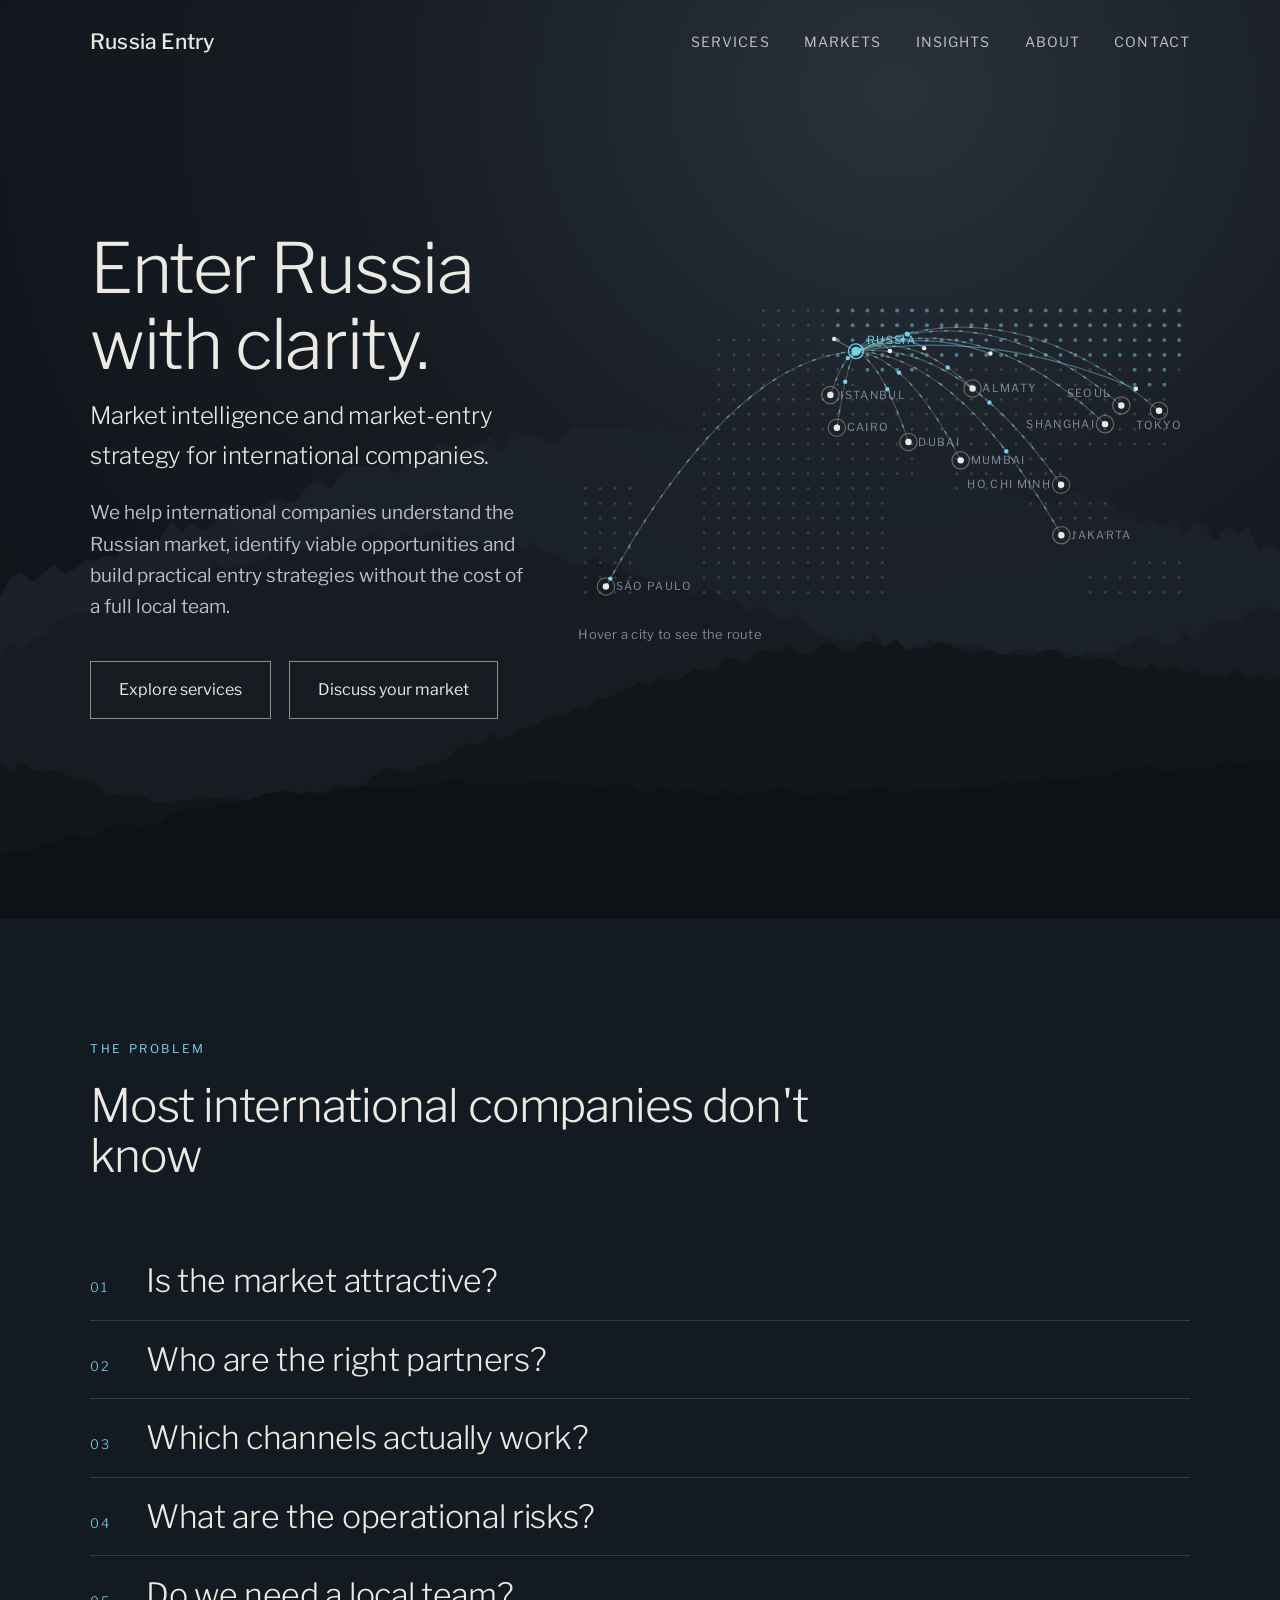
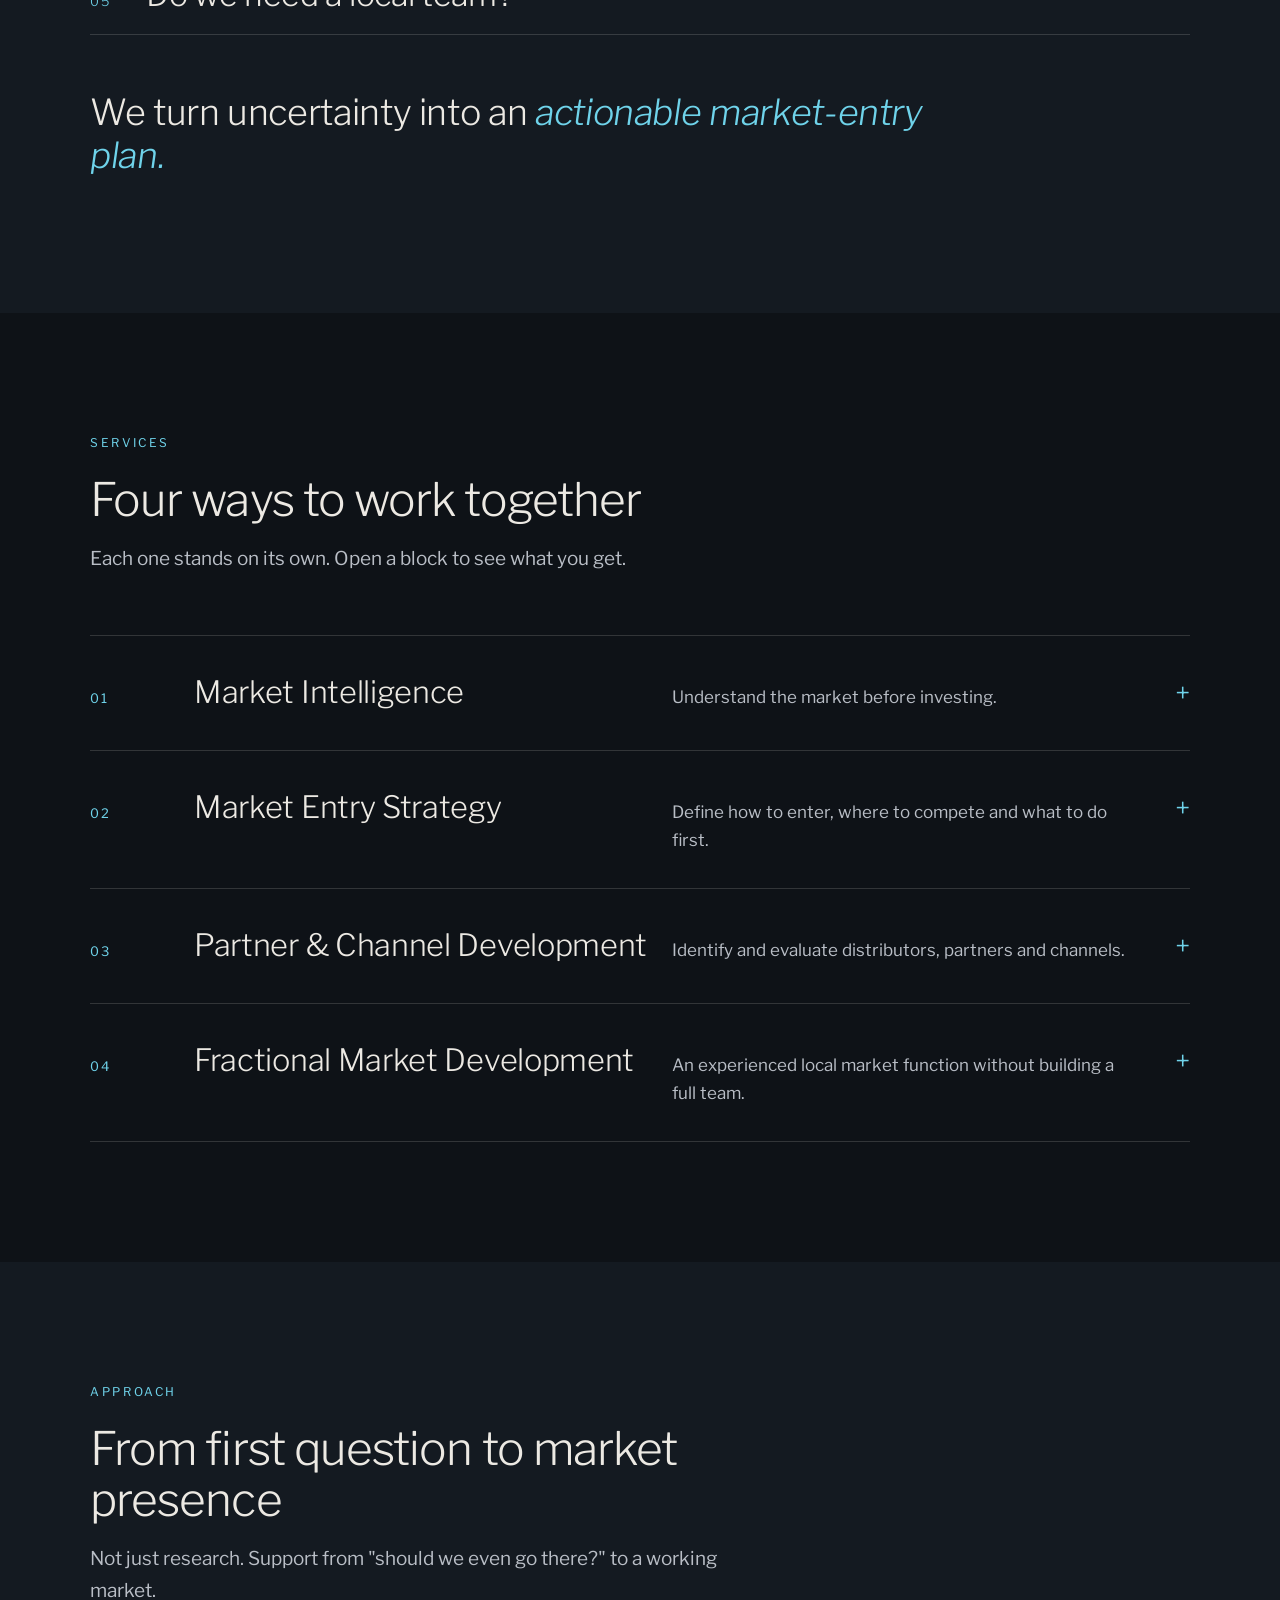
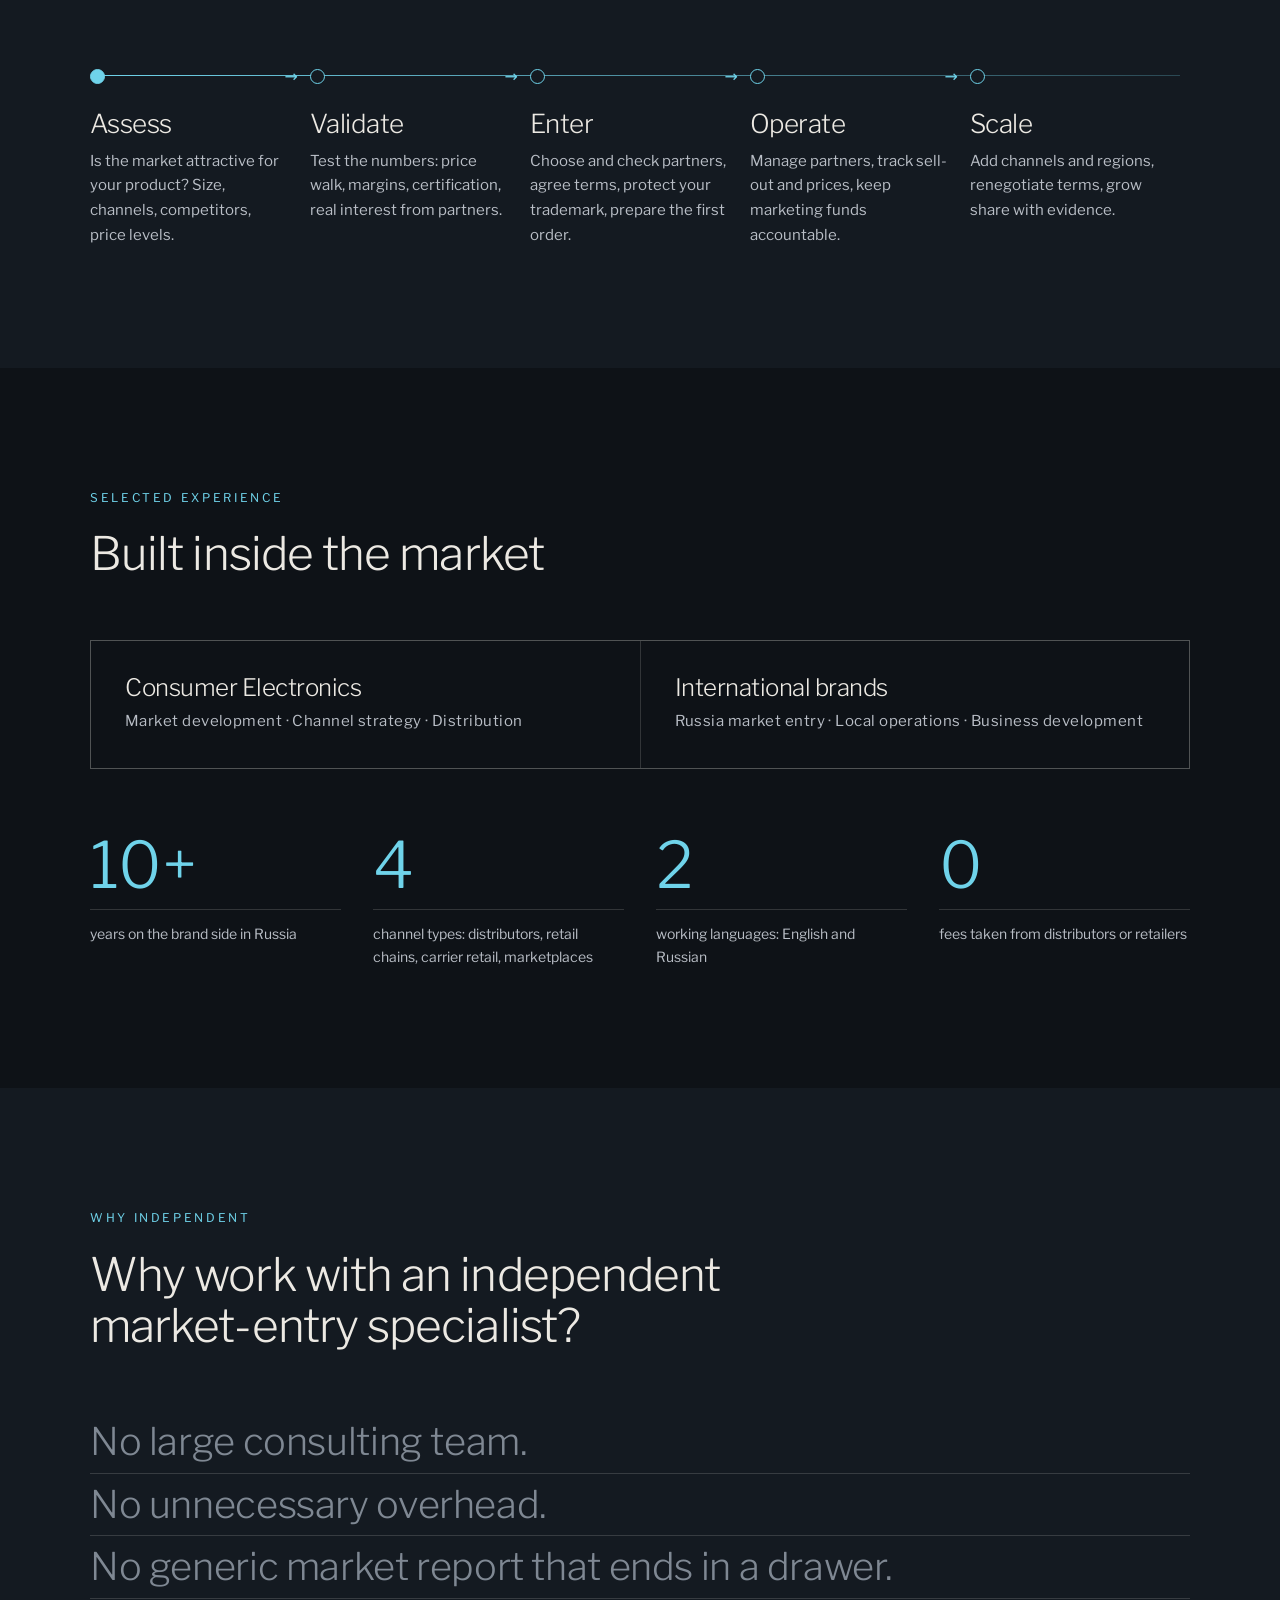
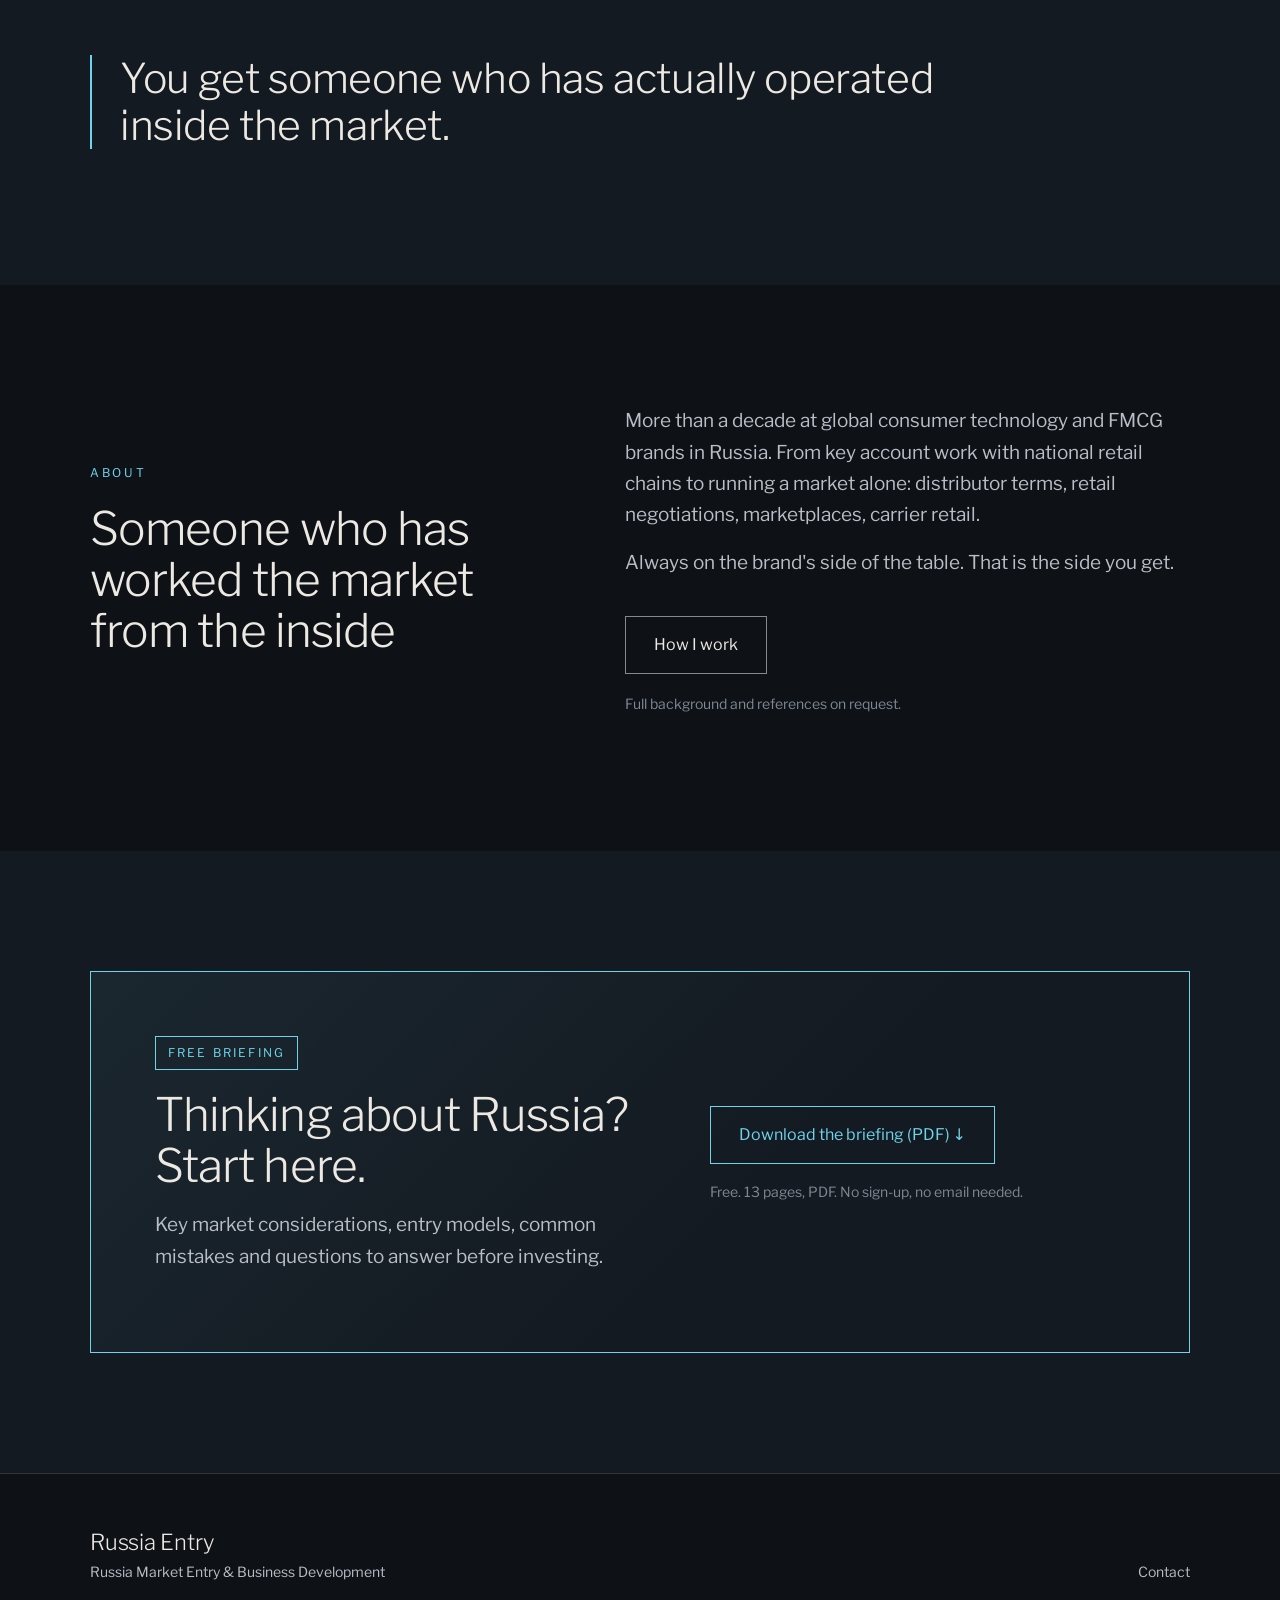
==== commit c8a9f895: "Publish briefing PDF Co-Authored-By: Claude Opus 5.5 <noreply@anthropic.com>" ====
--- a/index.html
+++ b/index.html
@@ -296,8 +296,8 @@
         <p class="lead">Key market considerations, entry models, common mistakes and questions to answer before investing.</p>
       </div>
       <div>
-        <span class="btn btn-gold" aria-disabled="true" style="cursor:default;opacity:.75">Download the briefing (PDF) · Coming soon</span>
-        <p class="muted" style="margin-top:16px;font-size:14px">Free. No sign-up, no email needed.</p>
+        <a class="btn btn-gold" href="russia-entry-briefing.pdf" download>Download the briefing (PDF) ↓</a>
+        <p class="muted" style="margin-top:16px;font-size:14px">Free. 13 pages, PDF. No sign-up, no email needed.</p>
       </div>
     </div>
   </div>
